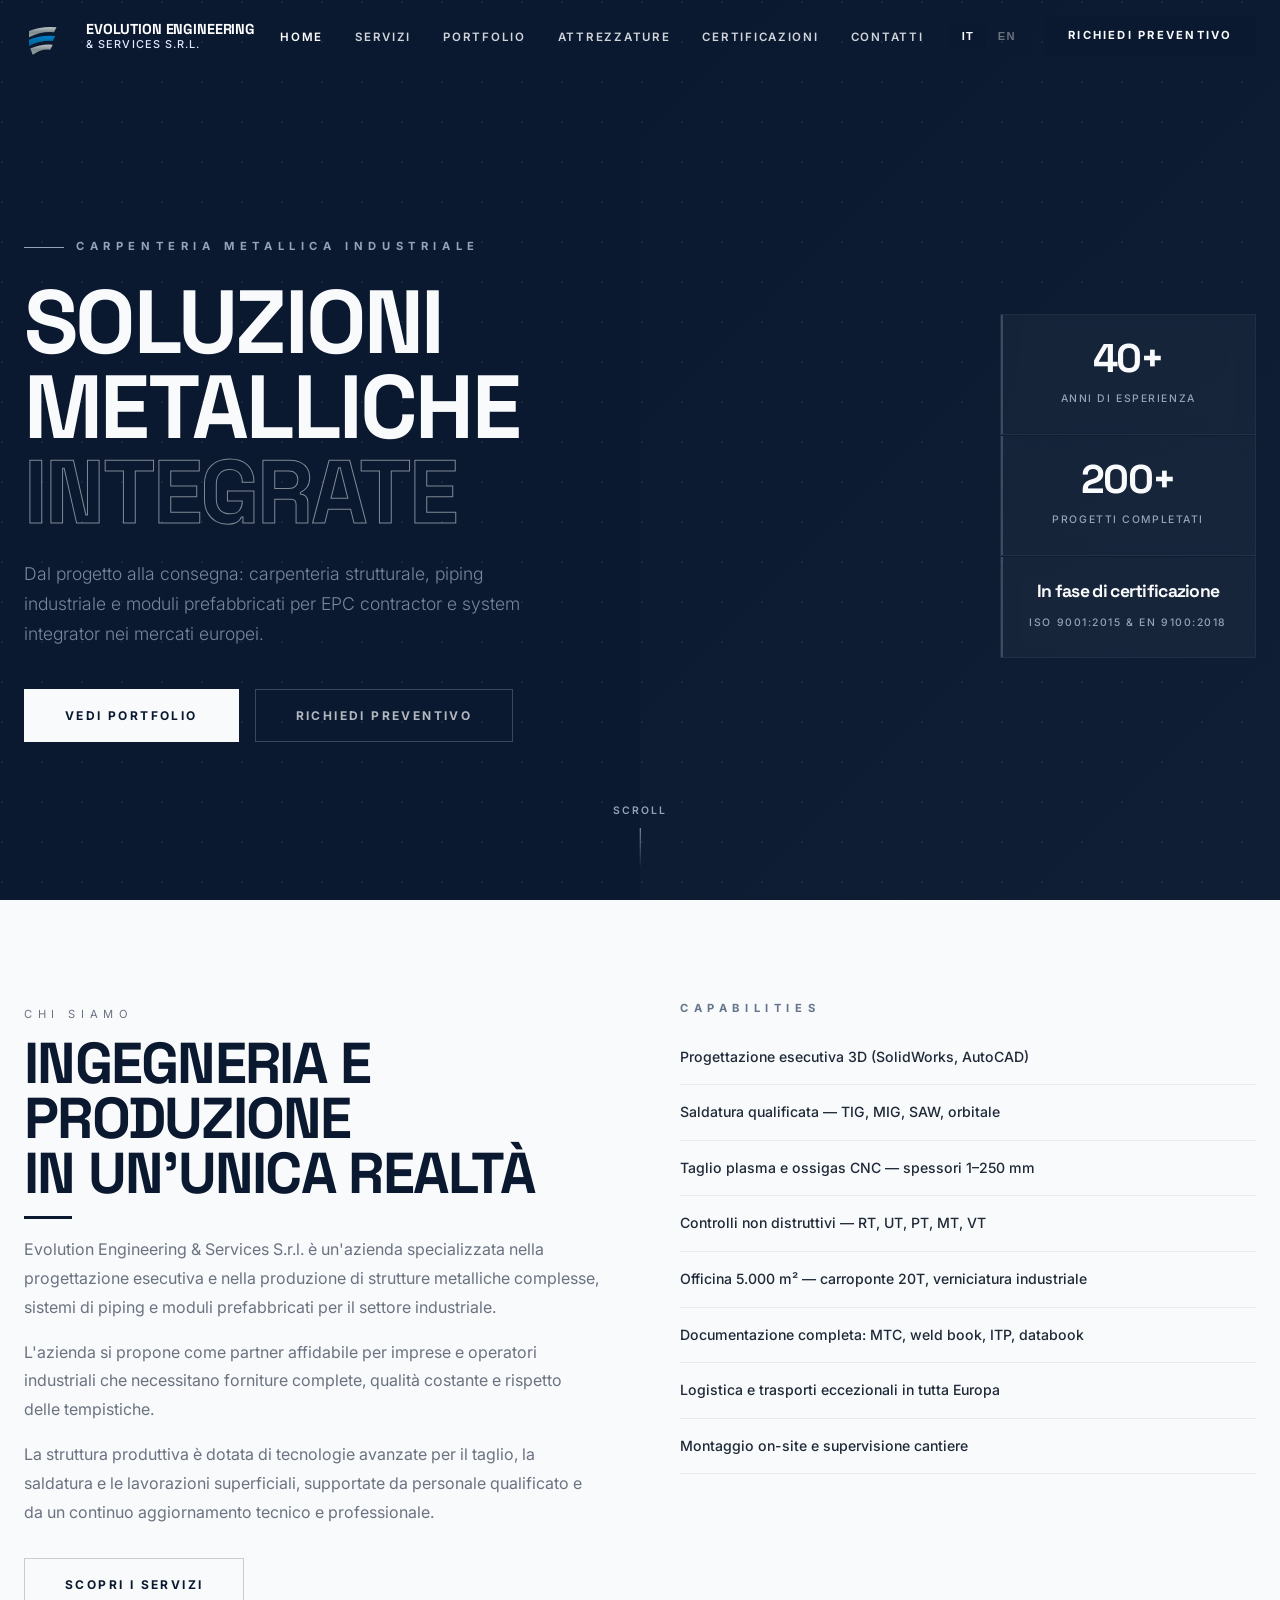
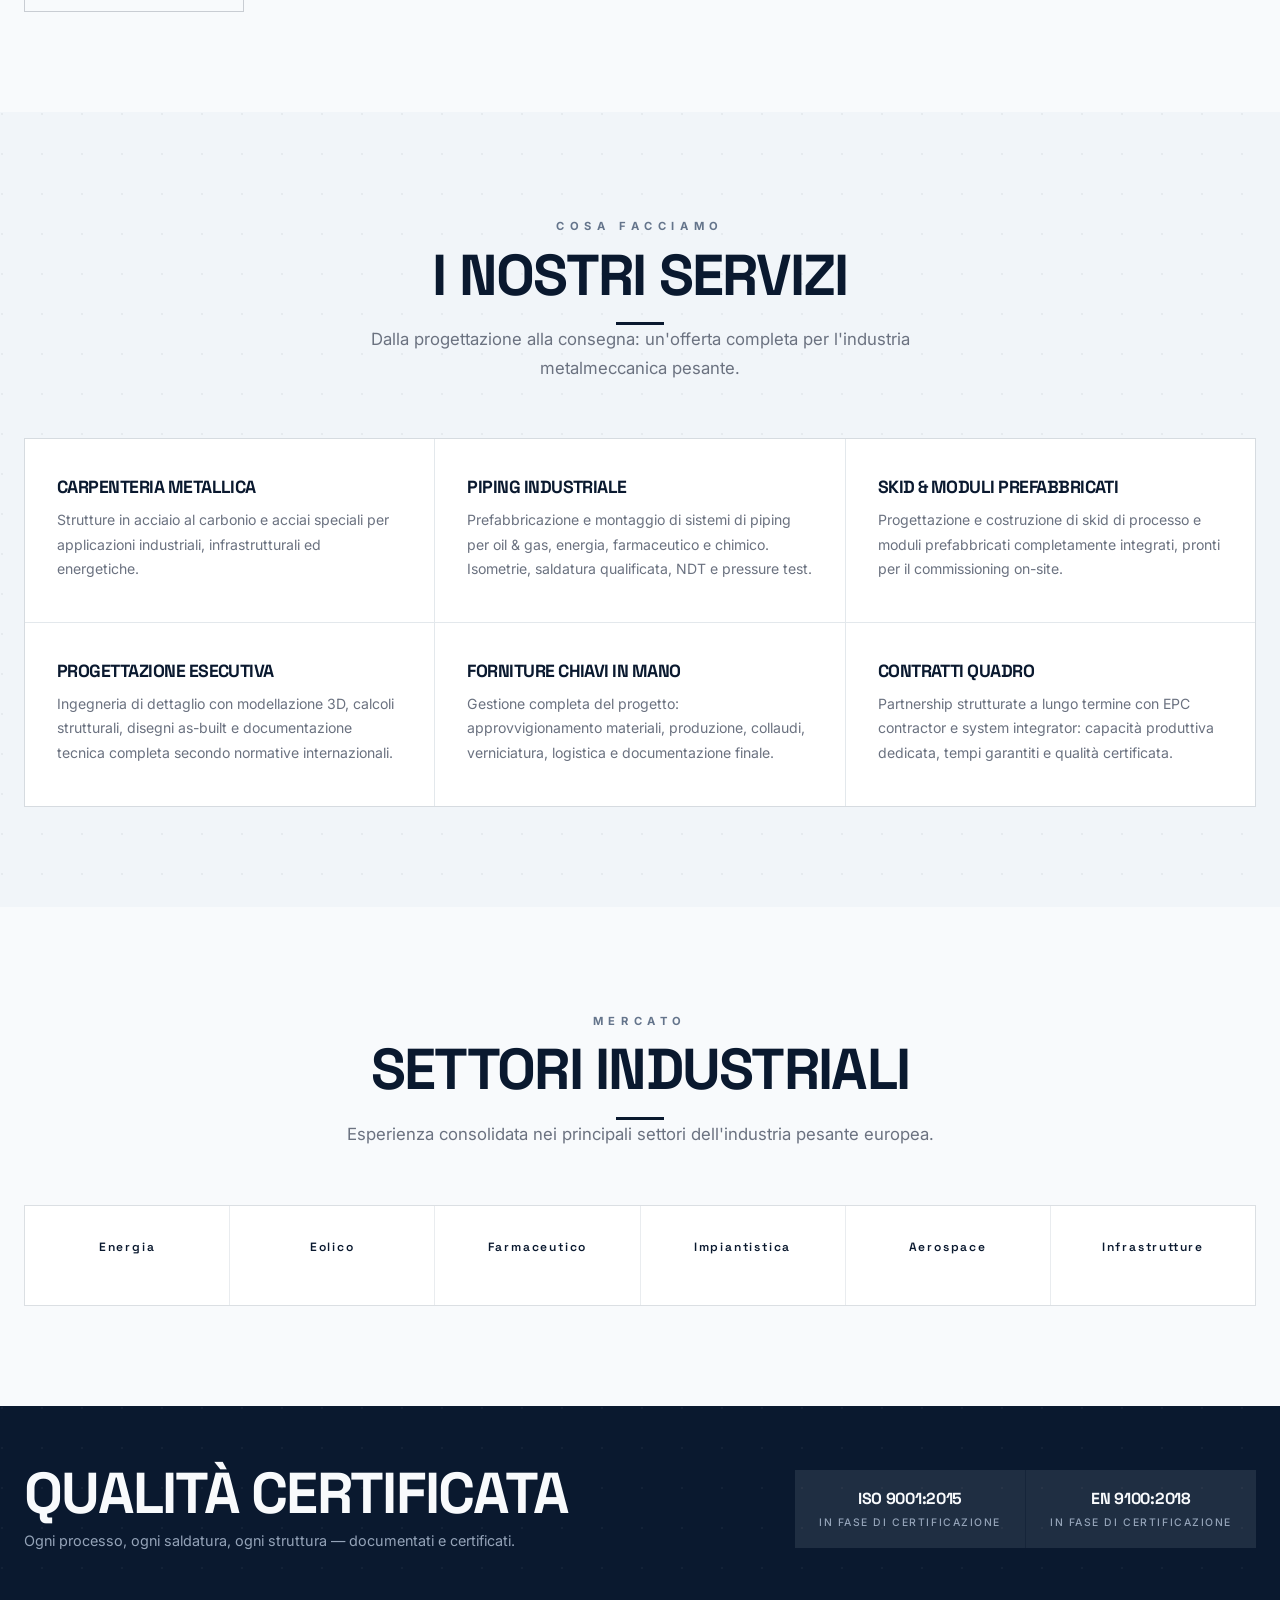
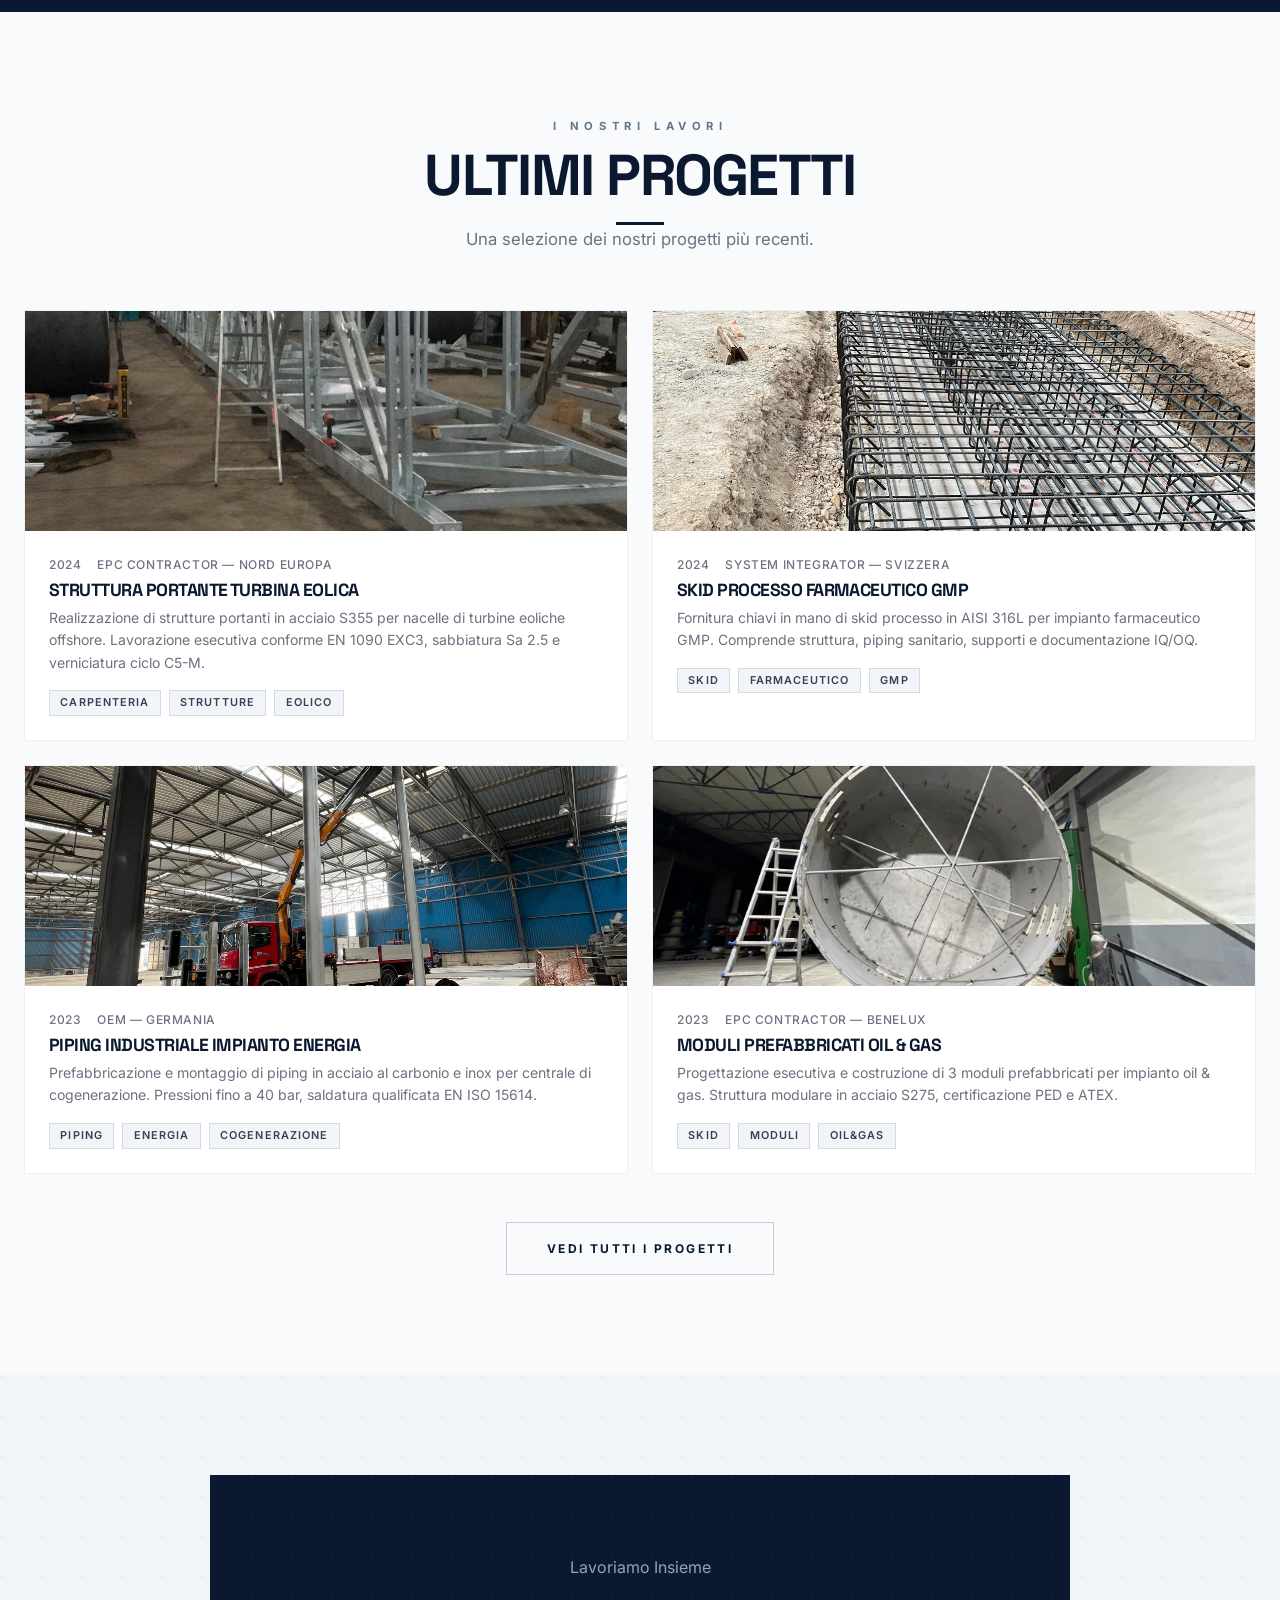
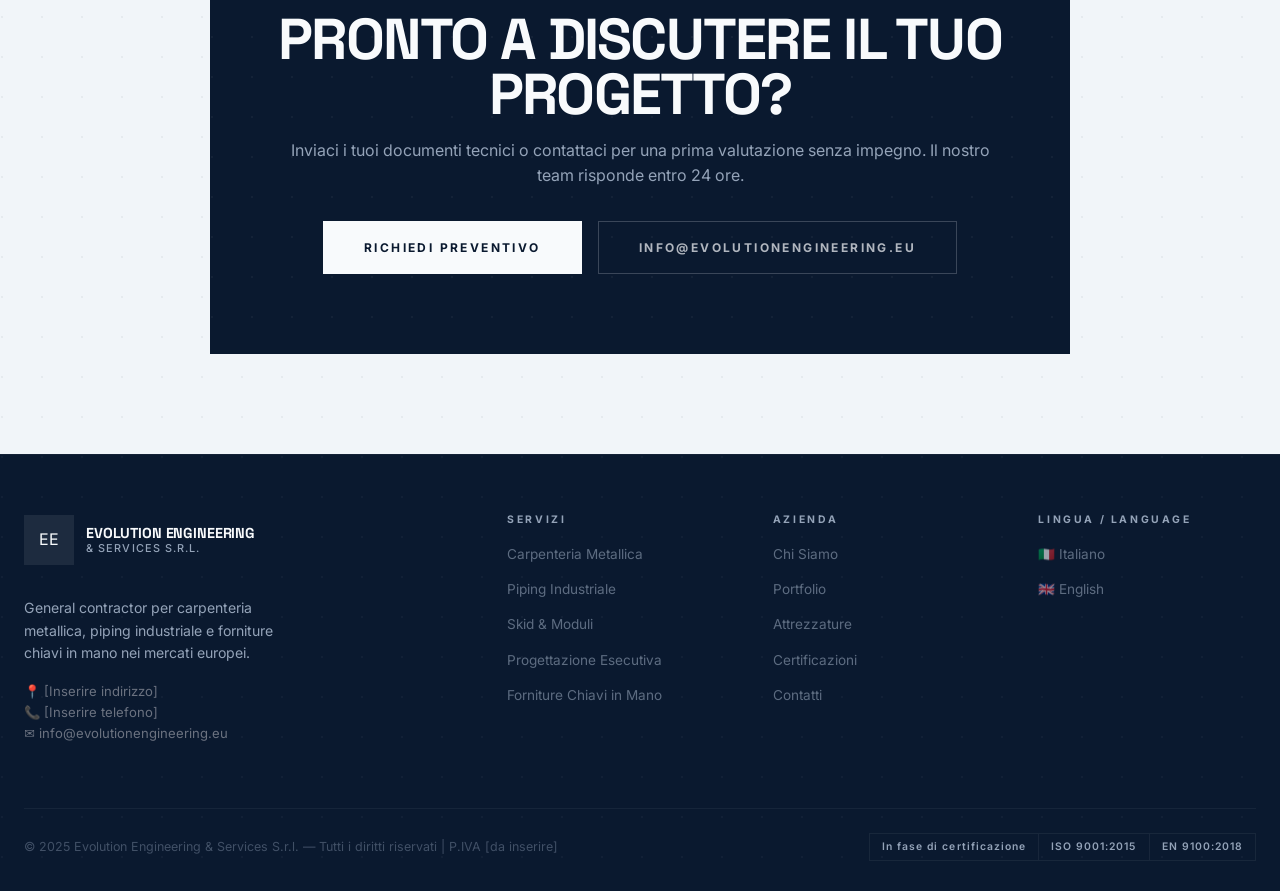
==== index.html @ 0a2f233b "Initial commit: Complete Evolution Engineering website This commit includes: - Complete website stru" ====
<!DOCTYPE html>
<html lang="it">
<head>
  <meta charset="UTF-8">
  <meta name="viewport" content="width=device-width, initial-scale=1.0">

  <!-- SEO -->
  <title>Evolution Engineering & Services S.r.l. | Carpenteria Metallica & Piping Industriale</title>
  <meta name="description" content="Evolution Engineering & Services S.r.l. — Soluzioni metalliche integrate: carpenteria strutturale, piping industriale, skid e moduli prefabbricati. In fase di certificazione ISO 9001:2015 e EN 9100:2018.">
  <meta name="keywords" content="carpenteria metallica, piping industriale, skid prefabbricati, carpenteria strutturale, moduli process, saldatura, ISO 9001, EN 9100">
  <meta name="author" content="Evolution Engineering & Services S.r.l.">
  <link rel="canonical" href="https://www.evolutionengineering.eu/">

  <!-- Open Graph -->
  <meta property="og:type"        content="website">
  <meta property="og:url"         content="https://www.evolutionengineering.eu/">
  <meta property="og:title"       content="Evolution Engineering & Services | Soluzioni Metalliche Integrate">
  <meta property="og:description" content="Carpenteria metallica, piping industriale e skid prefabbricati per EPC contractor e system integrator europei.">
  <meta property="og:image"       content="https://www.evolutionengineering.eu/images/og-image.jpg">

  <!-- Alternate language -->
  <link rel="alternate" hreflang="it" href="https://www.evolutionengineering.eu/">
  <link rel="alternate" hreflang="en" href="https://www.evolutionengineering.eu/en/">

  <!-- Favicon placeholder -->
  <link rel="icon" type="image/svg+xml" href="data:image/svg+xml,<svg xmlns='http://www.w3.org/2000/svg' viewBox='0 0 32 32'><rect width='32' height='32' rx='4' fill='%23c8a84b'/><text x='50%25' y='55%25' dominant-baseline='middle' text-anchor='middle' font-family='Arial Black' font-size='18' font-weight='900' fill='%230a0d10'>EE</text></svg>">

  <!-- Stylesheet -->
  <link rel="stylesheet" href="css/style.css">
</head>
<body>

<!-- ============ NAVIGAZIONE ============ -->
<nav class="nav" role="navigation" aria-label="Navigazione principale">
  <div class="nav__inner">

    <!-- Logo -->
    <a href="index.html" class="nav__logo" aria-label="Evolution Engineering - Homepage">
      <svg class="nav__logo-mark" width="50" height="50" viewBox="0 0 200 150" xmlns="http://www.w3.org/2000/svg">
        <defs>
          <linearGradient id="metalGrad-nav-idx" x1="0%" y1="0%" x2="0%" y2="100%">
            <stop offset="0%" style="stop-color:#bdc3c7;stop-opacity:1" />
            <stop offset="50%" style="stop-color:#7f8c8d;stop-opacity:1" />
            <stop offset="100%" style="stop-color:#95a5a6;stop-opacity:1" />
          </linearGradient>
          <linearGradient id="blueGrad-nav-idx" x1="0%" y1="0%" x2="0%" y2="100%">
            <stop offset="0%" style="stop-color:#0081c9;stop-opacity:1" />
            <stop offset="100%" style="stop-color:#005a8e;stop-opacity:1" />
          </linearGradient>
        </defs>
        <g transform="translate(20, 35)">
          <path d="M0 20 Q 50 0, 110 5 L 100 25 Q 50 20, 0 45 Z" fill="url(#metalGrad-nav-idx)" />
          <path d="M0 55 Q 50 35, 105 40 L 95 60 Q 50 55, 0 80 Z" fill="url(#blueGrad-nav-idx)" />
          <path d="M5 90 Q 55 70, 95 75 L 85 95 Q 50 90, 15 115 Z" fill="url(#metalGrad-nav-idx)" />
        </g>
      </svg>
      <div class="nav__logo-text">
        <strong>Evolution Engineering</strong>
        <span>&amp; Services S.r.l.</span>
      </div>
    </a>

    <!-- Link desktop -->
    <ul class="nav__links" role="list">
      <li><a href="index.html" class="active">Home</a></li>
      <li><a href="pages/servizi.html">Servizi</a></li>
      <li><a href="pages/portfolio.html">Portfolio</a></li>
      <li><a href="pages/attrezzature.html">Attrezzature</a></li>
      <li><a href="pages/certificazioni.html">Certificazioni</a></li>
      <li><a href="pages/contatti.html">Contatti</a></li>
    </ul>

    <!-- Destra: lang toggle + CTA -->
    <div class="nav__right">
      <div class="nav__lang" role="group" aria-label="Seleziona lingua">
        <button class="lang-btn active" data-lang="it" aria-label="Italiano">IT</button>
        <button class="lang-btn" data-lang="en" aria-label="English">EN</button>
      </div>
      <a href="pages/contatti.html" class="btn btn--primary btn--sm">Richiedi Preventivo</a>
    </div>

    <!-- Hamburger mobile -->
    <button class="nav__hamburger" aria-label="Apri menu" aria-expanded="false">
      <span></span><span></span><span></span>
    </button>
  </div>

  <!-- Menu mobile -->
  <div class="nav__mobile" role="menu">
    <a href="index.html">Home</a>
    <a href="pages/servizi.html">Servizi</a>
    <a href="pages/portfolio.html">Portfolio</a>
    <a href="pages/attrezzature.html">Attrezzature</a>
    <a href="pages/certificazioni.html">Certificazioni</a>
    <a href="pages/contatti.html">Contatti</a>
    <a href="pages/contatti.html" class="btn btn--primary" style="text-align:center;margin-top:0.5rem">Richiedi Preventivo</a>
  </div>
</nav>

<!-- ============ HERO ============ -->
<section class="hero" id="hero" aria-labelledby="hero-title">
  <div class="hero__inner">
    <div class="hero__content">
      <p class="hero__label">Carpenteria Metallica Industriale</p>
      <h1 class="hero__title" id="hero-title">
        Soluzioni Metalliche <em>Integrate</em>
      </h1>
      <p class="hero__subtitle">
        Dal progetto alla consegna: carpenteria strutturale, piping industriale e moduli prefabbricati per EPC contractor e system integrator nei mercati europei.
      </p>
      <div class="hero__cta">
        <a href="pages/portfolio.html" class="btn btn--primary">Vedi Portfolio</a>
        <a href="pages/contatti.html" class="btn btn--outline">Richiedi Preventivo</a>
      </div>
    </div>

    <!-- Stats laterali -->
    <div class="hero__stats">
      <div class="stat-card">
        <span class="stat-card__num">40+</span>
        <span class="stat-card__label">Anni di esperienza</span>
      </div>
      <div class="stat-card">
        <span class="stat-card__num">200+</span>
        <span class="stat-card__label">Progetti completati</span>
      </div>
      <div class="stat-card">
        <span class="stat-card__num" style="font-size:1.1rem;line-height:1.2">In fase di certificazione</span>
        <span class="stat-card__label">ISO 9001:2015 &amp; EN 9100:2018</span>
      </div>
    </div>
  </div>

  <div class="hero__scroll" aria-hidden="true">Scroll</div>
</section>

<!-- ============ CHI SIAMO ============ -->
<section class="section" id="about" aria-labelledby="about-title">
  <div class="container">
    <div class="about__grid">

      <div class="about__text reveal-left">
        <p class="section__label">Chi Siamo</p>
        <h2 id="about-title">Ingegneria e Produzione <br>in un'unica Realtà</h2>
        <span class="gold-line" style="margin:1rem 0"></span>
        <p>
          Evolution Engineering & Services S.r.l. è un'azienda specializzata nella progettazione esecutiva e nella produzione di strutture metalliche complesse, sistemi di piping e moduli prefabbricati per il settore industriale.
        </p>
        <p>
          L'azienda si propone come partner affidabile per imprese e operatori industriali che necessitano forniture complete, qualità costante e rispetto delle tempistiche.
        </p>
        <p>
          La struttura produttiva è dotata di tecnologie avanzate per il taglio, la saldatura e le lavorazioni superficiali, supportate da personale qualificato e da un continuo aggiornamento tecnico e professionale.
        </p>
        <a href="pages/servizi.html" class="btn btn--outline" style="margin-top:1rem">Scopri i Servizi</a>
      </div>

      <div class="about__capabilities reveal-right">
        <p class="section__label">Capabilities</p>
        <div class="capability-item">
          <span class="capability-item__text">Progettazione esecutiva 3D (SolidWorks, AutoCAD)</span>
        </div>
        <div class="capability-item">
          <span class="capability-item__text">Saldatura qualificata — TIG, MIG, SAW, orbitale</span>
        </div>
        <div class="capability-item">
          <span class="capability-item__text">Taglio plasma e ossigas CNC — spessori 1–250 mm</span>
        </div>
        <div class="capability-item">
          <span class="capability-item__text">Controlli non distruttivi — RT, UT, PT, MT, VT</span>
        </div>
        <div class="capability-item">
          <span class="capability-item__text">Officina 5.000 m² — carroponte 20T, verniciatura industriale</span>
        </div>
        <div class="capability-item">
          <span class="capability-item__text">Documentazione completa: MTC, weld book, ITP, databook</span>
        </div>
        <div class="capability-item">
          <span class="capability-item__text">Logistica e trasporti eccezionali in tutta Europa</span>
        </div>
        <div class="capability-item">
          <span class="capability-item__text">Montaggio on-site e supervisione cantiere</span>
        </div>
      </div>

    </div>
  </div>
</section>

<!-- ============ SERVIZI ============ -->
<section class="section section--alt" id="services" aria-labelledby="services-title">
  <div class="container">
    <div class="section__header reveal">
      <p class="section__label">Cosa Facciamo</p>
      <h2 class="section__title" id="services-title">I Nostri Servizi</h2>
      <span class="gold-line"></span>
      <p class="section__desc">Dalla progettazione alla consegna: un'offerta completa per l'industria metalmeccanica pesante.</p>
    </div>

    <div class="services__grid">

      <article class="service-card reveal delay-1">
        <h3 class="service-card__title">Carpenteria Metallica</h3>
        <p class="service-card__desc">
          Strutture in acciaio al carbonio e acciai speciali per applicazioni industriali, infrastrutturali ed energetiche.
        </p>
      </article>

      <article class="service-card reveal delay-2">
        <h3 class="service-card__title">Piping Industriale</h3>
        <p class="service-card__desc">
          Prefabbricazione e montaggio di sistemi di piping per oil & gas, energia, farmaceutico e chimico. Isometrie, saldatura qualificata, NDT e pressure test.
        </p>
      </article>

      <article class="service-card reveal delay-3">
        <h3 class="service-card__title">Skid & Moduli Prefabbricati</h3>
        <p class="service-card__desc">
          Progettazione e costruzione di skid di processo e moduli prefabbricati completamente integrati, pronti per il commissioning on-site.
        </p>
      </article>

      <article class="service-card reveal delay-1">
        <h3 class="service-card__title">Progettazione Esecutiva</h3>
        <p class="service-card__desc">
          Ingegneria di dettaglio con modellazione 3D, calcoli strutturali, disegni as-built e documentazione tecnica completa secondo normative internazionali.
        </p>
      </article>

      <article class="service-card reveal delay-2">
        <h3 class="service-card__title">Forniture Chiavi in Mano</h3>
        <p class="service-card__desc">
          Gestione completa del progetto: approvvigionamento materiali, produzione, collaudi, verniciatura, logistica e documentazione finale.
        </p>
      </article>

      <article class="service-card reveal delay-3">
        <h3 class="service-card__title">Contratti Quadro</h3>
        <p class="service-card__desc">
          Partnership strutturate a lungo termine con EPC contractor e system integrator: capacità produttiva dedicata, tempi garantiti e qualità certificata.
        </p>
      </article>

    </div>
  </div>
</section>

<!-- ============ SETTORI ============ -->
<section class="section" id="sectors" aria-labelledby="sectors-title">
  <div class="container">
    <div class="section__header reveal">
      <p class="section__label">Mercato</p>
      <h2 class="section__title" id="sectors-title">Settori Industriali</h2>
      <span class="gold-line"></span>
      <p class="section__desc">Esperienza consolidata nei principali settori dell'industria pesante europea.</p>
    </div>

    <div class="sectors__grid">
      <div class="sector-card reveal delay-1">
        <p class="sector-card__name">Energia</p>
      </div>
      <div class="sector-card reveal delay-2">
        <p class="sector-card__name">Eolico</p>
      </div>
      <div class="sector-card reveal delay-3">
        <p class="sector-card__name">Farmaceutico</p>
      </div>
      <div class="sector-card reveal delay-1">
        <p class="sector-card__name">Impiantistica</p>
      </div>
      <div class="sector-card reveal delay-2">
        <p class="sector-card__name">Aerospace</p>
      </div>
      <div class="sector-card reveal delay-3">
        <p class="sector-card__name">Infrastrutture</p>
      </div>
    </div>
  </div>
</section>

<!-- ============ CERTIFICAZIONI ============ -->
<section class="certs" id="certifications" aria-labelledby="certs-title">
  <div class="container">
    <div class="certs__inner">
      <div class="certs__left reveal-left">
        <h2 id="certs-title">Qualità Certificata</h2>
        <p>Ogni processo, ogni saldatura, ogni struttura — documentati e certificati.</p>
      </div>
      <div class="certs__badges reveal-right">
        <div class="cert-badge">
          <div class="cert-badge__code">ISO 9001:2015</div>
          <div class="cert-badge__label">In fase di certificazione</div>
        </div>
        <div class="cert-badge">
          <div class="cert-badge__code">EN 9100:2018</div>
          <div class="cert-badge__label">In fase di certificazione</div>
        </div>
      </div>
    </div>
  </div>
</section>

<!-- ============ PORTFOLIO PREVIEW ============ -->
<section class="section" id="portfolio" aria-labelledby="portfolio-title">
  <div class="container">
    <div class="section__header reveal">
      <p class="section__label">I Nostri Lavori</p>
      <h2 class="section__title" id="portfolio-title">Ultimi Progetti</h2>
      <span class="gold-line"></span>
      <p class="section__desc">Una selezione dei nostri progetti più recenti.</p>
    </div>

    <!-- Renderizzato da main.js via data/projects.json -->
    <div class="portfolio-preview__grid" id="portfolio-preview-grid">
      <!-- Placeholder mentre JS carica -->
      <div class="project-card">
        <div class="img-placeholder" style="height:220px">
          <span>Caricamento progetti...</span>
        </div>
        <div class="project-card__body">
          <p style="color:var(--text-muted);font-size:0.85rem">I progetti vengono caricati da data/projects.json</p>
        </div>
      </div>
    </div>

    <div class="portfolio-preview__cta reveal">
      <a href="pages/portfolio.html" class="btn btn--outline">Vedi Tutti i Progetti</a>
    </div>
  </div>
</section>

<!-- ============ CTA CONTATTI ============ -->
<section class="section section--alt" id="contact-cta" aria-labelledby="cta-title">
  <div class="container">
    <div class="cta-banner reveal">
      <p class="section__label">Lavoriamo Insieme</p>
      <h2 id="cta-title">Pronto a Discutere il Tuo Progetto?</h2>
      <p>
        Inviaci i tuoi documenti tecnici o contattaci per una prima valutazione senza impegno. Il nostro team risponde entro 24 ore.
      </p>
      <div class="cta-banner__btns">
        <a href="pages/contatti.html" class="btn btn--primary">Richiedi Preventivo</a>
        <a href="mailto:info@evolutionengineering.eu" class="btn btn--outline">info@evolutionengineering.eu</a>
      </div>
    </div>
  </div>
</section>

<!-- ============ FOOTER ============ -->
<footer class="footer" role="contentinfo">
  <div class="container">
    <div class="footer__grid">

      <!-- Brand -->
      <div class="footer__brand">
        <a href="index.html" class="nav__logo" style="margin-bottom:1rem;display:inline-flex">
          <div class="nav__logo-mark">EE</div>
          <div class="nav__logo-text">
            <strong>Evolution Engineering</strong>
            <span>&amp; Services S.r.l.</span>
          </div>
        </a>
        <p>General contractor per carpenteria metallica, piping industriale e forniture chiavi in mano nei mercati europei.</p>
        <p style="font-size:0.82rem;color:var(--text-muted)">
          📍 [Inserire indirizzo]<br>
          📞 [Inserire telefono]<br>
          ✉ info@evolutionengineering.eu
        </p>
      </div>

      <!-- Servizi -->
      <div class="footer__col">
        <h4>Servizi</h4>
        <ul>
          <li><a href="pages/servizi.html">Carpenteria Metallica</a></li>
          <li><a href="pages/servizi.html">Piping Industriale</a></li>
          <li><a href="pages/servizi.html">Skid & Moduli</a></li>
          <li><a href="pages/servizi.html">Progettazione Esecutiva</a></li>
          <li><a href="pages/servizi.html">Forniture Chiavi in Mano</a></li>
        </ul>
      </div>

      <!-- Azienda -->
      <div class="footer__col">
        <h4>Azienda</h4>
        <ul>
          <li><a href="index.html#about">Chi Siamo</a></li>
          <li><a href="pages/portfolio.html">Portfolio</a></li>
          <li><a href="pages/attrezzature.html">Attrezzature</a></li>
          <li><a href="pages/certificazioni.html">Certificazioni</a></li>
          <li><a href="pages/contatti.html">Contatti</a></li>
        </ul>
      </div>

      <!-- Lingua -->
      <div class="footer__col">
        <h4>Lingua / Language</h4>
        <ul>
          <li><a href="index.html">🇮🇹 Italiano</a></li>
          <li><a href="en/index.html">🇬🇧 English</a></li>
        </ul>
      </div>

    </div>

    <!-- Bottom bar -->
    <div class="footer__bottom">
      <p>© 2025 Evolution Engineering & Services S.r.l. — Tutti i diritti riservati | P.IVA [da inserire]</p>
      <div class="footer__certifications">
        <span>In fase di certificazione</span>
        <span>ISO 9001:2015</span>
        <span>EN 9100:2018</span>
      </div>
    </div>
  </div>
</footer>

<!-- Lightbox -->
<div class="lightbox" id="lightbox" role="dialog" aria-modal="true" aria-label="Visualizzatore immagini">
  <button class="lightbox__close" onclick="closeLightbox()" aria-label="Chiudi"></button>
  <img class="lightbox__img" id="lightbox-img" src="" alt="Immagine progetto">
</div>

<script src="js/main.js"></script>
</body>
</html>
---- css/style.css ----
/* ============================================================
   Evolution Engineering & Services S.r.l. — Global Stylesheet
   Palette: #0a192f (navy) | #94a3b8 (accent) | #f8fafc (bg)
   Font: Space Grotesk (headings) | Inter (body)
   ============================================================ */

/* ---------- Google Fonts Import ---------- */
@import url('https://fonts.googleapis.com/css2?family=Inter:wght@300;400;500;600;700;800&family=Space+Grotesk:wght@300;400;500;600;700&display=swap');

/* ---------- CSS Custom Properties ---------- */
:root {
  --bg-primary:    #f8fafc;
  --bg-secondary:  #f1f5f9;
  --bg-card:       #ffffff;
  --navy:          #0a192f;
  --navy-mid:      #1f2937;
  --navy-light:    #374151;
  --accent:        #94a3b8;
  --accent-dark:   #64748b;
  --text-primary:  #1f2937;
  --text-muted:    #6b7280;
  --text-light:    #f8fafc;
  --border:        rgba(10, 25, 47, 0.12);
  --border-subtle: rgba(10, 25, 47, 0.06);
  --shadow:        0 4px 32px rgba(10,25,47,0.08);
  --shadow-md:     0 8px 48px rgba(10,25,47,0.12);
  --radius:        0px;
  --radius-lg:     0px;
  --transition:    0.3s ease;
  --nav-h:         72px;
  --font-heading:  'Space Grotesk', ui-sans-serif, system-ui, sans-serif;
  --font-body:     'Inter', ui-sans-serif, system-ui, sans-serif;
}

/* ---------- Reset & Base ---------- */
*, *::before, *::after { box-sizing: border-box; margin: 0; padding: 0; }

html {
  scroll-behavior: smooth;
  font-size: 16px;
  -webkit-tap-highlight-color: transparent;
}

body {
  background-color: var(--bg-primary);
  color: var(--text-primary);
  font-family: var(--font-body);
  font-weight: 400;
  line-height: 1.6;
  overflow-x: hidden;
  -webkit-font-smoothing: antialiased;
}

img { max-width: 100%; height: auto; display: block; }
a  { color: var(--navy); text-decoration: none; transition: color var(--transition); }
a:hover { color: var(--accent-dark); }

ul { list-style: none; }

/* ---------- Scrollbar ---------- */
::-webkit-scrollbar { width: 6px; }
::-webkit-scrollbar-track { background: var(--bg-secondary); }
::-webkit-scrollbar-thumb { background: var(--navy); border-radius: 999px; }
::-webkit-scrollbar-thumb:hover { background: var(--navy-mid); }

/* ---------- Typography ---------- */
h1, h2, h3, h4, h5 {
  font-family: var(--font-heading);
  letter-spacing: -0.03em;
  line-height: 0.95;
  color: var(--navy);
  font-weight: 700;
  text-transform: uppercase;
}

h1 { font-size: clamp(3rem, 7vw, 6.5rem); }
h2 { font-size: clamp(2.2rem, 4.5vw, 4rem); }
h3 { font-size: clamp(1.3rem, 2.5vw, 1.75rem); }
h4 { font-size: 1.2rem; }

p { margin-bottom: 1rem; }

/* ---------- Layout Utilities ---------- */
.container {
  width: 100%;
  max-width: 1280px;
  margin: 0 auto;
  padding: 0 1.5rem;
}

.section {
  padding: 100px 0;
}

.section--alt {
  background-color: var(--bg-secondary);
}

/* Industrial dot grid overlay for sections */
.section--alt {
  background-color: var(--bg-secondary);
  background-image: radial-gradient(circle at 2px 2px, rgba(10,25,47,0.05) 1px, transparent 0);
  background-size: 40px 40px;
}

.section__header {
  text-align: center;
  margin-bottom: 3.5rem;
}

.section__label {
  display: inline-block;
  font-family: var(--font-body);
  font-size: 0.7rem;
  font-weight: 700;
  letter-spacing: 0.5em;
  text-transform: uppercase;
  color: var(--accent-dark);
  margin-bottom: 0.75rem;
}

.section__title {
  margin-bottom: 1rem;
}

.section__desc {
  max-width: 640px;
  margin: 0 auto;
  color: var(--text-muted);
  font-size: 1.05rem;
  font-weight: 400;
  line-height: 1.7;
  text-transform: none;
  letter-spacing: normal;
}

/* Accent underline */
.gold-line {
  display: block;
  width: 48px;
  height: 3px;
  background: var(--navy);
  margin: 1.25rem auto 0;
}

/* ---------- Buttons ---------- */
.btn {
  display: inline-flex;
  align-items: center;
  justify-content: center;
  gap: 0.5rem;
  padding: 1rem 2.5rem;
  font-family: var(--font-body);
  font-weight: 700;
  font-size: 0.75rem;
  letter-spacing: 0.2em;
  text-transform: uppercase;
  cursor: pointer;
  border: 1px solid transparent;
  transition: all 0.5s ease;
  text-decoration: none;
  position: relative;
  overflow: hidden;
}

.btn--primary {
  background: var(--navy);
  color: var(--text-light);
  border-color: var(--navy);
}
.btn--primary:hover {
  background: var(--navy-mid);
  border-color: var(--navy-mid);
  color: var(--text-light);
  transform: translateY(-1px);
  box-shadow: var(--shadow-md);
}

.btn--outline {
  background: transparent;
  color: var(--navy);
  border-color: rgba(10,25,47,0.2);
}
.btn--outline:hover {
  background: var(--navy);
  color: var(--text-light);
  border-color: var(--navy);
  transform: translateY(-1px);
}

.btn--sm {
  padding: 0.6rem 1.4rem;
  font-size: 0.7rem;
}

/* ---------- Navigation ---------- */
.nav {
  position: fixed;
  top: 0;
  left: 0;
  width: 100%;
  height: var(--nav-h);
  z-index: 1000;
  transition: background var(--transition), box-shadow var(--transition);
  background: rgba(248,250,252,0);
}

.nav.scrolled {
  background: rgba(248,250,252,0.97);
  box-shadow: 0 1px 0 var(--border);
  backdrop-filter: blur(16px);
}

/* Testo navbar quando scrollata */
.nav.scrolled .nav__logo-text strong {
  color: #1a1f2e;
}

.nav.scrolled .nav__logo-text span {
  color: #4a5568;
}

.nav.scrolled .nav__links a {
  color: #4a5568;
}

.nav.scrolled .nav__links a:hover,
.nav.scrolled .nav__links a.active {
  color: #0a192f;
}

.nav__inner {
  display: flex;
  align-items: center;
  justify-content: space-between;
  height: 100%;
  max-width: 1280px;
  margin: 0 auto;
  padding: 0 1.5rem;
}

/* Logo */
.nav__logo {
  display: flex;
  align-items: center;
  gap: 0.75rem;
  text-decoration: none;
}

.nav__logo-mark {
  width: 50px;
  height: 50px;
  display: flex;
  align-items: center;
  justify-content: center;
  flex-shrink: 0;
}

.nav__logo-text {
  display: flex;
  flex-direction: column;
  line-height: 1.2;
}

.nav__logo-text strong {
  font-family: var(--font-heading);
  font-size: 0.9rem;
  letter-spacing: -0.01em;
  color: #ffffff;
  text-transform: uppercase;
  font-weight: 700;
}

.nav__logo-text span {
  font-size: 0.68rem;
  color: #e0e7ff;
  letter-spacing: 0.1em;
  text-transform: uppercase;
  font-weight: 500;
}

/* Nav links */
.nav__links {
  display: flex;
  align-items: center;
  gap: 0;
}

.nav__links a {
  padding: 0.5rem 1rem;
  font-size: 0.72rem;
  font-weight: 600;
  letter-spacing: 0.15em;
  color: #d1d5db;
  text-transform: uppercase;
  transition: color var(--transition);
}

.nav__links a:hover,
.nav__links a.active {
  color: #ffffff;
}

/* Lang toggle */
.nav__lang {
  display: flex;
  align-items: center;
  gap: 0;
  border: 1px solid var(--border);
  padding: 0;
  overflow: hidden;
}

.lang-btn {
  padding: 0.35rem 0.75rem;
  font-size: 0.7rem;
  font-weight: 700;
  letter-spacing: 0.1em;
  cursor: pointer;
  transition: all var(--transition);
  color: var(--text-muted);
  border: none;
  background: transparent;
  text-transform: uppercase;
}

.lang-btn.active {
  background: var(--navy);
  color: var(--text-light);
}

/* Nav right group */
.nav__right {
  display: flex;
  align-items: center;
  gap: 1rem;
}

/* Hamburger */
.nav__hamburger {
  display: none;
  flex-direction: column;
  gap: 5px;
  cursor: pointer;
  padding: 0.5rem;
  background: none;
  border: none;
}

.nav__hamburger span {
  display: block;
  width: 24px;
  height: 1.5px;
  background: var(--navy);
  transition: all var(--transition);
}

/* Mobile menu */
.nav__mobile {
  display: none;
  position: fixed;
  top: var(--nav-h);
  left: 0;
  width: 100%;
  background: rgba(248,250,252,0.98);
  padding: 1.5rem;
  border-top: 1px solid var(--border);
  flex-direction: column;
  gap: 0.25rem;
  backdrop-filter: blur(16px);
}

.nav__mobile.open { display: flex; }

.nav__mobile a {
  padding: 0.85rem 1rem;
  color: var(--text-muted);
  font-size: 0.78rem;
  font-weight: 600;
  letter-spacing: 0.15em;
  text-transform: uppercase;
  border-bottom: 1px solid var(--border-subtle);
}

.nav__mobile a:hover { color: var(--navy); }

/* ---------- Hero Section ---------- */
.hero {
  min-height: 100vh;
  display: flex;
  align-items: center;
  position: relative;
  overflow: hidden;
  padding-top: var(--nav-h);
  background-color: var(--navy);
}

/* Industrial grid pattern on hero */
.hero::before {
  content: '';
  position: absolute;
  inset: 0;
  background-image: radial-gradient(circle at 2px 2px, rgba(255,255,255,0.06) 1px, transparent 0);
  background-size: 40px 40px;
  z-index: 1;
}

/* Subtle light gradient */
.hero::after {
  content: '';
  position: absolute;
  top: 0;
  right: 0;
  width: 50%;
  height: 100%;
  background: linear-gradient(135deg, transparent 0%, rgba(148,163,184,0.04) 100%);
  z-index: 1;
  pointer-events: none;
}

.hero__inner {
  position: relative;
  z-index: 2;
  display: grid;
  grid-template-columns: 1fr auto;
  gap: 4rem;
  align-items: center;
  max-width: 1280px;
  margin: 0 auto;
  padding: 0 1.5rem;
  width: 100%;
}

.hero__label {
  display: inline-flex;
  align-items: center;
  gap: 0.75rem;
  font-size: 0.7rem;
  font-weight: 700;
  letter-spacing: 0.5em;
  text-transform: uppercase;
  color: var(--accent);
  margin-bottom: 1.5rem;
}

.hero__label::before {
  content: '';
  display: block;
  width: 40px;
  height: 1px;
  background: var(--accent);
}

.hero__title {
  margin-bottom: 1.5rem;
  max-width: 720px;
  color: var(--text-light);
}

.hero__title em {
  font-style: normal;
  -webkit-text-stroke: 1px rgba(248,250,252,0.5);
  color: transparent;
}

.hero__subtitle {
  font-size: 1.1rem;
  color: rgba(148,163,184,0.8);
  max-width: 520px;
  margin-bottom: 2.5rem;
  line-height: 1.7;
  font-weight: 300;
}

.hero__cta {
  display: flex;
  gap: 1rem;
  flex-wrap: wrap;
}

/* Hero buttons override for dark bg */
.hero .btn--primary {
  background: var(--text-light);
  color: var(--navy);
  border-color: var(--text-light);
}
.hero .btn--primary:hover {
  background: var(--accent);
  border-color: var(--accent);
  color: var(--navy);
}
.hero .btn--outline {
  color: rgba(248,250,252,0.7);
  border-color: rgba(248,250,252,0.2);
}
.hero .btn--outline:hover {
  background: rgba(248,250,252,0.1);
  color: var(--text-light);
  border-color: rgba(248,250,252,0.4);
}

/* Stats sidebar */
.hero__stats {
  display: flex;
  flex-direction: column;
  gap: 1px;
  min-width: 180px;
  border: 1px solid rgba(255,255,255,0.08);
}

.stat-card {
  background: rgba(255,255,255,0.04);
  border: none;
  border-bottom: 1px solid rgba(255,255,255,0.06);
  padding: 1.5rem 1.75rem;
  text-align: center;
  position: relative;
  backdrop-filter: blur(8px);
}

.stat-card:last-child { border-bottom: none; }

.stat-card::before {
  content: '';
  position: absolute;
  top: 0;
  left: 0;
  width: 2px;
  height: 100%;
  background: rgba(148,163,184,0.3);
}

.stat-card__num {
  font-family: var(--font-heading);
  font-size: 2.5rem;
  color: var(--text-light);
  display: block;
  line-height: 1;
  margin-bottom: 0.35rem;
  font-weight: 700;
  letter-spacing: -0.04em;
}

.stat-card__label {
  font-size: 0.65rem;
  letter-spacing: 0.15em;
  text-transform: uppercase;
  color: var(--accent);
  font-weight: 500;
}

/* Scroll indicator */
.hero__scroll {
  position: absolute;
  bottom: 2rem;
  left: 50%;
  transform: translateX(-50%);
  z-index: 2;
  display: flex;
  flex-direction: column;
  align-items: center;
  gap: 0.5rem;
  color: var(--accent);
  font-size: 0.65rem;
  letter-spacing: 0.2em;
  text-transform: uppercase;
  font-weight: 600;
  animation: bounce 2s infinite;
}

.hero__scroll::after {
  content: '';
  display: block;
  width: 1px;
  height: 40px;
  background: linear-gradient(to bottom, var(--accent), transparent);
}

@keyframes bounce {
  0%, 100% { transform: translateX(-50%) translateY(0); }
  50%       { transform: translateX(-50%) translateY(6px); }
}

/* ---------- Chi Siamo ---------- */
.about__grid {
  display: grid;
  grid-template-columns: 1fr 1fr;
  gap: 5rem;
  align-items: start;
}

.about__text p {
  color: var(--text-muted);
  font-weight: 400;
  line-height: 1.8;
}

.about__capabilities {
  display: grid;
  gap: 0;
}

.capability-item {
  display: flex;
  align-items: center;
  gap: 1rem;
  padding: 1rem 0;
  border-bottom: 1px solid var(--border-subtle);
  transition: padding-left var(--transition);
}

.capability-item:first-child { border-top: 1px solid var(--border-subtle); }
.capability-item:hover { padding-left: 0.5rem; }

.capability-item__icon {
  width: 32px;
  height: 32px;
  display: flex;
  align-items: center;
  justify-content: center;
  font-size: 1rem;
  flex-shrink: 0;
  color: var(--navy);
}

.capability-item__text {
  font-size: 0.88rem;
  font-weight: 500;
  color: var(--text-primary);
}

/* ---------- Servizi ---------- */
.services__grid {
  display: grid;
  grid-template-columns: repeat(3, 1fr);
  gap: 1px;
  background: var(--border-subtle);
  border: 1px solid var(--border-subtle);
}

.service-card {
  background: var(--bg-card);
  padding: 2.5rem 2rem;
  transition: all var(--transition);
  position: relative;
  overflow: hidden;
}

.service-card::after {
  content: '';
  position: absolute;
  bottom: 0;
  left: 0;
  width: 0;
  height: 2px;
  background: var(--navy);
  transition: width 0.5s ease;
}

.service-card:hover {
  background: var(--bg-secondary);
}

.service-card:hover::after { width: 100%; }

.service-card__icon {
  font-size: 1.75rem;
  margin-bottom: 1.5rem;
  filter: grayscale(1);
}

.service-card__title {
  margin-bottom: 0.75rem;
  font-size: 1.1rem;
  color: var(--navy);
}

.service-card__desc {
  font-size: 0.88rem;
  color: var(--text-muted);
  line-height: 1.75;
  margin: 0;
  text-transform: none;
  letter-spacing: normal;
  font-weight: 400;
}

/* ---------- Settori ---------- */
.sectors__grid {
  display: grid;
  grid-template-columns: repeat(6, 1fr);
  gap: 1px;
  background: var(--border-subtle);
  border: 1px solid var(--border-subtle);
}

.sector-card {
  background: var(--bg-card);
  padding: 2rem 1rem;
  text-align: center;
  transition: all var(--transition);
}

.sector-card:hover {
  background: var(--navy);
}

.sector-card:hover .sector-card__name,
.sector-card:hover .sector-card__icon {
  color: var(--text-light);
  filter: grayscale(0);
}

.sector-card__icon {
  font-size: 2rem;
  margin-bottom: 0.75rem;
  display: block;
  filter: grayscale(0.3);
  transition: filter var(--transition);
}

.sector-card__name {
  font-family: var(--font-heading);
  font-size: 0.75rem;
  letter-spacing: 0.15em;
  color: var(--navy);
  font-weight: 600;
  transition: color var(--transition);
}

/* ---------- Certificazioni Strip ---------- */
.certs {
  background: var(--navy);
  padding: 60px 0;
  position: relative;
  overflow: hidden;
}

.certs::before {
  content: '';
  position: absolute;
  inset: 0;
  background-image: radial-gradient(circle at 2px 2px, rgba(255,255,255,0.04) 1px, transparent 0);
  background-size: 40px 40px;
}

.certs__inner {
  display: flex;
  align-items: center;
  justify-content: space-between;
  flex-wrap: wrap;
  gap: 2rem;
  position: relative;
  z-index: 1;
}

.certs__left h2 {
  color: var(--text-light);
  margin-bottom: 0.5rem;
}

.certs__left p {
  color: var(--accent);
  margin: 0;
  font-size: 0.9rem;
  text-transform: none;
  letter-spacing: normal;
  font-weight: 400;
}

.certs__badges {
  display: flex;
  gap: 1px;
  flex-wrap: wrap;
  background: rgba(255,255,255,0.05);
}

.cert-badge {
  background: rgba(255,255,255,0.04);
  border: none;
  padding: 1rem 1.5rem;
  text-align: center;
  min-width: 130px;
  transition: background var(--transition);
}

.cert-badge:hover { background: rgba(255,255,255,0.1); }

.cert-badge__code {
  font-family: var(--font-heading);
  font-size: 1rem;
  color: var(--text-light);
  letter-spacing: -0.02em;
  font-weight: 700;
}

.cert-badge__label {
  font-size: 0.65rem;
  color: var(--accent);
  letter-spacing: 0.15em;
  text-transform: uppercase;
  margin-top: 0.25rem;
  font-weight: 500;
}

/* ---------- Mercati ---------- */
.markets__grid {
  display: grid;
  grid-template-columns: repeat(4, 1fr);
  gap: 1.5rem;
}

.market-card {
  background: var(--bg-card);
  border: 1px solid var(--border-subtle);
  padding: 2rem 1.5rem;
  text-align: center;
  transition: all var(--transition);
}

.market-card:hover {
  border-color: var(--navy);
  transform: translateY(-3px);
  box-shadow: var(--shadow);
}

.market-card__flag { font-size: 2.5rem; margin-bottom: 0.75rem; }
.market-card__name {
  font-family: var(--font-heading);
  font-size: 1rem;
  color: var(--navy);
  margin-bottom: 0.5rem;
  font-weight: 700;
}
.market-card__desc { font-size: 0.82rem; color: var(--text-muted); margin: 0; text-transform: none; letter-spacing: normal; font-weight: 400; }

/* ---------- Portfolio Preview ---------- */
.portfolio-preview__grid {
  display: grid;
  grid-template-columns: repeat(2, 1fr);
  gap: 1.5rem;
}

.project-card {
  background: var(--bg-card);
  border: 1px solid var(--border-subtle);
  overflow: hidden;
  transition: all var(--transition);
}

.project-card:hover {
  border-color: var(--navy);
  transform: translateY(-3px);
  box-shadow: var(--shadow);
}

.project-card__img {
  width: 100%;
  height: 220px;
  object-fit: cover;
  background: var(--bg-secondary);
  display: flex;
  align-items: center;
  justify-content: center;
  color: var(--text-muted);
  font-size: 0.85rem;
  letter-spacing: 0.08em;
}

.project-card__img.placeholder {
  background:
    radial-gradient(circle at 2px 2px, rgba(10,25,47,0.05) 1px, transparent 0);
  background-size: 40px 40px;
  display: flex;
  align-items: center;
  justify-content: center;
  height: 220px;
}

.project-card__body {
  padding: 1.5rem;
}

.project-card__meta {
  display: flex;
  gap: 1rem;
  font-size: 0.75rem;
  color: var(--text-muted);
  margin-bottom: 0.5rem;
  font-weight: 500;
  letter-spacing: 0.05em;
  text-transform: uppercase;
}

.project-card__meta span { display: flex; align-items: center; gap: 0.3rem; }

.project-card__title {
  font-size: 1.1rem;
  margin-bottom: 0.5rem;
  color: var(--navy);
}

.project-card__desc {
  font-size: 0.88rem;
  color: var(--text-muted);
  margin-bottom: 1rem;
  text-transform: none;
  letter-spacing: normal;
  font-weight: 400;
}

.project-card__tags {
  display: flex;
  gap: 0.5rem;
  flex-wrap: wrap;
}

.tag {
  background: var(--bg-secondary);
  color: var(--navy-light);
  border: 1px solid var(--border);
  padding: 0.2rem 0.65rem;
  font-size: 0.68rem;
  font-weight: 600;
  letter-spacing: 0.1em;
  text-transform: uppercase;
}

.portfolio-preview__cta {
  text-align: center;
  margin-top: 3rem;
}

/* ---------- Portfolio Full Page ---------- */
.portfolio__filters {
  display: flex;
  gap: 0;
  justify-content: center;
  flex-wrap: wrap;
  margin-bottom: 3rem;
  border: 1px solid var(--border);
}

.filter-btn {
  padding: 0.65rem 1.5rem;
  font-family: var(--font-body);
  font-size: 0.72rem;
  font-weight: 700;
  letter-spacing: 0.15em;
  text-transform: uppercase;
  cursor: pointer;
  border: none;
  border-right: 1px solid var(--border);
  background: transparent;
  color: var(--text-muted);
  transition: all var(--transition);
}

.filter-btn:last-child { border-right: none; }

.filter-btn:hover,
.filter-btn.active {
  background: var(--navy);
  color: var(--text-light);
}

.portfolio__grid {
  display: grid;
  grid-template-columns: repeat(3, 1fr);
  gap: 1.5rem;
}

/* ---------- Lightbox ---------- */
.lightbox {
  display: none;
  position: fixed;
  inset: 0;
  z-index: 9000;
  background: rgba(10,25,47,0.95);
  align-items: center;
  justify-content: center;
  padding: 2rem;
}

.lightbox.open { display: flex; }

.lightbox__img {
  max-width: 90vw;
  max-height: 85vh;
  object-fit: contain;
}

.lightbox__close {
  position: absolute;
  top: 1.5rem;
  right: 1.5rem;
  background: rgba(255,255,255,0.05);
  border: 1px solid rgba(255,255,255,0.1);
  color: var(--text-light);
  width: 44px;
  height: 44px;
  cursor: pointer;
  font-size: 1.2rem;
  display: flex;
  align-items: center;
  justify-content: center;
  transition: all var(--transition);
}

.lightbox__close:hover { background: rgba(255,255,255,0.15); }

/* ---------- Servizi Page ---------- */
.service-detail {
  display: grid;
  grid-template-columns: 1fr 1fr;
  gap: 4rem;
  align-items: start;
  margin-bottom: 5rem;
  padding-bottom: 5rem;
  border-bottom: 1px solid var(--border-subtle);
}

.service-detail:last-child { border-bottom: none; margin-bottom: 0; padding-bottom: 0; }

.service-detail__icon { font-size: 2.5rem; margin-bottom: 1rem; filter: grayscale(0.5); }
.service-detail__list { margin-top: 1rem; display: grid; gap: 0; }
.service-detail__list li {
  display: flex;
  align-items: center;
  gap: 0.75rem;
  font-size: 0.9rem;
  color: var(--text-muted);
  padding: 0.6rem 0;
  border-bottom: 1px solid var(--border-subtle);
  font-weight: 400;
}

.service-detail__list li::before {
  content: '→';
  color: var(--navy);
  flex-shrink: 0;
  font-weight: 700;
}

/* ---------- Attrezzature ---------- */
.equipment__grid {
  display: grid;
  grid-template-columns: repeat(3, 1fr);
  gap: 1.5rem;
}

.equip-card {
  background: var(--bg-card);
  border: 1px solid var(--border-subtle);
  overflow: hidden;
  transition: all var(--transition);
}

.equip-card:hover {
  border-color: var(--navy);
  transform: translateY(-3px);
  box-shadow: var(--shadow);
}

.equip-card__img {
  width: 100%;
  height: 180px;
  object-fit: cover;
}

.equip-card__img.placeholder {
  background-image: radial-gradient(circle at 2px 2px, rgba(10,25,47,0.06) 1px, transparent 0);
  background-size: 40px 40px;
  background-color: var(--bg-secondary);
  display: flex;
  align-items: center;
  justify-content: center;
  color: var(--text-muted);
  font-size: 0.8rem;
}

.equip-card__body { padding: 1.25rem; }
.equip-card__cat {
  font-size: 0.65rem;
  letter-spacing: 0.2em;
  text-transform: uppercase;
  color: var(--accent-dark);
  margin-bottom: 0.5rem;
  font-weight: 700;
}
.equip-card__name { font-size: 1rem; margin-bottom: 0.4rem; color: var(--navy); }
.equip-card__specs { font-size: 0.8rem; color: var(--accent-dark); margin-bottom: 0.5rem; font-weight: 500; text-transform: none; letter-spacing: normal; }
.equip-card__desc { font-size: 0.85rem; color: var(--text-muted); margin: 0; text-transform: none; letter-spacing: normal; font-weight: 400; }

/* ---------- Certificazioni ---------- */
.cert-cards {
  display: grid;
  grid-template-columns: repeat(2, 1fr);
  gap: 1px;
  background: var(--border-subtle);
  border: 1px solid var(--border-subtle);
}

.cert-card {
  background: var(--bg-card);
  padding: 2.5rem;
  transition: background var(--transition);
}

.cert-card:hover { background: var(--bg-secondary); }

.cert-card__badge {
  font-family: var(--font-heading);
  font-size: 1.75rem;
  color: var(--navy);
  letter-spacing: -0.03em;
  margin-bottom: 0.75rem;
  font-weight: 700;
}

.cert-card__name { font-size: 1rem; margin-bottom: 0.75rem; color: var(--navy); }
.cert-card__desc { font-size: 0.88rem; color: var(--text-muted); margin: 0; text-transform: none; letter-spacing: normal; font-weight: 400; }

/* ---------- Contatti ---------- */
.contact__grid {
  display: grid;
  grid-template-columns: 1fr 1.5fr;
  gap: 4rem;
}

.contact__info-item {
  display: flex;
  gap: 1rem;
  margin-bottom: 1.75rem;
}

.contact__info-icon {
  width: 44px;
  height: 44px;
  background: var(--bg-secondary);
  border: 1px solid var(--border);
  display: flex;
  align-items: center;
  justify-content: center;
  font-size: 1.1rem;
  flex-shrink: 0;
}

.contact__info-text strong {
  display: block;
  font-size: 0.68rem;
  letter-spacing: 0.15em;
  text-transform: uppercase;
  color: var(--accent-dark);
  margin-bottom: 0.25rem;
  font-weight: 700;
}

.contact__info-text span { font-size: 0.95rem; color: var(--text-primary); font-weight: 400; }

/* Form */
.form {
  background: var(--bg-card);
  border: 1px solid var(--border-subtle);
  padding: 2.5rem;
}

.form__row {
  display: grid;
  grid-template-columns: 1fr 1fr;
  gap: 1rem;
}

.form__group {
  margin-bottom: 1.25rem;
}

.form__label {
  display: block;
  font-size: 0.7rem;
  font-weight: 700;
  letter-spacing: 0.15em;
  text-transform: uppercase;
  color: var(--text-muted);
  margin-bottom: 0.5rem;
}

.form__input,
.form__select,
.form__textarea {
  width: 100%;
  background: var(--bg-secondary);
  border: 1px solid var(--border);
  padding: 0.85rem 1rem;
  color: var(--text-primary);
  font-family: var(--font-body);
  font-size: 0.95rem;
  transition: border-color var(--transition);
  outline: none;
  border-radius: 0;
}

.form__input:focus,
.form__select:focus,
.form__textarea:focus {
  border-color: var(--navy);
  background: var(--bg-card);
}

.form__select {
  appearance: none;
  background-image: url("data:image/svg+xml,%3Csvg xmlns='http://www.w3.org/2000/svg' width='12' height='8' viewBox='0 0 12 8'%3E%3Cpath fill='%230a192f' d='M6 8L0 0h12z'/%3E%3C/svg%3E");
  background-repeat: no-repeat;
  background-position: right 1rem center;
  background-color: var(--bg-secondary);
  cursor: pointer;
}

.form__select option { background: var(--bg-card); }

.form__textarea {
  resize: vertical;
  min-height: 120px;
}

/* ---------- CTA Banner ---------- */
.cta-banner {
  background: var(--navy);
  padding: 5rem 4rem;
  text-align: center;
  margin: 0 auto;
  max-width: 860px;
  position: relative;
  overflow: hidden;
}

.cta-banner::before {
  content: '';
  position: absolute;
  inset: 0;
  background-image: radial-gradient(circle at 2px 2px, rgba(255,255,255,0.04) 1px, transparent 0);
  background-size: 40px 40px;
}

.cta-banner > * { position: relative; z-index: 1; }

.cta-banner h2 { margin-bottom: 1rem; color: var(--text-light); }
.cta-banner p { color: var(--accent); margin-bottom: 2rem; text-transform: none; letter-spacing: normal; font-weight: 400; font-size: 1rem; }
.cta-banner__btns { display: flex; gap: 1rem; justify-content: center; flex-wrap: wrap; }

.cta-banner .btn--primary {
  background: var(--text-light);
  color: var(--navy);
  border-color: var(--text-light);
}
.cta-banner .btn--primary:hover {
  background: var(--accent);
  border-color: var(--accent);
  color: var(--navy);
}
.cta-banner .btn--outline {
  color: rgba(248,250,252,0.7);
  border-color: rgba(248,250,252,0.2);
}
.cta-banner .btn--outline:hover {
  background: rgba(248,250,252,0.08);
  color: var(--text-light);
  border-color: rgba(248,250,252,0.35);
}

/* ---------- Footer ---------- */
.footer {
  background: var(--navy);
  border-top: 1px solid rgba(255,255,255,0.04);
  padding: 60px 0 30px;
  position: relative;
  overflow: hidden;
}

.footer::before {
  content: '';
  position: absolute;
  inset: 0;
  background-image: radial-gradient(circle at 2px 2px, rgba(255,255,255,0.03) 1px, transparent 0);
  background-size: 40px 40px;
}

.footer > .container { position: relative; z-index: 1; }

.footer__grid {
  display: grid;
  grid-template-columns: 2fr 1fr 1fr 1fr;
  gap: 3rem;
  margin-bottom: 3rem;
}

.footer__brand p {
  font-size: 0.88rem;
  color: var(--accent);
  margin: 1rem 0;
  max-width: 280px;
  text-transform: none;
  letter-spacing: normal;
  font-weight: 400;
}

/* Footer logo overrides */
.footer .nav__logo-mark {
  background: rgba(255,255,255,0.08);
  color: var(--text-light);
}

.footer .nav__logo-text strong { color: var(--text-light); }
.footer .nav__logo-text span { color: var(--accent); }

.footer__col h4 {
  font-family: var(--font-body);
  font-size: 0.65rem;
  font-weight: 700;
  letter-spacing: 0.25em;
  text-transform: uppercase;
  color: var(--accent);
  margin-bottom: 1rem;
}

.footer__col ul { display: grid; gap: 0.6rem; }
.footer__col ul a {
  font-size: 0.85rem;
  color: rgba(148,163,184,0.6);
  transition: color var(--transition);
  font-weight: 400;
}
.footer__col ul a:hover { color: var(--text-light); }

.footer__bottom {
  border-top: 1px solid rgba(255,255,255,0.05);
  padding-top: 1.5rem;
  display: flex;
  align-items: center;
  justify-content: space-between;
  flex-wrap: wrap;
  gap: 1rem;
}

.footer__bottom p {
  font-size: 0.78rem;
  color: rgba(148,163,184,0.4);
  margin: 0;
  text-transform: none;
  letter-spacing: normal;
}

.footer__certifications {
  display: flex;
  gap: 0;
  border: 1px solid rgba(255,255,255,0.06);
}

.footer__certifications span {
  font-size: 0.65rem;
  background: transparent;
  border: none;
  border-right: 1px solid rgba(255,255,255,0.06);
  color: var(--accent);
  padding: 0.3rem 0.75rem;
  letter-spacing: 0.1em;
  font-weight: 600;
}

.footer__certifications span:last-child { border-right: none; }

/* ---------- Page Hero (inner pages) ---------- */
.page-hero {
  padding: 160px 0 80px;
  background: var(--navy);
  position: relative;
  overflow: hidden;
  text-align: center;
  border-bottom: none;
}

.page-hero::before {
  content: '';
  position: absolute;
  inset: 0;
  background-image: radial-gradient(circle at 2px 2px, rgba(255,255,255,0.05) 1px, transparent 0);
  background-size: 40px 40px;
}

.page-hero > .container { position: relative; z-index: 1; }

.page-hero h1 { color: var(--text-light); }

.page-hero__label {
  display: inline-block;
  font-size: 0.65rem;
  font-weight: 700;
  letter-spacing: 0.5em;
  text-transform: uppercase;
  color: var(--accent);
  margin-bottom: 1rem;
}

.page-hero p {
  color: var(--accent);
  max-width: 600px;
  margin: 1.25rem auto 0;
  font-size: 1rem;
  text-transform: none;
  letter-spacing: normal;
  font-weight: 300;
}

/* ---------- Breadcrumb ---------- */
.breadcrumb {
  display: flex;
  align-items: center;
  gap: 0.5rem;
  font-size: 0.72rem;
  color: var(--accent);
  margin-bottom: 0.75rem;
  justify-content: center;
  letter-spacing: 0.05em;
  text-transform: uppercase;
  font-weight: 500;
}

.breadcrumb a { color: rgba(148,163,184,0.6); }
.breadcrumb a:hover { color: var(--accent); }
.breadcrumb span { color: var(--text-light); }

/* ---------- Scroll Animations ---------- */
.reveal {
  opacity: 0;
  transform: translateY(30px);
  transition: opacity 0.7s ease, transform 0.7s ease;
}

.reveal.revealed {
  opacity: 1;
  transform: translateY(0);
}

.reveal-left {
  opacity: 0;
  transform: translateX(-30px);
  transition: opacity 0.7s ease, transform 0.7s ease;
}

.reveal-left.revealed {
  opacity: 1;
  transform: translateX(0);
}

.reveal-right {
  opacity: 0;
  transform: translateX(30px);
  transition: opacity 0.7s ease, transform 0.7s ease;
}

.reveal-right.revealed {
  opacity: 1;
  transform: translateX(0);
}

/* Staggered delay helpers */
.delay-1 { transition-delay: 0.1s; }
.delay-2 { transition-delay: 0.2s; }
.delay-3 { transition-delay: 0.3s; }
.delay-4 { transition-delay: 0.4s; }
.delay-5 { transition-delay: 0.5s; }

/* ---------- Placeholder Image Helper ---------- */
.img-placeholder {
  width: 100%;
  background-color: var(--bg-secondary);
  background-image: radial-gradient(circle at 2px 2px, rgba(10,25,47,0.06) 1px, transparent 0);
  background-size: 40px 40px;
  display: flex;
  flex-direction: column;
  align-items: center;
  justify-content: center;
  gap: 0.5rem;
  color: var(--text-muted);
  font-size: 0.75rem;
  letter-spacing: 0.1em;
  text-transform: uppercase;
  font-weight: 500;
}

/* ---------- Responsive — 1200px ---------- */
@media (max-width: 1200px) {
  .services__grid     { grid-template-columns: repeat(2, 1fr); }
  .sectors__grid      { grid-template-columns: repeat(3, 1fr); }
  .markets__grid      { grid-template-columns: repeat(2, 1fr); }
  .footer__grid       { grid-template-columns: 1fr 1fr; }
}

/* ---------- Responsive — 768px ---------- */
@media (max-width: 768px) {
  :root { --nav-h: 64px; }

  .section { padding: 70px 0; }

  /* Nav */
  .nav__links,
  .nav__right .btn--primary { display: none; }
  .nav__hamburger { display: flex; }

  /* Hero */
  .hero__inner {
    grid-template-columns: 1fr;
  }
  .hero__stats {
    flex-direction: row;
    flex-wrap: wrap;
    gap: 1px;
    min-width: unset;
    background: rgba(255,255,255,0.05);
    border: 1px solid rgba(255,255,255,0.06);
  }
  .stat-card { flex: 1; min-width: 130px; }

  /* Grids */
  .about__grid,
  .service-detail,
  .contact__grid       { grid-template-columns: 1fr; gap: 2rem; }
  .services__grid,
  .sectors__grid,
  .markets__grid,
  .portfolio__grid,
  .portfolio-preview__grid,
  .equipment__grid,
  .cert-cards          { grid-template-columns: 1fr; }

  /* CTA Banner */
  .cta-banner { padding: 3rem 1.5rem; }

  /* Footer */
  .footer__grid { grid-template-columns: 1fr; gap: 2rem; }
  .footer__bottom { flex-direction: column; align-items: flex-start; }

  /* Form */
  .form__row { grid-template-columns: 1fr; }

  /* Page hero */
  .page-hero { padding: 120px 0 60px; }

  /* Portfolio filters */
  .portfolio__filters { flex-direction: column; border: none; }
  .filter-btn { border: 1px solid var(--border); border-right: 1px solid var(--border); }
}
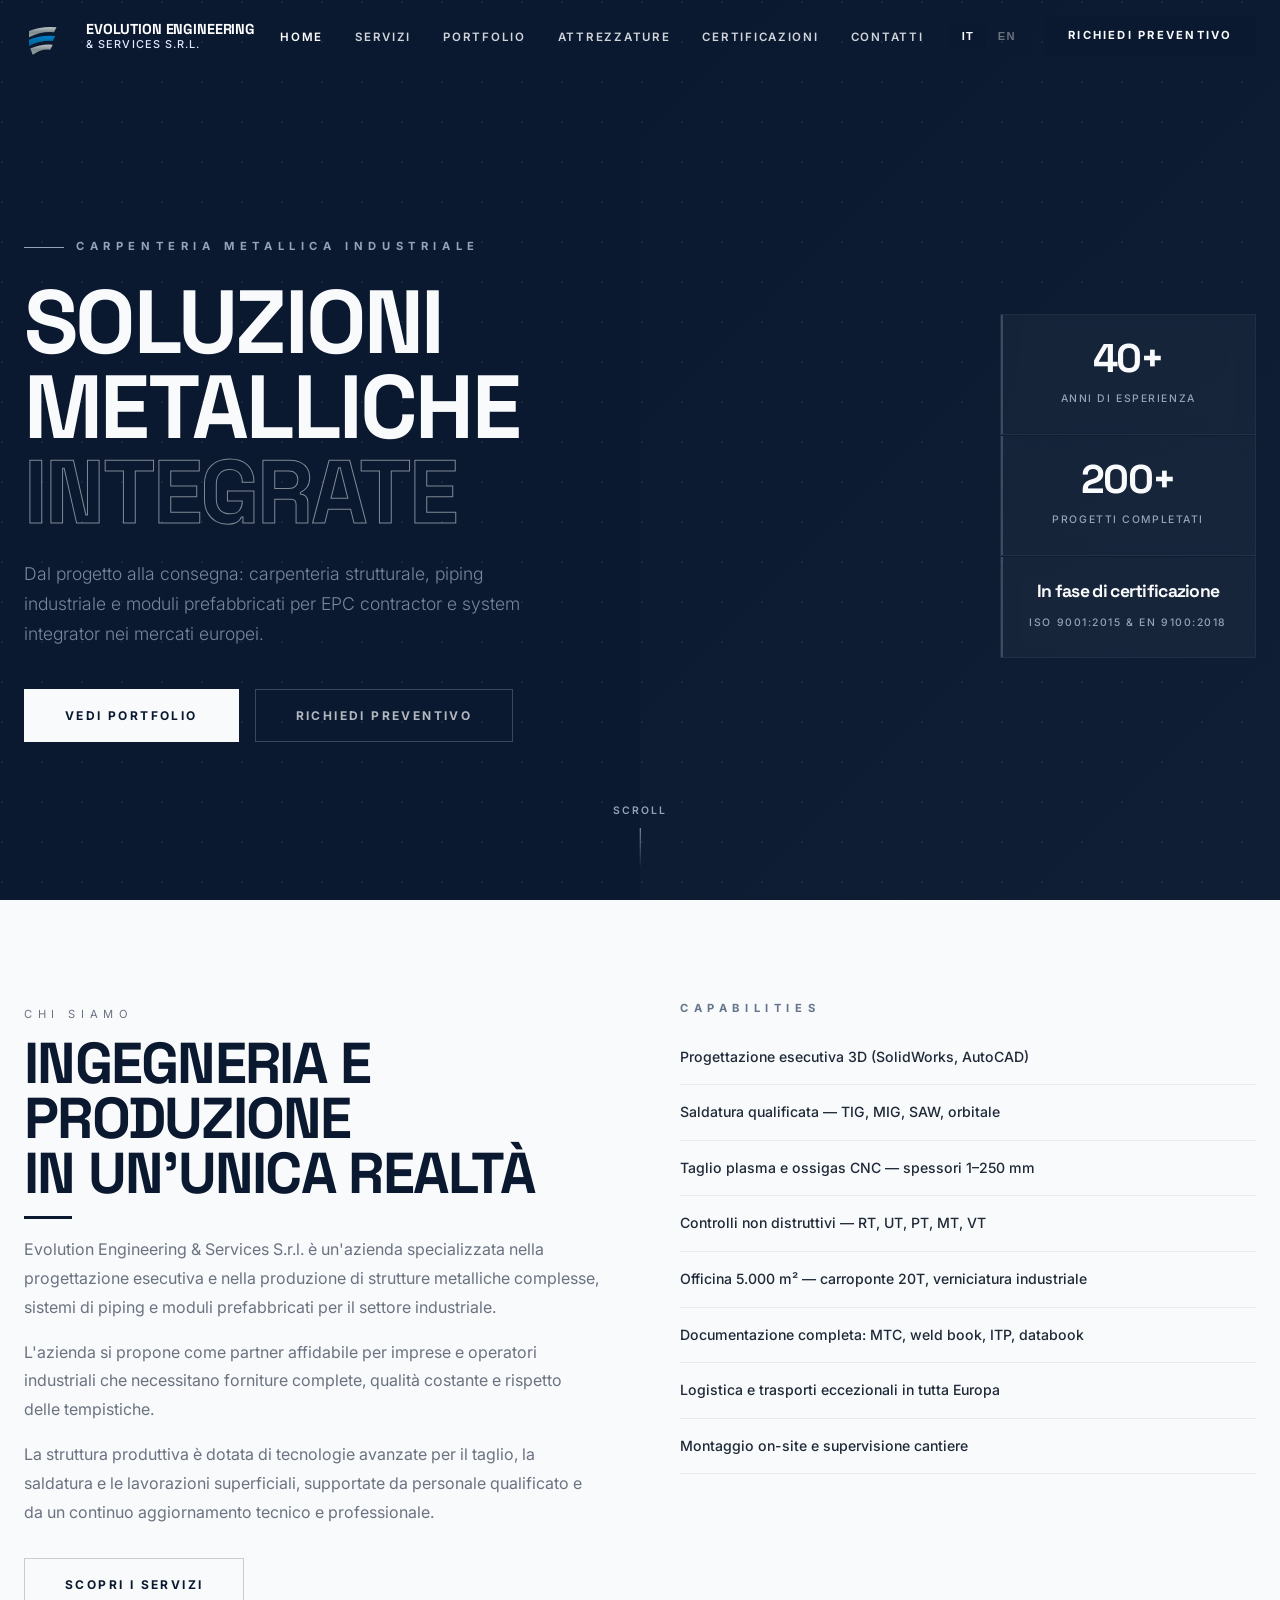
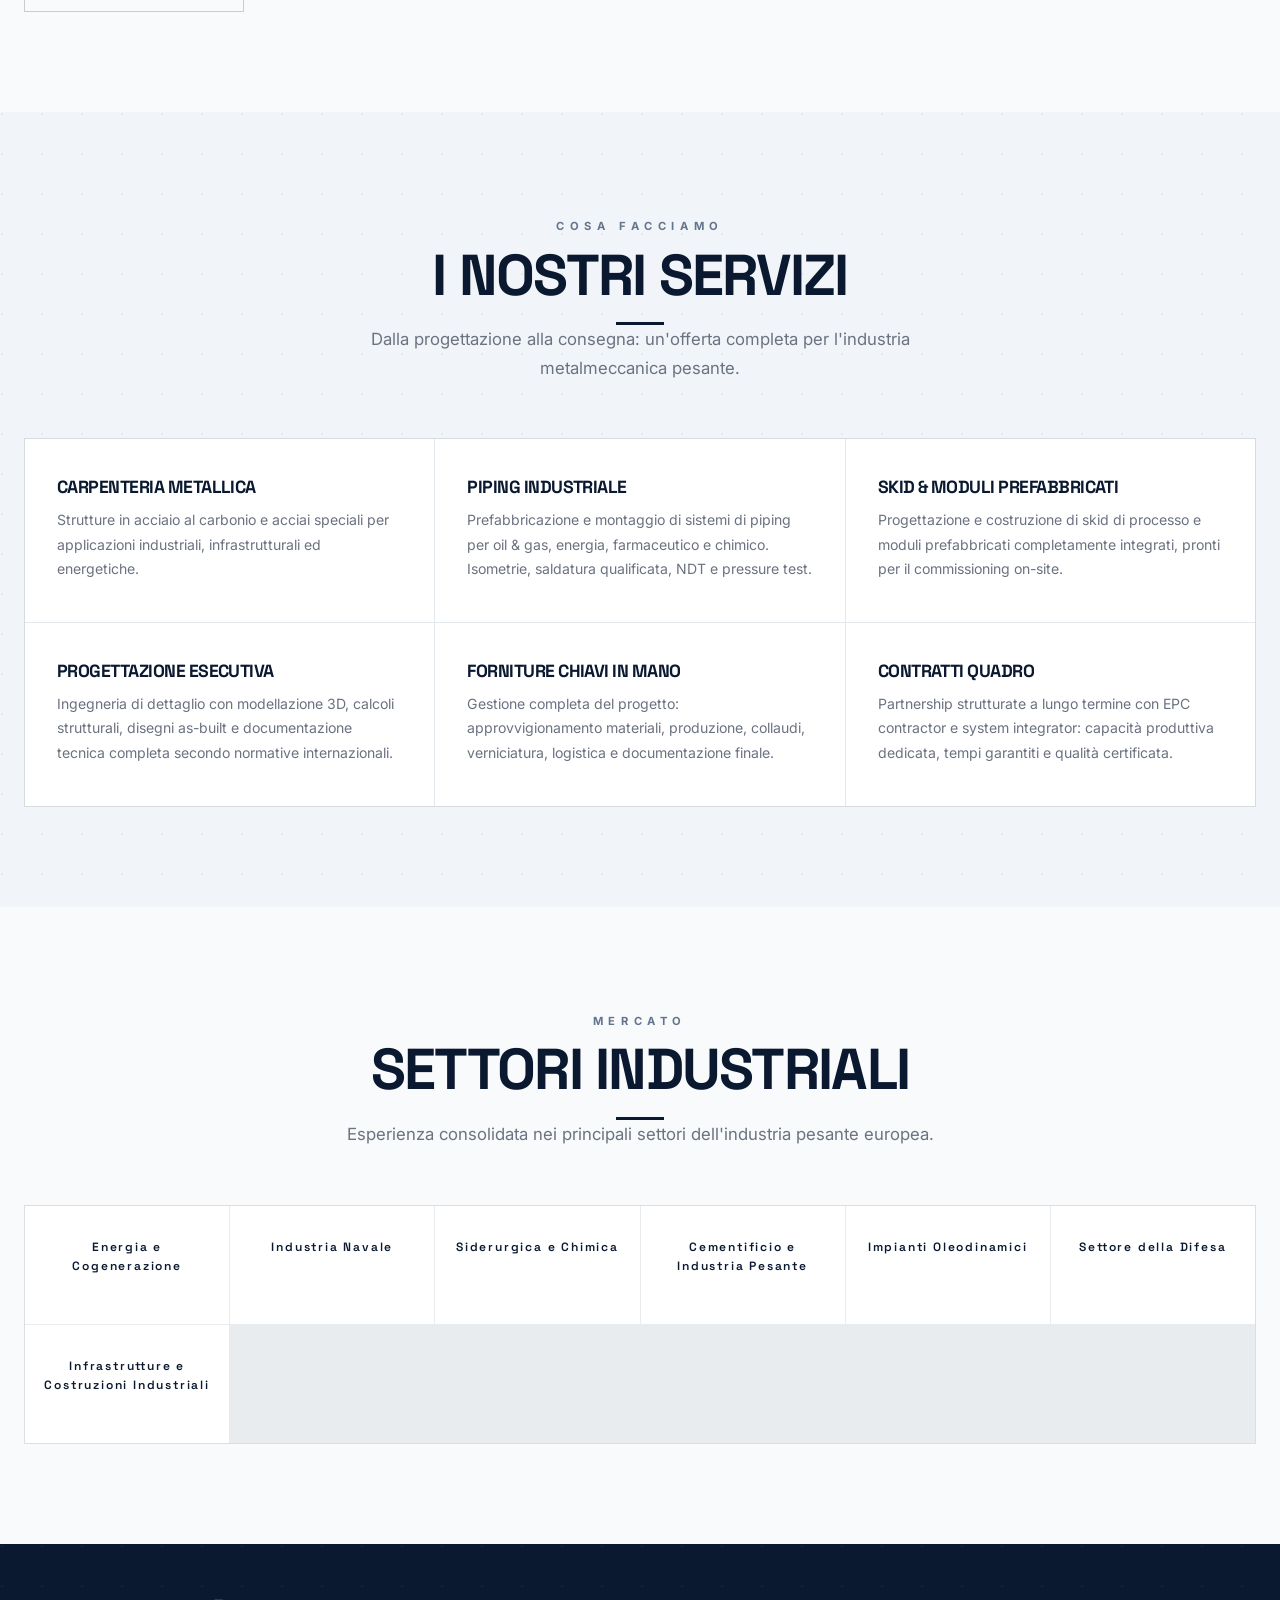
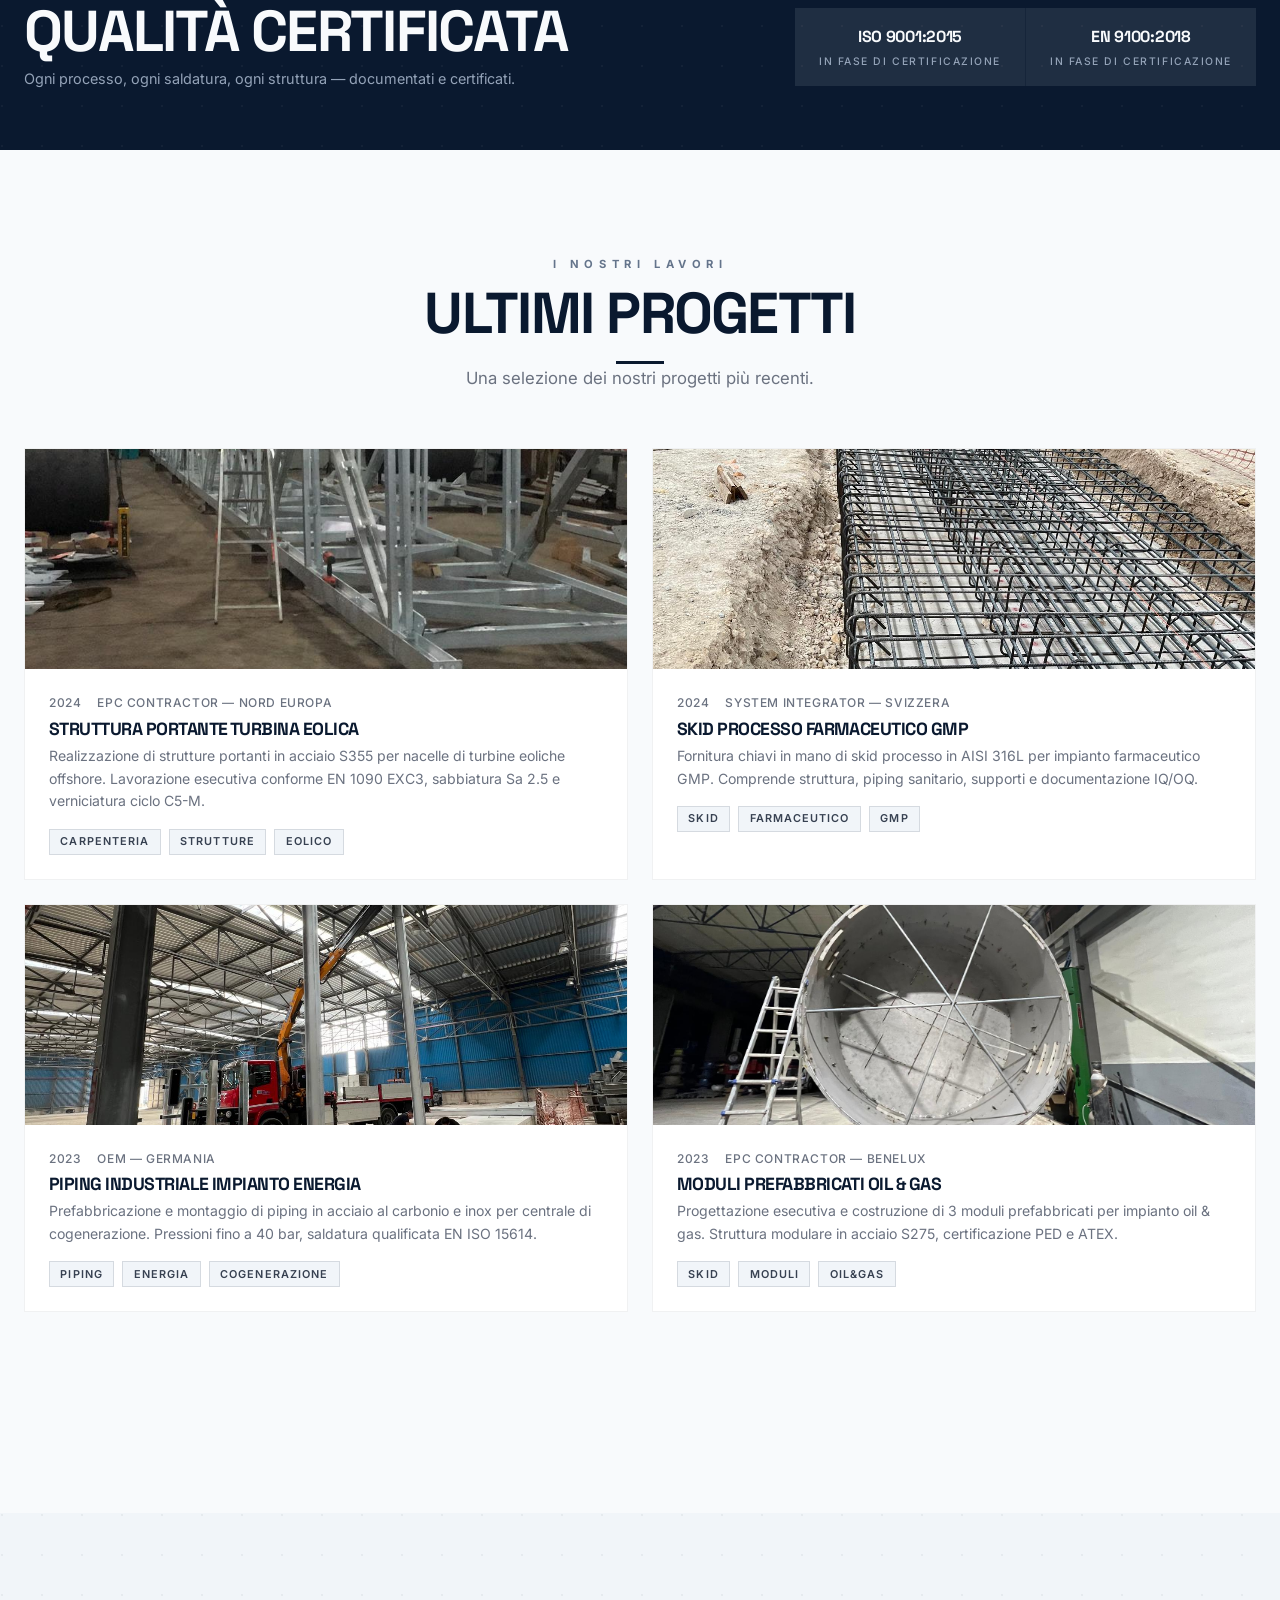
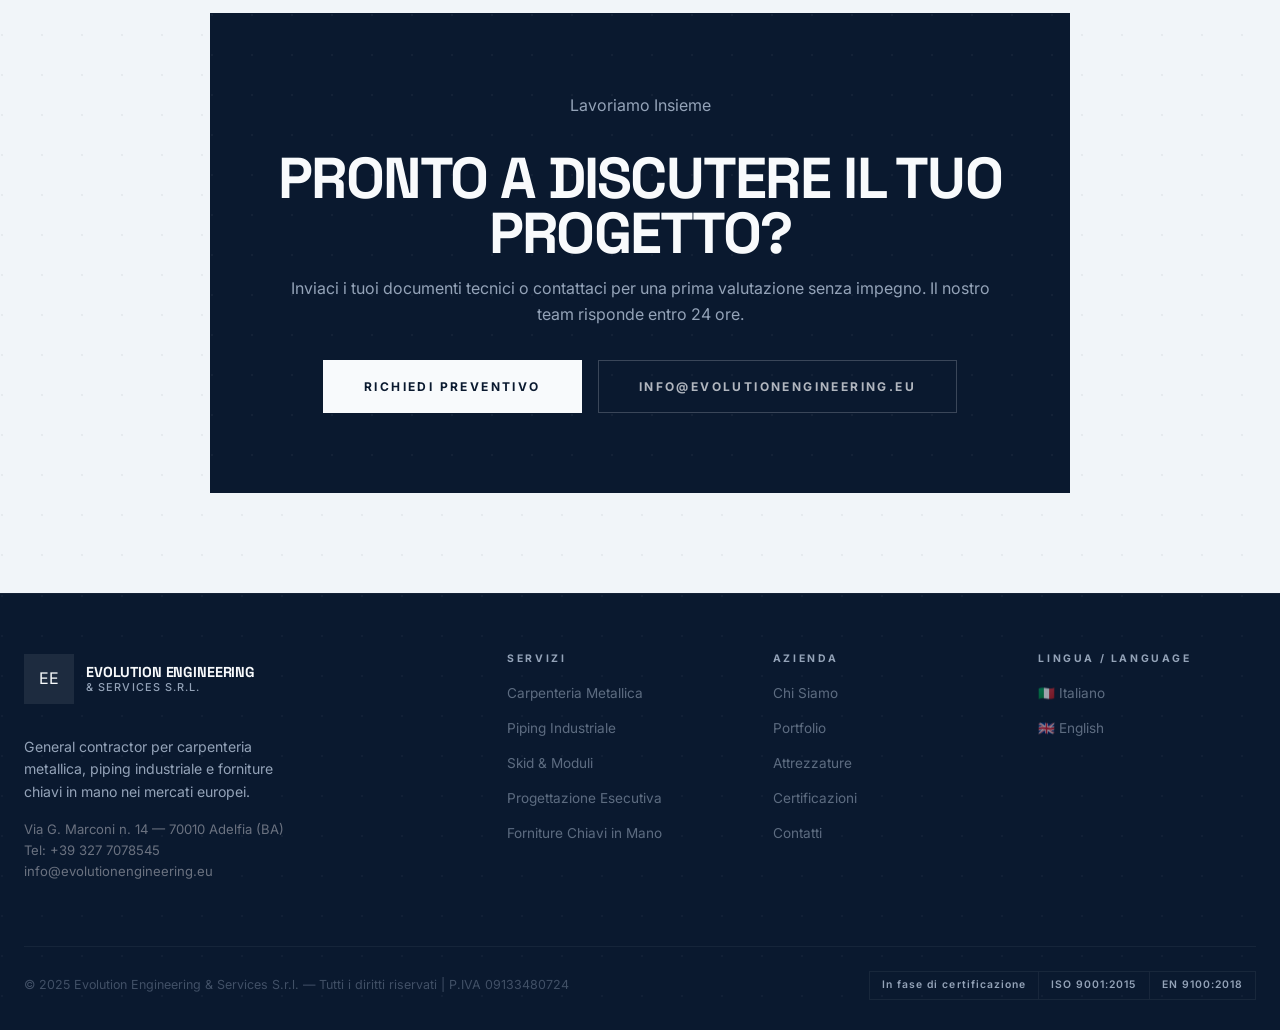
==== commit 29cfca4f: "Update website with corrected data from Word document - Updated sectors to: Energy & Cogeneration, S" ====
--- a/index.html
+++ b/index.html
@@ -257,22 +257,25 @@
 
     <div class="sectors__grid">
       <div class="sector-card reveal delay-1">
-        <p class="sector-card__name">Energia</p>
+        <p class="sector-card__name">Energia e Cogenerazione</p>
       </div>
       <div class="sector-card reveal delay-2">
-        <p class="sector-card__name">Eolico</p>
+        <p class="sector-card__name">Industria Navale</p>
       </div>
       <div class="sector-card reveal delay-3">
-        <p class="sector-card__name">Farmaceutico</p>
+        <p class="sector-card__name">Siderurgica e Chimica</p>
       </div>
       <div class="sector-card reveal delay-1">
-        <p class="sector-card__name">Impiantistica</p>
+        <p class="sector-card__name">Cementificio e Industria Pesante</p>
       </div>
       <div class="sector-card reveal delay-2">
-        <p class="sector-card__name">Aerospace</p>
+        <p class="sector-card__name">Impianti Oleodinamici</p>
       </div>
       <div class="sector-card reveal delay-3">
-        <p class="sector-card__name">Infrastrutture</p>
+        <p class="sector-card__name">Settore della Difesa</p>
+      </div>
+      <div class="sector-card reveal delay-1">
+        <p class="sector-card__name">Infrastrutture e Costruzioni Industriali</p>
       </div>
     </div>
   </div>
@@ -362,9 +365,9 @@
         </a>
         <p>General contractor per carpenteria metallica, piping industriale e forniture chiavi in mano nei mercati europei.</p>
         <p style="font-size:0.82rem;color:var(--text-muted)">
-          📍 [Inserire indirizzo]<br>
-          📞 [Inserire telefono]<br>
-          ✉ info@evolutionengineering.eu
+          Via G. Marconi n. 14 — 70010 Adelfia (BA)<br>
+          Tel: +39 327 7078545<br>
+          info@evolutionengineering.eu
         </p>
       </div>
 
@@ -405,7 +408,7 @@
 
     <!-- Bottom bar -->
     <div class="footer__bottom">
-      <p>© 2025 Evolution Engineering & Services S.r.l. — Tutti i diritti riservati | P.IVA [da inserire]</p>
+      <p>© 2025 Evolution Engineering & Services S.r.l. — Tutti i diritti riservati | P.IVA 09133480724</p>
       <div class="footer__certifications">
         <span>In fase di certificazione</span>
         <span>ISO 9001:2015</span>
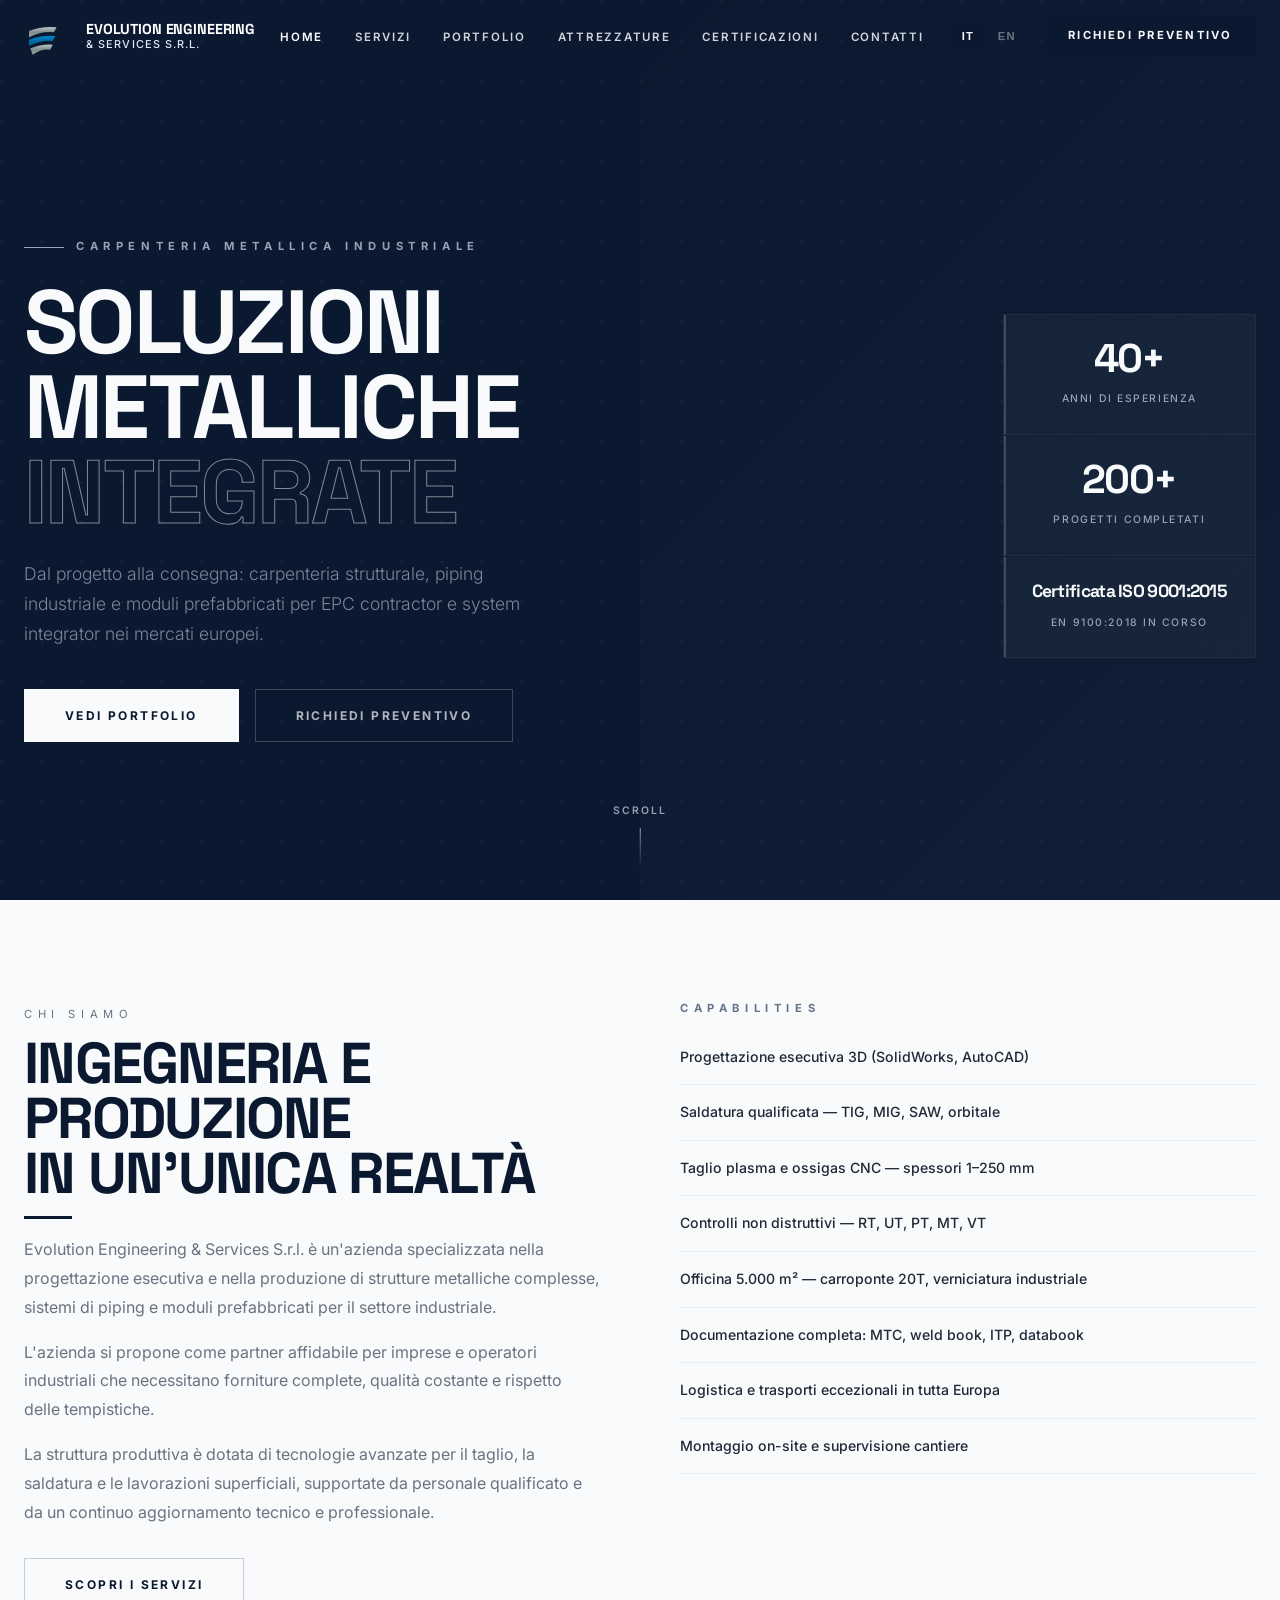
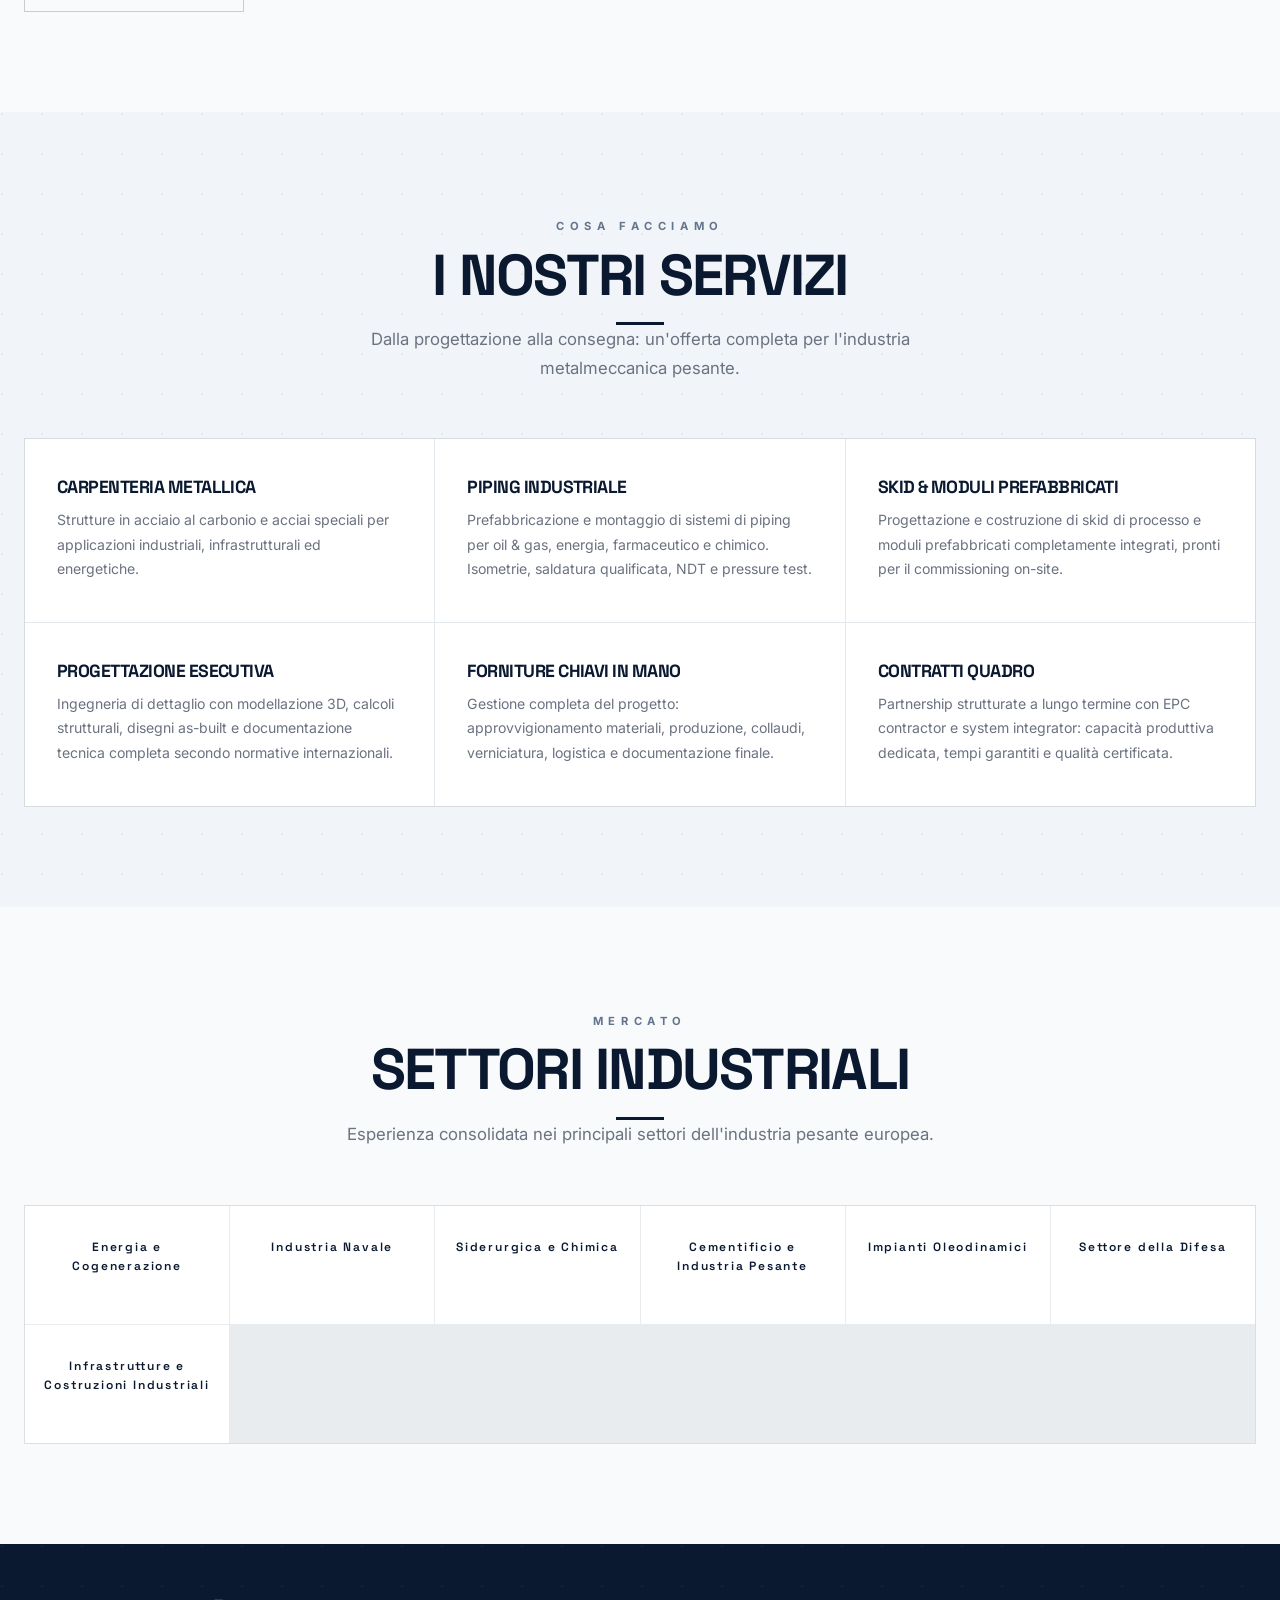
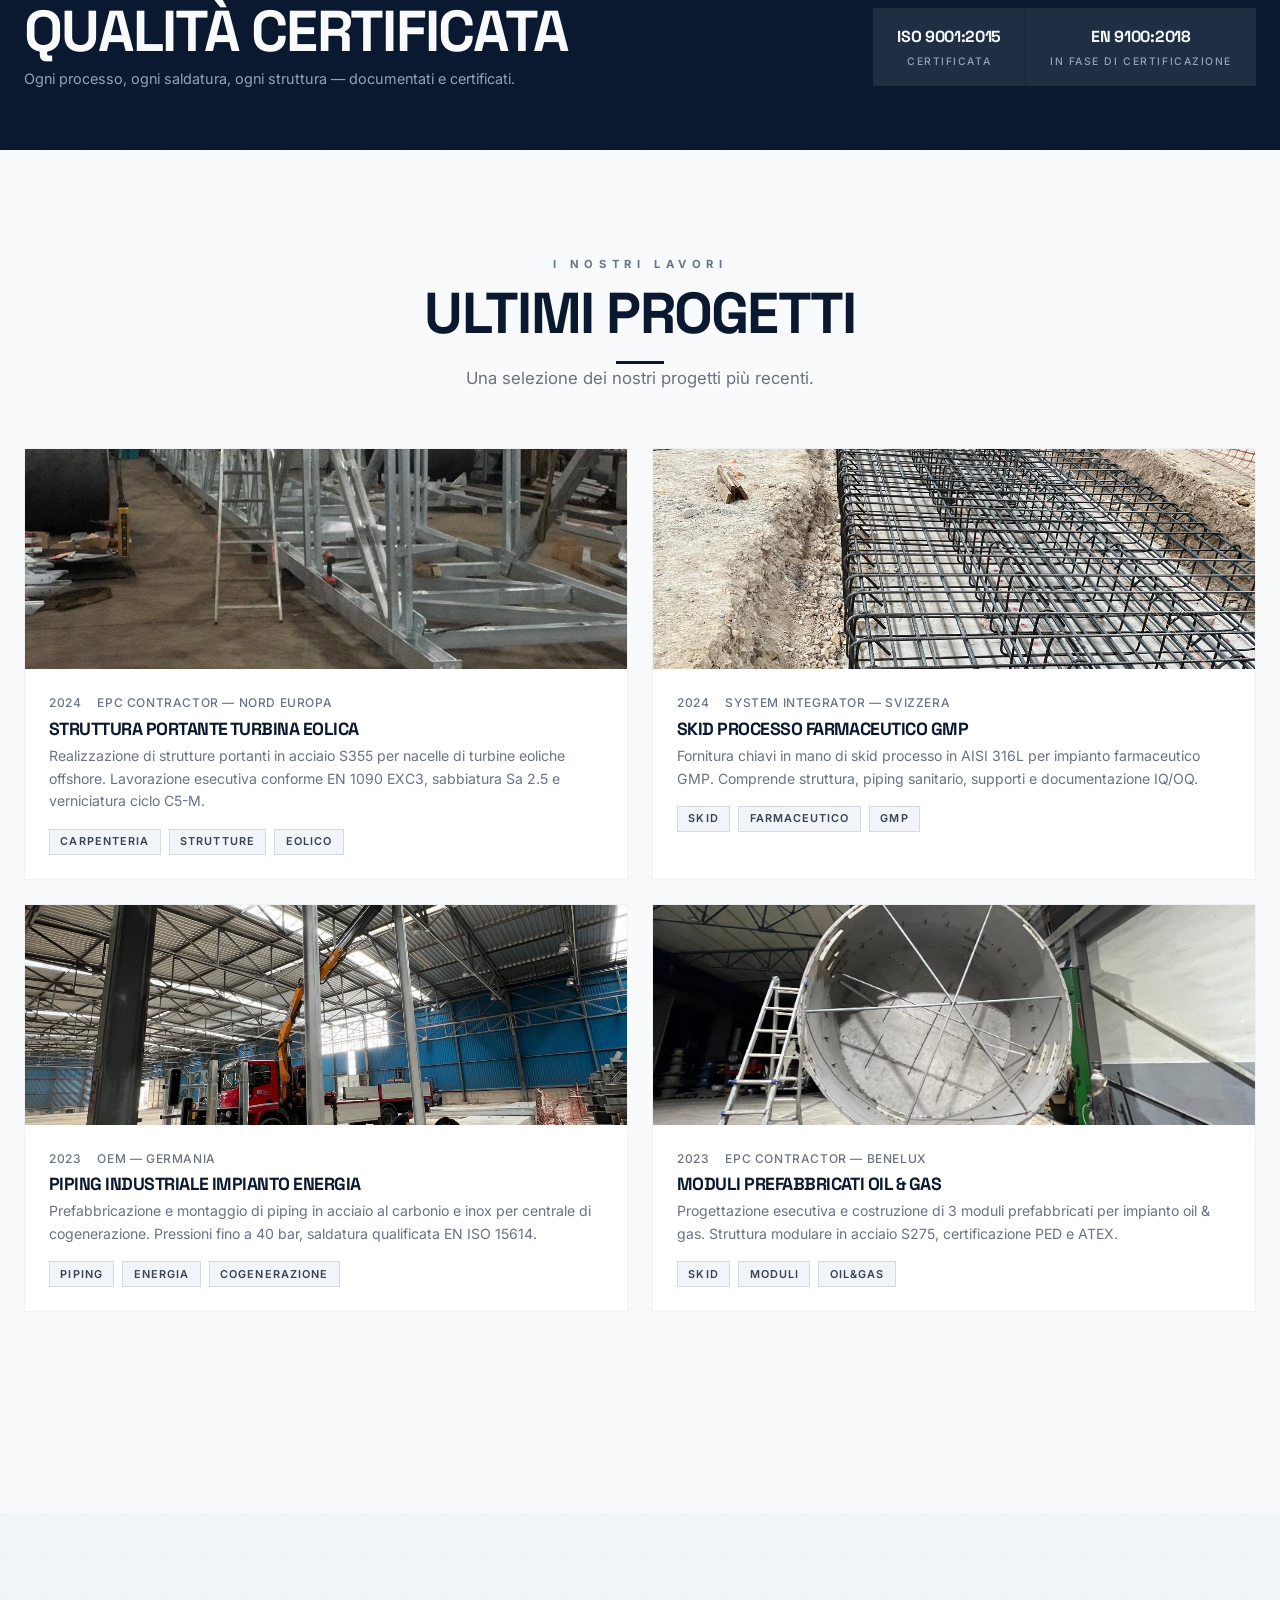
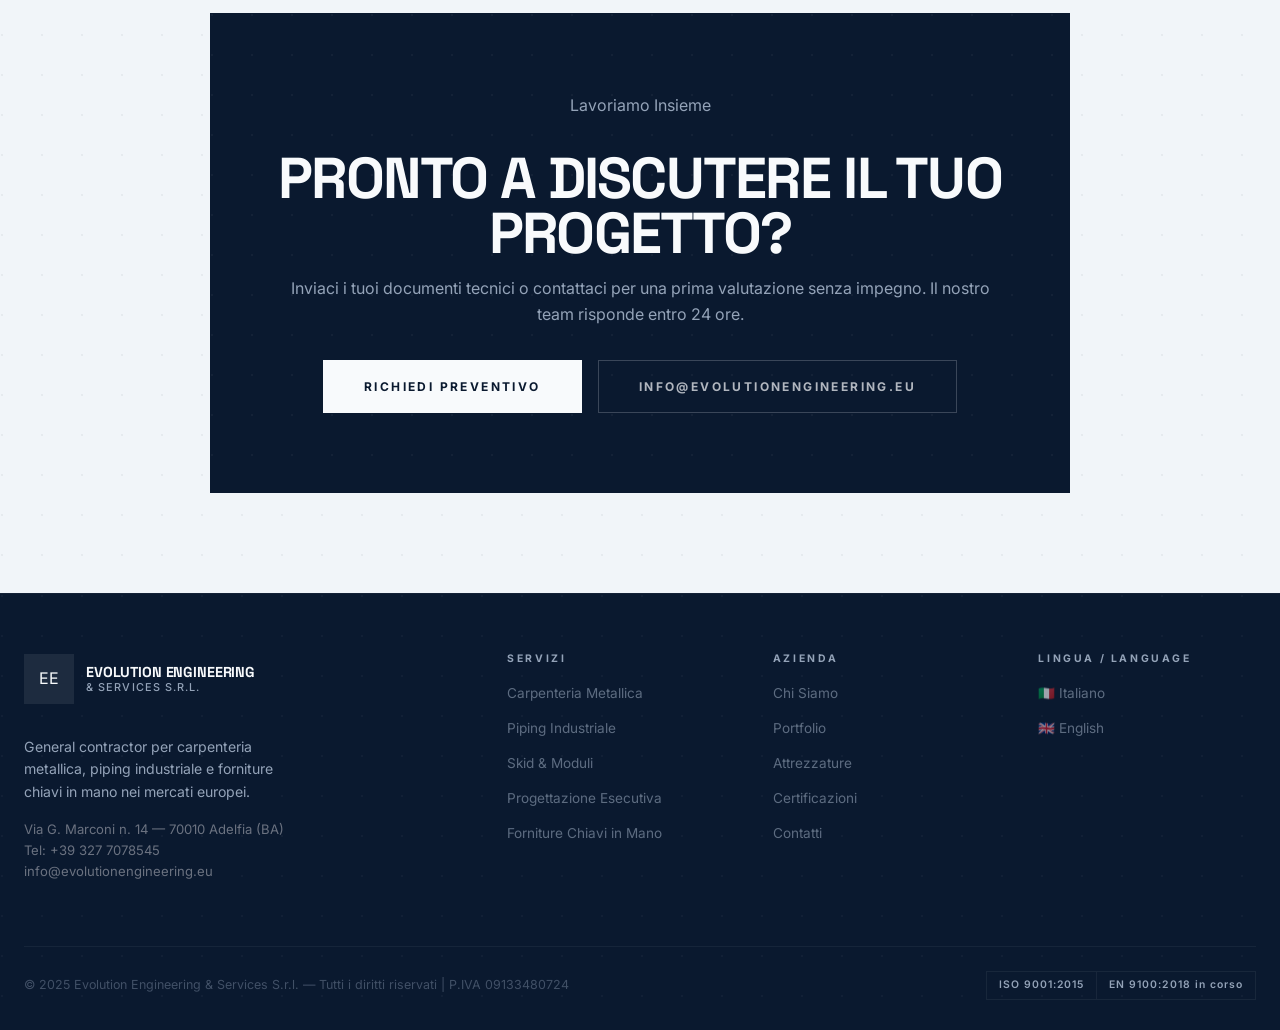
==== commit 90230f77: "Complete website update from corrected Word document - CHI SIAMO: Updated company description with c" ====
--- a/index.html
+++ b/index.html
@@ -125,8 +125,8 @@
         <span class="stat-card__label">Progetti completati</span>
       </div>
       <div class="stat-card">
-        <span class="stat-card__num" style="font-size:1.1rem;line-height:1.2">In fase di certificazione</span>
-        <span class="stat-card__label">ISO 9001:2015 &amp; EN 9100:2018</span>
+        <span class="stat-card__num" style="font-size:1.1rem;line-height:1.2">Certificata ISO 9001:2015</span>
+        <span class="stat-card__label">EN 9100:2018 in corso</span>
       </div>
     </div>
   </div>
@@ -292,7 +292,7 @@
       <div class="certs__badges reveal-right">
         <div class="cert-badge">
           <div class="cert-badge__code">ISO 9001:2015</div>
-          <div class="cert-badge__label">In fase di certificazione</div>
+          <div class="cert-badge__label">Certificata</div>
         </div>
         <div class="cert-badge">
           <div class="cert-badge__code">EN 9100:2018</div>
@@ -410,9 +410,8 @@
     <div class="footer__bottom">
       <p>© 2025 Evolution Engineering & Services S.r.l. — Tutti i diritti riservati | P.IVA 09133480724</p>
       <div class="footer__certifications">
-        <span>In fase di certificazione</span>
         <span>ISO 9001:2015</span>
-        <span>EN 9100:2018</span>
+        <span>EN 9100:2018 in corso</span>
       </div>
     </div>
   </div>
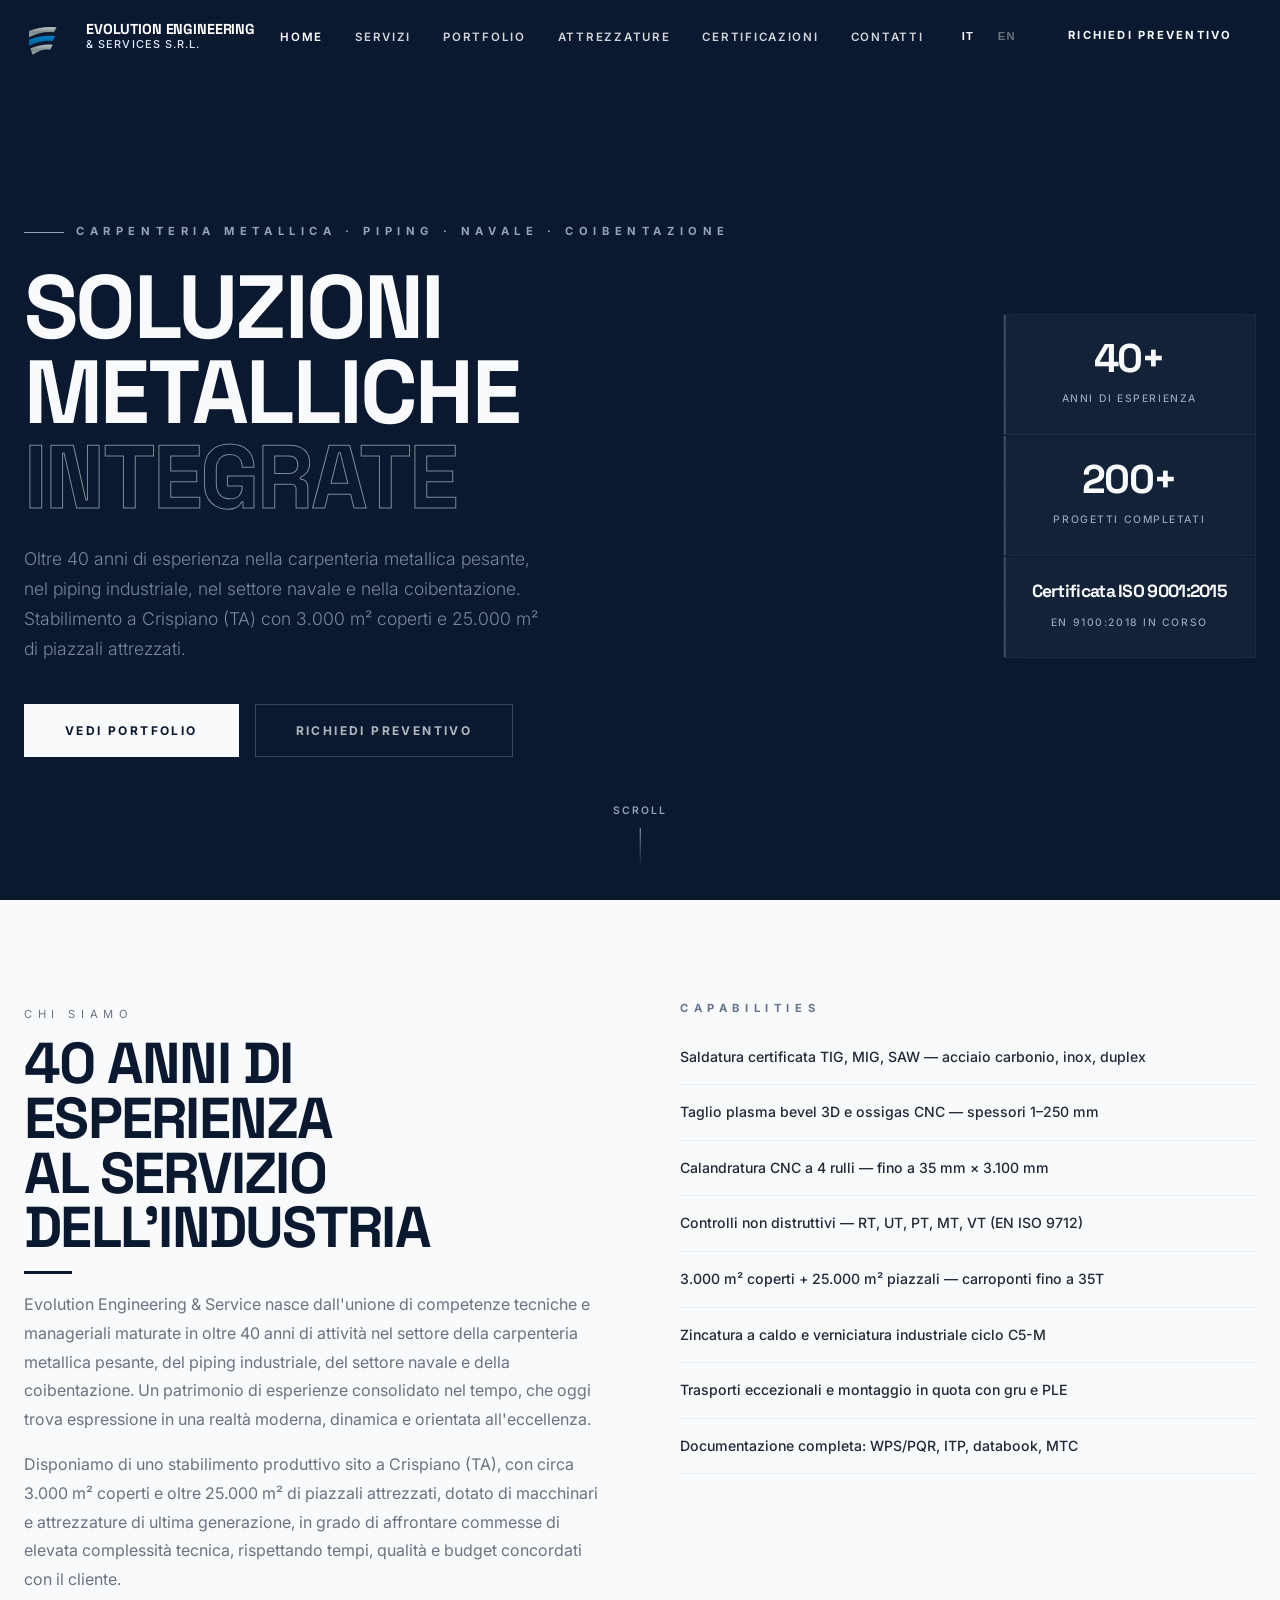
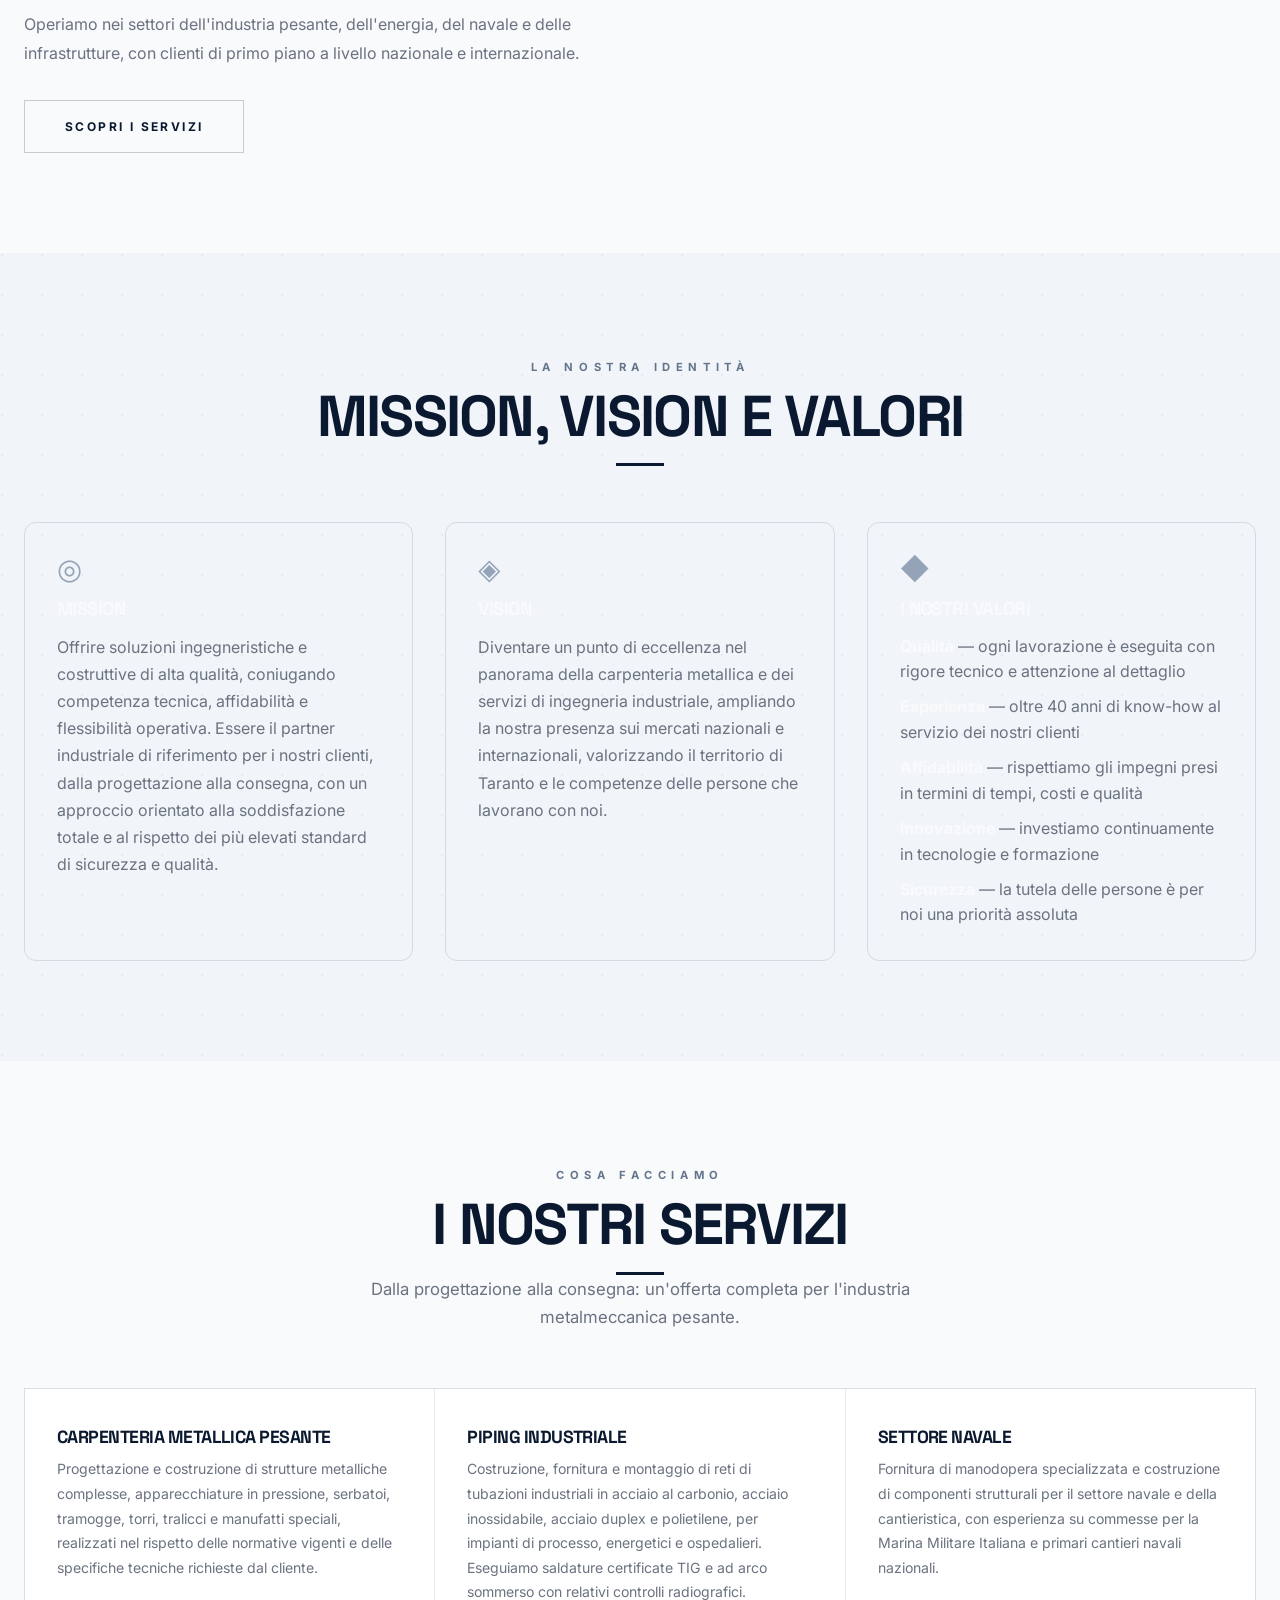
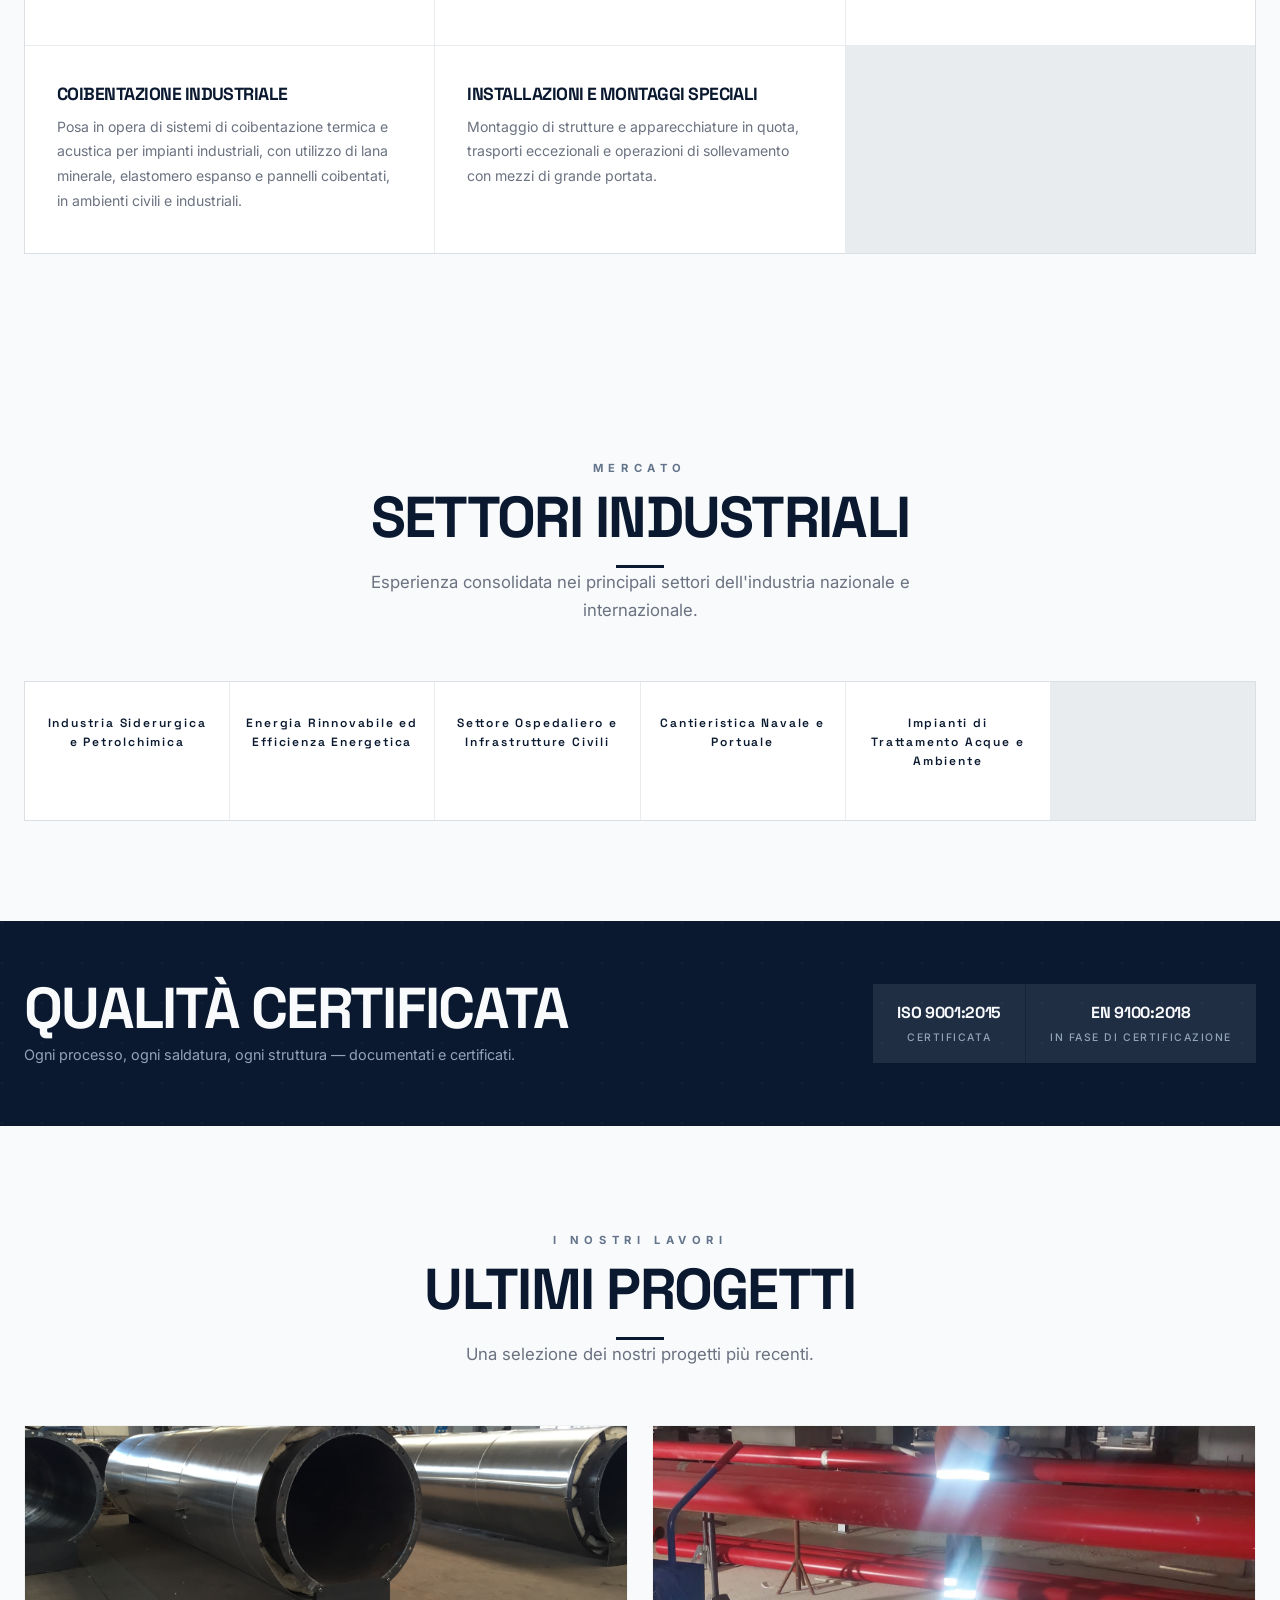
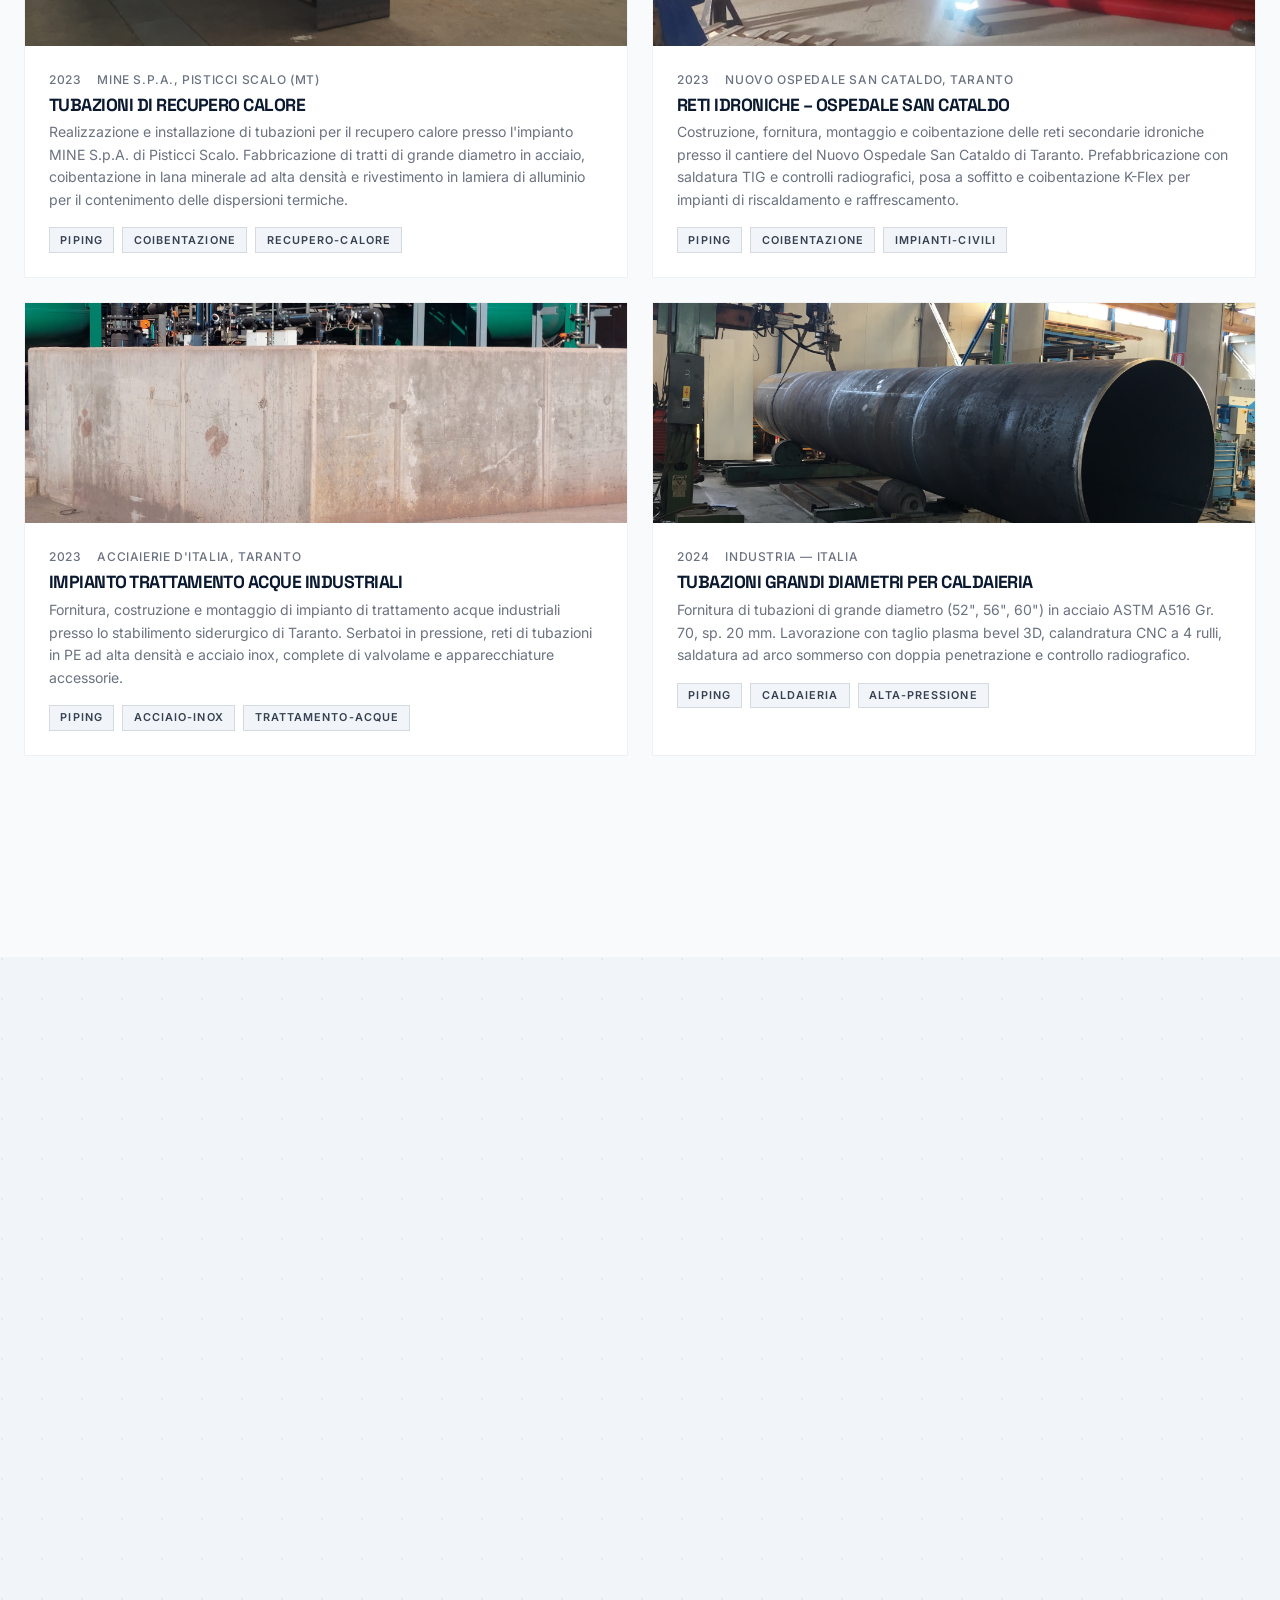
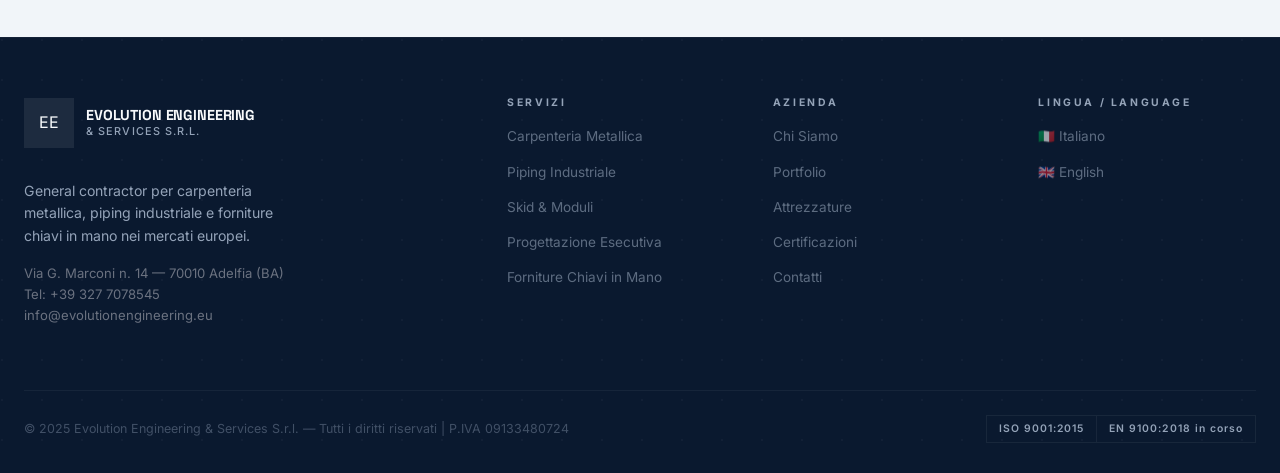
==== commit 6aa96389: "Aggiorna foto reali per commessa, testi aziendali e galleria portfolio - Organizza 63 foto in 15 sot" ====
--- a/index.html
+++ b/index.html
@@ -23,7 +23,7 @@
   <link rel="alternate" hreflang="en" href="https://www.evolutionengineering.eu/en/">
 
   <!-- Favicon placeholder -->
-  <link rel="icon" type="image/svg+xml" href="data:image/svg+xml,<svg xmlns='http://www.w3.org/2000/svg' viewBox='0 0 32 32'><rect width='32' height='32' rx='4' fill='%23c8a84b'/><text x='50%25' y='55%25' dominant-baseline='middle' text-anchor='middle' font-family='Arial Black' font-size='18' font-weight='900' fill='%230a0d10'>EE</text></svg>">
+  <link rel="icon" type="image/svg+xml" href="favicon.svg">
 
   <!-- Stylesheet -->
   <link rel="stylesheet" href="css/style.css">
@@ -101,12 +101,12 @@
 <section class="hero" id="hero" aria-labelledby="hero-title">
   <div class="hero__inner">
     <div class="hero__content">
-      <p class="hero__label">Carpenteria Metallica Industriale</p>
+      <p class="hero__label">Carpenteria Metallica · Piping · Navale · Coibentazione</p>
       <h1 class="hero__title" id="hero-title">
         Soluzioni Metalliche <em>Integrate</em>
       </h1>
       <p class="hero__subtitle">
-        Dal progetto alla consegna: carpenteria strutturale, piping industriale e moduli prefabbricati per EPC contractor e system integrator nei mercati europei.
+        Oltre 40 anni di esperienza nella carpenteria metallica pesante, nel piping industriale, nel settore navale e nella coibentazione. Stabilimento a Crispiano (TA) con 3.000 m² coperti e 25.000 m² di piazzali attrezzati.
       </p>
       <div class="hero__cta">
         <a href="pages/portfolio.html" class="btn btn--primary">Vedi Portfolio</a>
@@ -141,16 +141,16 @@
 
       <div class="about__text reveal-left">
         <p class="section__label">Chi Siamo</p>
-        <h2 id="about-title">Ingegneria e Produzione <br>in un'unica Realtà</h2>
+        <h2 id="about-title">40 Anni di Esperienza <br>al Servizio dell'Industria</h2>
         <span class="gold-line" style="margin:1rem 0"></span>
         <p>
-          Evolution Engineering & Services S.r.l. è un'azienda specializzata nella progettazione esecutiva e nella produzione di strutture metalliche complesse, sistemi di piping e moduli prefabbricati per il settore industriale.
+          Evolution Engineering &amp; Service nasce dall'unione di competenze tecniche e manageriali maturate in oltre 40 anni di attività nel settore della carpenteria metallica pesante, del piping industriale, del settore navale e della coibentazione. Un patrimonio di esperienze consolidato nel tempo, che oggi trova espressione in una realtà moderna, dinamica e orientata all'eccellenza.
         </p>
         <p>
-          L'azienda si propone come partner affidabile per imprese e operatori industriali che necessitano forniture complete, qualità costante e rispetto delle tempistiche.
+          Disponiamo di uno stabilimento produttivo sito a Crispiano (TA), con circa 3.000 m² coperti e oltre 25.000 m² di piazzali attrezzati, dotato di macchinari e attrezzature di ultima generazione, in grado di affrontare commesse di elevata complessità tecnica, rispettando tempi, qualità e budget concordati con il cliente.
         </p>
         <p>
-          La struttura produttiva è dotata di tecnologie avanzate per il taglio, la saldatura e le lavorazioni superficiali, supportate da personale qualificato e da un continuo aggiornamento tecnico e professionale.
+          Operiamo nei settori dell'industria pesante, dell'energia, del navale e delle infrastrutture, con clienti di primo piano a livello nazionale e internazionale.
         </p>
         <a href="pages/servizi.html" class="btn btn--outline" style="margin-top:1rem">Scopri i Servizi</a>
       </div>
@@ -158,29 +158,68 @@
       <div class="about__capabilities reveal-right">
         <p class="section__label">Capabilities</p>
         <div class="capability-item">
-          <span class="capability-item__text">Progettazione esecutiva 3D (SolidWorks, AutoCAD)</span>
-        </div>
-        <div class="capability-item">
-          <span class="capability-item__text">Saldatura qualificata — TIG, MIG, SAW, orbitale</span>
-        </div>
-        <div class="capability-item">
-          <span class="capability-item__text">Taglio plasma e ossigas CNC — spessori 1–250 mm</span>
-        </div>
-        <div class="capability-item">
-          <span class="capability-item__text">Controlli non distruttivi — RT, UT, PT, MT, VT</span>
-        </div>
-        <div class="capability-item">
-          <span class="capability-item__text">Officina 5.000 m² — carroponte 20T, verniciatura industriale</span>
-        </div>
-        <div class="capability-item">
-          <span class="capability-item__text">Documentazione completa: MTC, weld book, ITP, databook</span>
-        </div>
-        <div class="capability-item">
-          <span class="capability-item__text">Logistica e trasporti eccezionali in tutta Europa</span>
-        </div>
-        <div class="capability-item">
-          <span class="capability-item__text">Montaggio on-site e supervisione cantiere</span>
-        </div>
+          <span class="capability-item__text">Saldatura certificata TIG, MIG, SAW — acciaio carbonio, inox, duplex</span>
+        </div>
+        <div class="capability-item">
+          <span class="capability-item__text">Taglio plasma bevel 3D e ossigas CNC — spessori 1–250 mm</span>
+        </div>
+        <div class="capability-item">
+          <span class="capability-item__text">Calandratura CNC a 4 rulli — fino a 35 mm × 3.100 mm</span>
+        </div>
+        <div class="capability-item">
+          <span class="capability-item__text">Controlli non distruttivi — RT, UT, PT, MT, VT (EN ISO 9712)</span>
+        </div>
+        <div class="capability-item">
+          <span class="capability-item__text">3.000 m² coperti + 25.000 m² piazzali — carroponti fino a 35T</span>
+        </div>
+        <div class="capability-item">
+          <span class="capability-item__text">Zincatura a caldo e verniciatura industriale ciclo C5-M</span>
+        </div>
+        <div class="capability-item">
+          <span class="capability-item__text">Trasporti eccezionali e montaggio in quota con gru e PLE</span>
+        </div>
+        <div class="capability-item">
+          <span class="capability-item__text">Documentazione completa: WPS/PQR, ITP, databook, MTC</span>
+        </div>
+      </div>
+
+    </div>
+  </div>
+</section>
+
+<!-- ============ MISSION / VISION / VALORI ============ -->
+<section class="section section--alt" id="mission" aria-labelledby="mission-title">
+  <div class="container">
+    <div class="section__header reveal">
+      <p class="section__label">La Nostra Identità</p>
+      <h2 class="section__title" id="mission-title">Mission, Vision e Valori</h2>
+      <span class="gold-line"></span>
+    </div>
+
+    <div class="mvv__grid">
+
+      <div class="mvv-card reveal delay-1">
+        <div class="mvv-card__icon">◎</div>
+        <h3 class="mvv-card__title">Mission</h3>
+        <p class="mvv-card__text">Offrire soluzioni ingegneristiche e costruttive di alta qualità, coniugando competenza tecnica, affidabilità e flessibilità operativa. Essere il partner industriale di riferimento per i nostri clienti, dalla progettazione alla consegna, con un approccio orientato alla soddisfazione totale e al rispetto dei più elevati standard di sicurezza e qualità.</p>
+      </div>
+
+      <div class="mvv-card reveal delay-2">
+        <div class="mvv-card__icon">◈</div>
+        <h3 class="mvv-card__title">Vision</h3>
+        <p class="mvv-card__text">Diventare un punto di eccellenza nel panorama della carpenteria metallica e dei servizi di ingegneria industriale, ampliando la nostra presenza sui mercati nazionali e internazionali, valorizzando il territorio di Taranto e le competenze delle persone che lavorano con noi.</p>
+      </div>
+
+      <div class="mvv-card reveal delay-3">
+        <div class="mvv-card__icon">◆</div>
+        <h3 class="mvv-card__title">I Nostri Valori</h3>
+        <ul class="mvv-card__values">
+          <li><strong>Qualità</strong> — ogni lavorazione è eseguita con rigore tecnico e attenzione al dettaglio</li>
+          <li><strong>Esperienza</strong> — oltre 40 anni di know-how al servizio dei nostri clienti</li>
+          <li><strong>Affidabilità</strong> — rispettiamo gli impegni presi in termini di tempi, costi e qualità</li>
+          <li><strong>Innovazione</strong> — investiamo continuamente in tecnologie e formazione</li>
+          <li><strong>Sicurezza</strong> — la tutela delle persone è per noi una priorità assoluta</li>
+        </ul>
       </div>
 
     </div>
@@ -188,7 +227,7 @@
 </section>
 
 <!-- ============ SERVIZI ============ -->
-<section class="section section--alt" id="services" aria-labelledby="services-title">
+<section class="section" id="services" aria-labelledby="services-title">
   <div class="container">
     <div class="section__header reveal">
       <p class="section__label">Cosa Facciamo</p>
@@ -200,44 +239,37 @@
     <div class="services__grid">
 
       <article class="service-card reveal delay-1">
-        <h3 class="service-card__title">Carpenteria Metallica</h3>
+        <h3 class="service-card__title">Carpenteria Metallica Pesante</h3>
         <p class="service-card__desc">
-          Strutture in acciaio al carbonio e acciai speciali per applicazioni industriali, infrastrutturali ed energetiche.
+          Progettazione e costruzione di strutture metalliche complesse, apparecchiature in pressione, serbatoi, tramogge, torri, tralicci e manufatti speciali, realizzati nel rispetto delle normative vigenti e delle specifiche tecniche richieste dal cliente.
         </p>
       </article>
 
       <article class="service-card reveal delay-2">
         <h3 class="service-card__title">Piping Industriale</h3>
         <p class="service-card__desc">
-          Prefabbricazione e montaggio di sistemi di piping per oil & gas, energia, farmaceutico e chimico. Isometrie, saldatura qualificata, NDT e pressure test.
+          Costruzione, fornitura e montaggio di reti di tubazioni industriali in acciaio al carbonio, acciaio inossidabile, acciaio duplex e polietilene, per impianti di processo, energetici e ospedalieri. Eseguiamo saldature certificate TIG e ad arco sommerso con relativi controlli radiografici.
         </p>
       </article>
 
       <article class="service-card reveal delay-3">
-        <h3 class="service-card__title">Skid & Moduli Prefabbricati</h3>
+        <h3 class="service-card__title">Settore Navale</h3>
         <p class="service-card__desc">
-          Progettazione e costruzione di skid di processo e moduli prefabbricati completamente integrati, pronti per il commissioning on-site.
+          Fornitura di manodopera specializzata e costruzione di componenti strutturali per il settore navale e della cantieristica, con esperienza su commesse per la Marina Militare Italiana e primari cantieri navali nazionali.
         </p>
       </article>
 
       <article class="service-card reveal delay-1">
-        <h3 class="service-card__title">Progettazione Esecutiva</h3>
+        <h3 class="service-card__title">Coibentazione Industriale</h3>
         <p class="service-card__desc">
-          Ingegneria di dettaglio con modellazione 3D, calcoli strutturali, disegni as-built e documentazione tecnica completa secondo normative internazionali.
+          Posa in opera di sistemi di coibentazione termica e acustica per impianti industriali, con utilizzo di lana minerale, elastomero espanso e pannelli coibentati, in ambienti civili e industriali.
         </p>
       </article>
 
       <article class="service-card reveal delay-2">
-        <h3 class="service-card__title">Forniture Chiavi in Mano</h3>
+        <h3 class="service-card__title">Installazioni e Montaggi Speciali</h3>
         <p class="service-card__desc">
-          Gestione completa del progetto: approvvigionamento materiali, produzione, collaudi, verniciatura, logistica e documentazione finale.
-        </p>
-      </article>
-
-      <article class="service-card reveal delay-3">
-        <h3 class="service-card__title">Contratti Quadro</h3>
-        <p class="service-card__desc">
-          Partnership strutturate a lungo termine con EPC contractor e system integrator: capacità produttiva dedicata, tempi garantiti e qualità certificata.
+          Montaggio di strutture e apparecchiature in quota, trasporti eccezionali e operazioni di sollevamento con mezzi di grande portata.
         </p>
       </article>
 
@@ -252,30 +284,24 @@
       <p class="section__label">Mercato</p>
       <h2 class="section__title" id="sectors-title">Settori Industriali</h2>
       <span class="gold-line"></span>
-      <p class="section__desc">Esperienza consolidata nei principali settori dell'industria pesante europea.</p>
+      <p class="section__desc">Esperienza consolidata nei principali settori dell'industria nazionale e internazionale.</p>
     </div>
 
     <div class="sectors__grid">
       <div class="sector-card reveal delay-1">
-        <p class="sector-card__name">Energia e Cogenerazione</p>
+        <p class="sector-card__name">Industria Siderurgica e Petrolchimica</p>
       </div>
       <div class="sector-card reveal delay-2">
-        <p class="sector-card__name">Industria Navale</p>
+        <p class="sector-card__name">Energia Rinnovabile ed Efficienza Energetica</p>
       </div>
       <div class="sector-card reveal delay-3">
-        <p class="sector-card__name">Siderurgica e Chimica</p>
+        <p class="sector-card__name">Settore Ospedaliero e Infrastrutture Civili</p>
       </div>
       <div class="sector-card reveal delay-1">
-        <p class="sector-card__name">Cementificio e Industria Pesante</p>
+        <p class="sector-card__name">Cantieristica Navale e Portuale</p>
       </div>
       <div class="sector-card reveal delay-2">
-        <p class="sector-card__name">Impianti Oleodinamici</p>
-      </div>
-      <div class="sector-card reveal delay-3">
-        <p class="sector-card__name">Settore della Difesa</p>
-      </div>
-      <div class="sector-card reveal delay-1">
-        <p class="sector-card__name">Infrastrutture e Costruzioni Industriali</p>
+        <p class="sector-card__name">Impianti di Trattamento Acque e Ambiente</p>
       </div>
     </div>
   </div>
--- a/css/style.css
+++ b/css/style.css
@@ -393,27 +393,33 @@
   overflow: hidden;
   padding-top: var(--nav-h);
   background-color: var(--navy);
-}
-
-/* Industrial grid pattern on hero */
+  background-image: url('../images/hero-bg.png');
+  background-size: cover;
+  background-position: center center;
+  background-repeat: no-repeat;
+}
+
+/* Dark overlay: gradiente navy a sinistra per leggibilità testo + dot pattern industriale */
 .hero::before {
   content: '';
   position: absolute;
   inset: 0;
-  background-image: radial-gradient(circle at 2px 2px, rgba(255,255,255,0.06) 1px, transparent 0);
-  background-size: 40px 40px;
+  background:
+    radial-gradient(circle at 2px 2px, rgba(255,255,255,0.04) 1px, transparent 0),
+    linear-gradient(100deg, rgba(10,25,47,0.92) 0%, rgba(10,25,47,0.75) 55%, rgba(10,25,47,0.35) 100%);
+  background-size: 40px 40px, cover;
   z-index: 1;
 }
 
-/* Subtle light gradient */
+/* Vignetta in basso per transizione verso le sezioni successive */
 .hero::after {
   content: '';
   position: absolute;
-  top: 0;
+  bottom: 0;
+  left: 0;
   right: 0;
-  width: 50%;
-  height: 100%;
-  background: linear-gradient(135deg, transparent 0%, rgba(148,163,184,0.04) 100%);
+  height: 180px;
+  background: linear-gradient(to bottom, transparent 0%, rgba(10,25,47,0.6) 100%);
   z-index: 1;
   pointer-events: none;
 }
@@ -1008,6 +1014,107 @@
 }
 
 .lightbox__close:hover { background: rgba(255,255,255,0.15); }
+
+.lightbox__prev,
+.lightbox__next {
+  position: absolute;
+  top: 50%;
+  transform: translateY(-50%);
+  background: rgba(255,255,255,0.08);
+  border: 1px solid rgba(255,255,255,0.15);
+  color: var(--text-light);
+  width: 48px;
+  height: 64px;
+  cursor: pointer;
+  font-size: 2rem;
+  display: flex;
+  align-items: center;
+  justify-content: center;
+  transition: background var(--transition);
+  user-select: none;
+}
+.lightbox__prev { left: 1.5rem; }
+.lightbox__next { right: 1.5rem; }
+.lightbox__prev:hover,
+.lightbox__next:hover { background: rgba(255,255,255,0.2); }
+
+.lightbox__counter {
+  position: absolute;
+  bottom: 1.2rem;
+  left: 50%;
+  transform: translateX(-50%);
+  color: rgba(255,255,255,0.6);
+  font-size: 0.85rem;
+  letter-spacing: 0.05em;
+}
+
+.project-card__count {
+  position: absolute;
+  bottom: 0.5rem;
+  right: 0.5rem;
+  background: rgba(10,25,47,0.75);
+  color: #fff;
+  font-size: 0.78rem;
+  padding: 0.2rem 0.5rem;
+  border-radius: 3px;
+  pointer-events: none;
+}
+
+/* ---------- Mission / Vision / Valori ---------- */
+.mvv__grid {
+  display: grid;
+  grid-template-columns: repeat(3, 1fr);
+  gap: 2rem;
+  margin-top: 3rem;
+}
+
+.mvv-card {
+  background: var(--surface);
+  border: 1px solid var(--border);
+  border-radius: 12px;
+  padding: 2rem;
+  display: flex;
+  flex-direction: column;
+  gap: 1rem;
+}
+
+.mvv-card__icon {
+  font-size: 1.8rem;
+  color: var(--accent);
+  line-height: 1;
+}
+
+.mvv-card__title {
+  font-size: 1.15rem;
+  font-weight: 700;
+  color: var(--text-light);
+  margin: 0;
+}
+
+.mvv-card__text {
+  color: var(--text-muted);
+  line-height: 1.7;
+  margin: 0;
+}
+
+.mvv-card__values {
+  list-style: none;
+  padding: 0;
+  margin: 0;
+  display: flex;
+  flex-direction: column;
+  gap: 0.6rem;
+  color: var(--text-muted);
+  line-height: 1.6;
+}
+
+.mvv-card__values li strong {
+  color: var(--text-light);
+}
+
+@media (max-width: 900px) {
+  .mvv__grid { grid-template-columns: 1fr; }
+}
 
 /* ---------- Servizi Page ---------- */
 .service-detail {
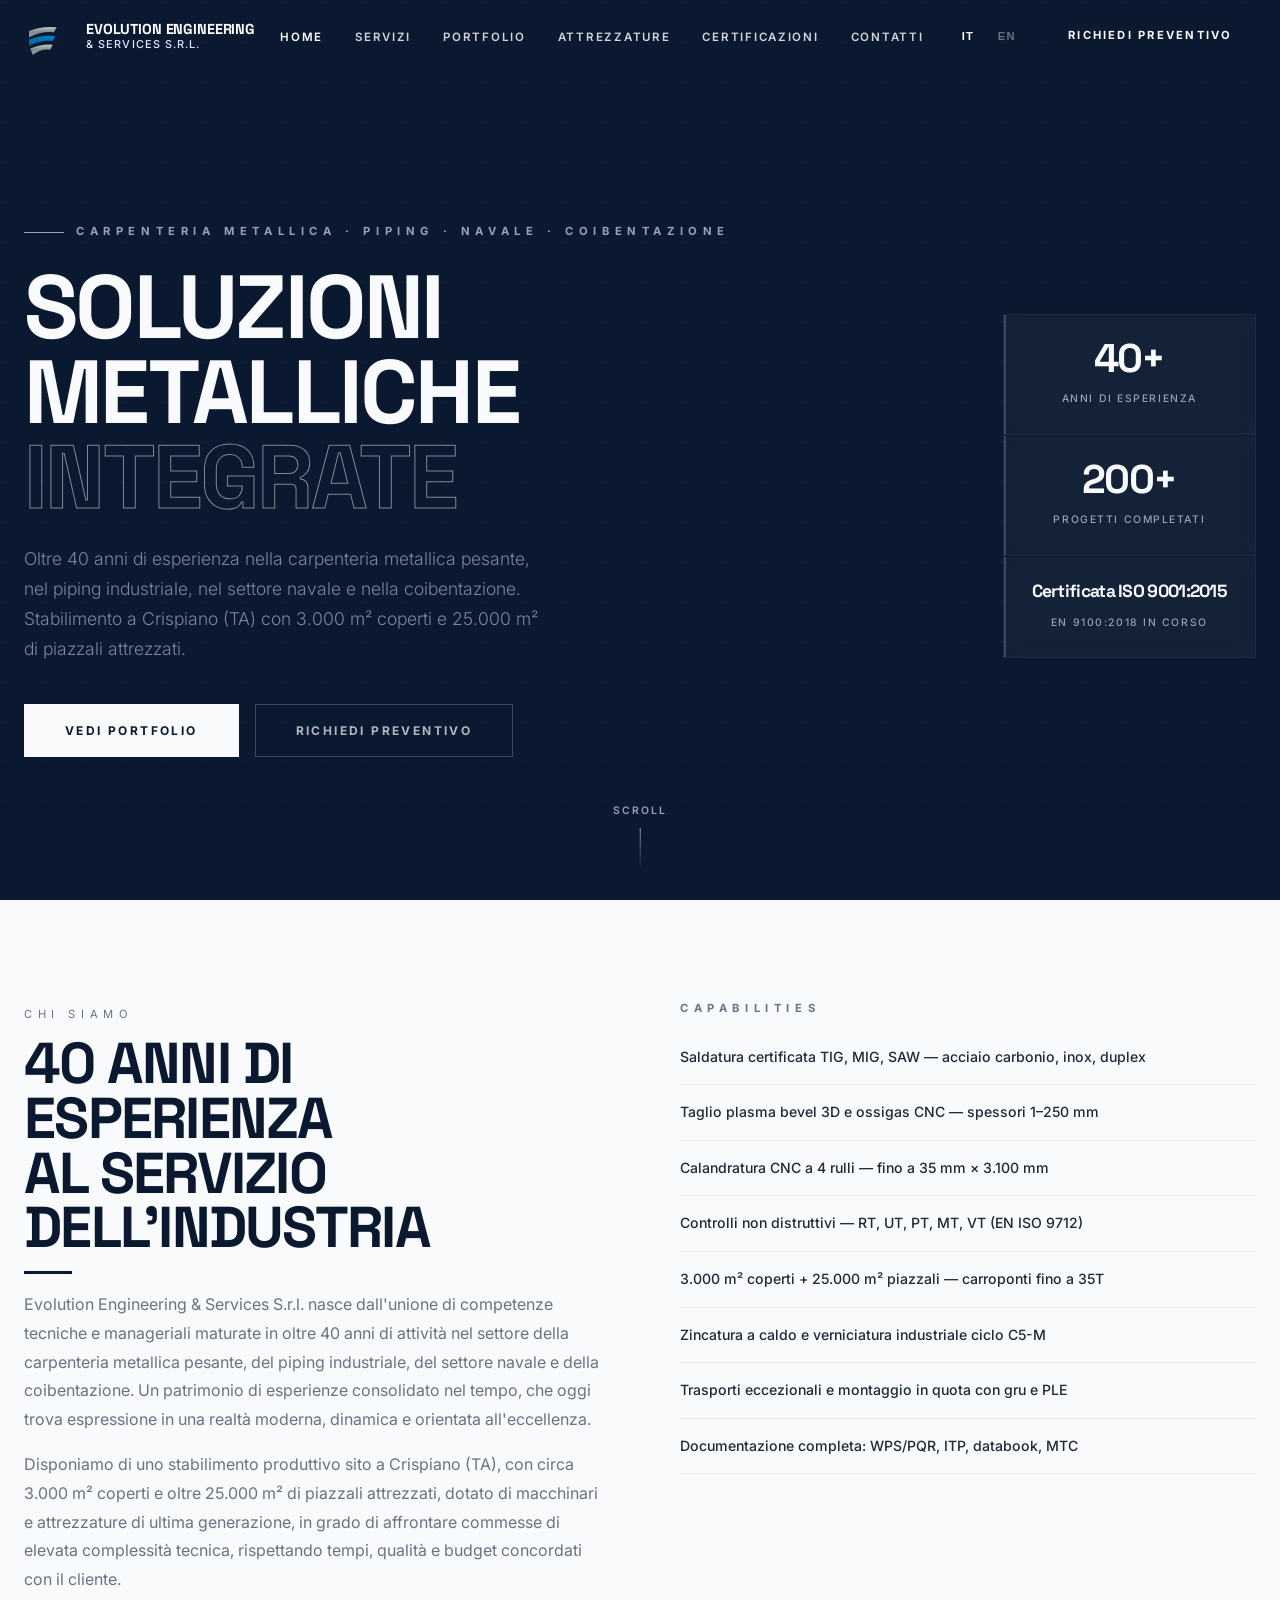
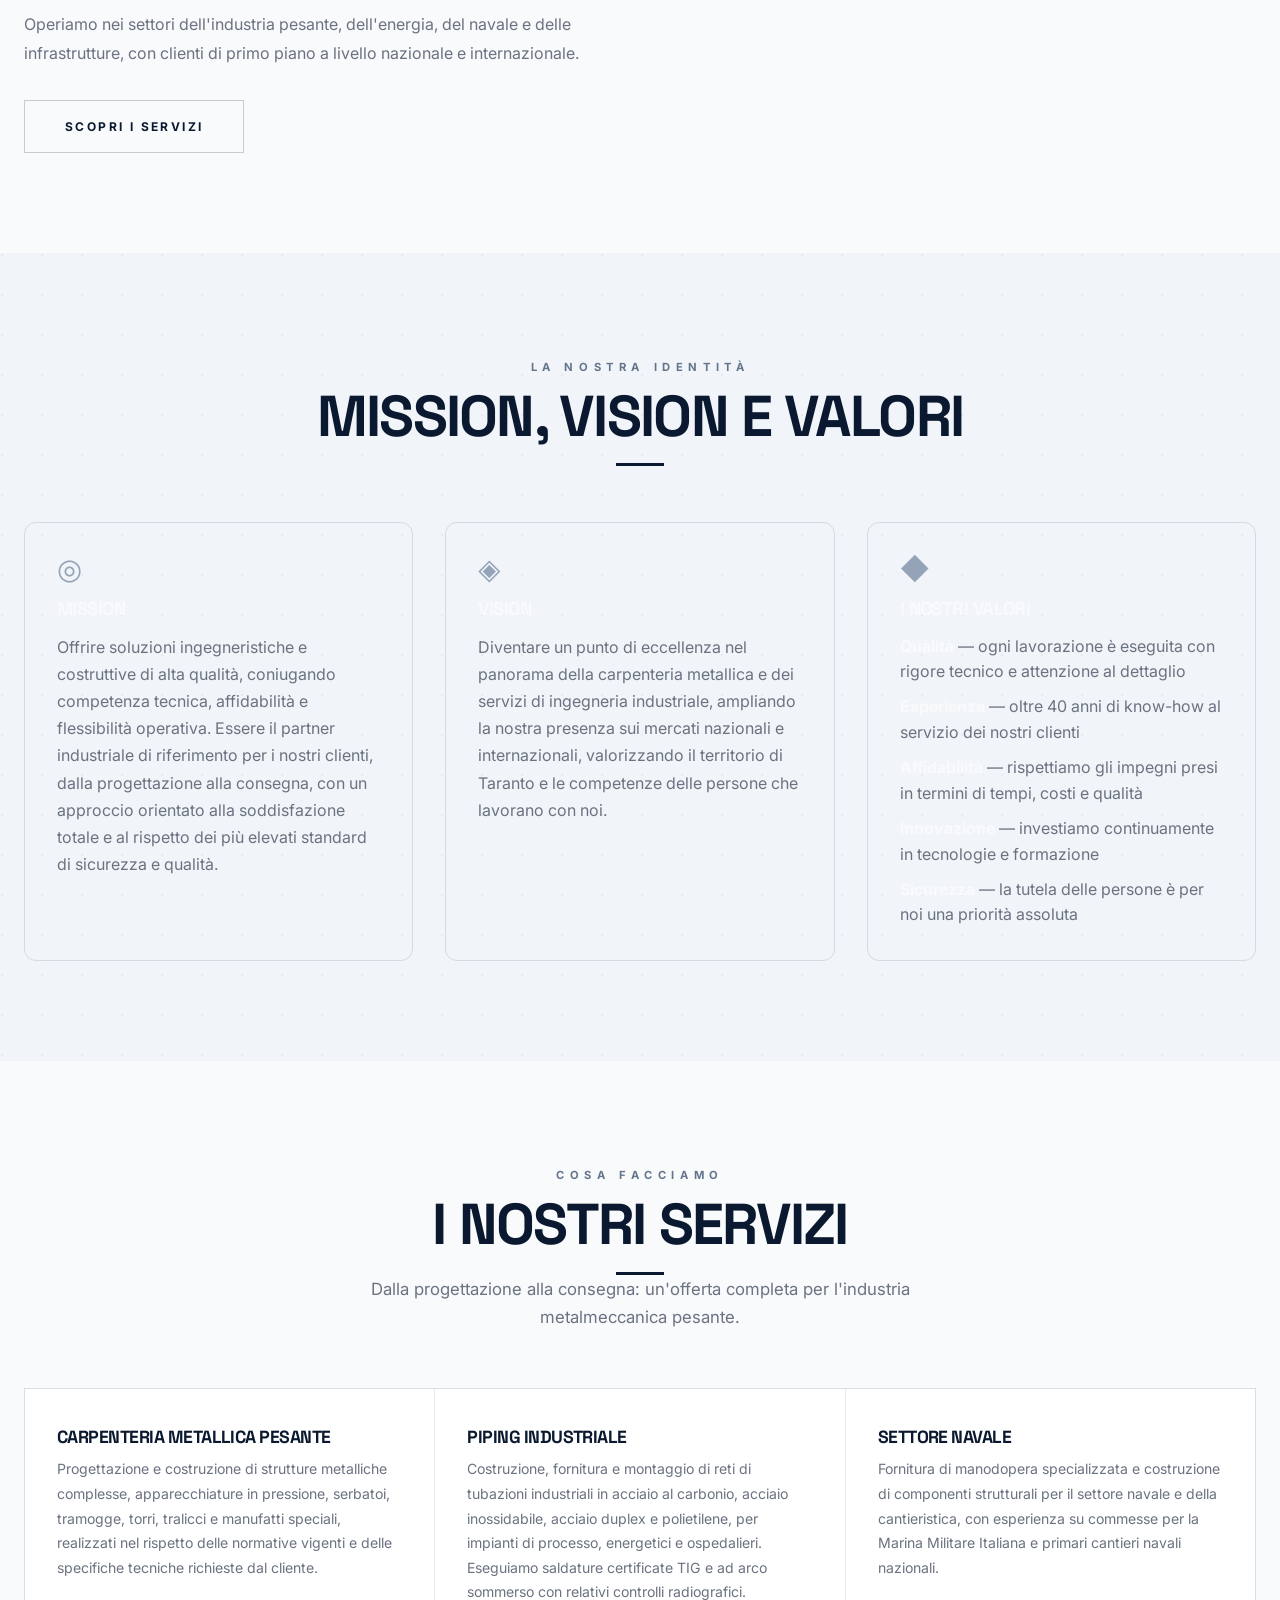
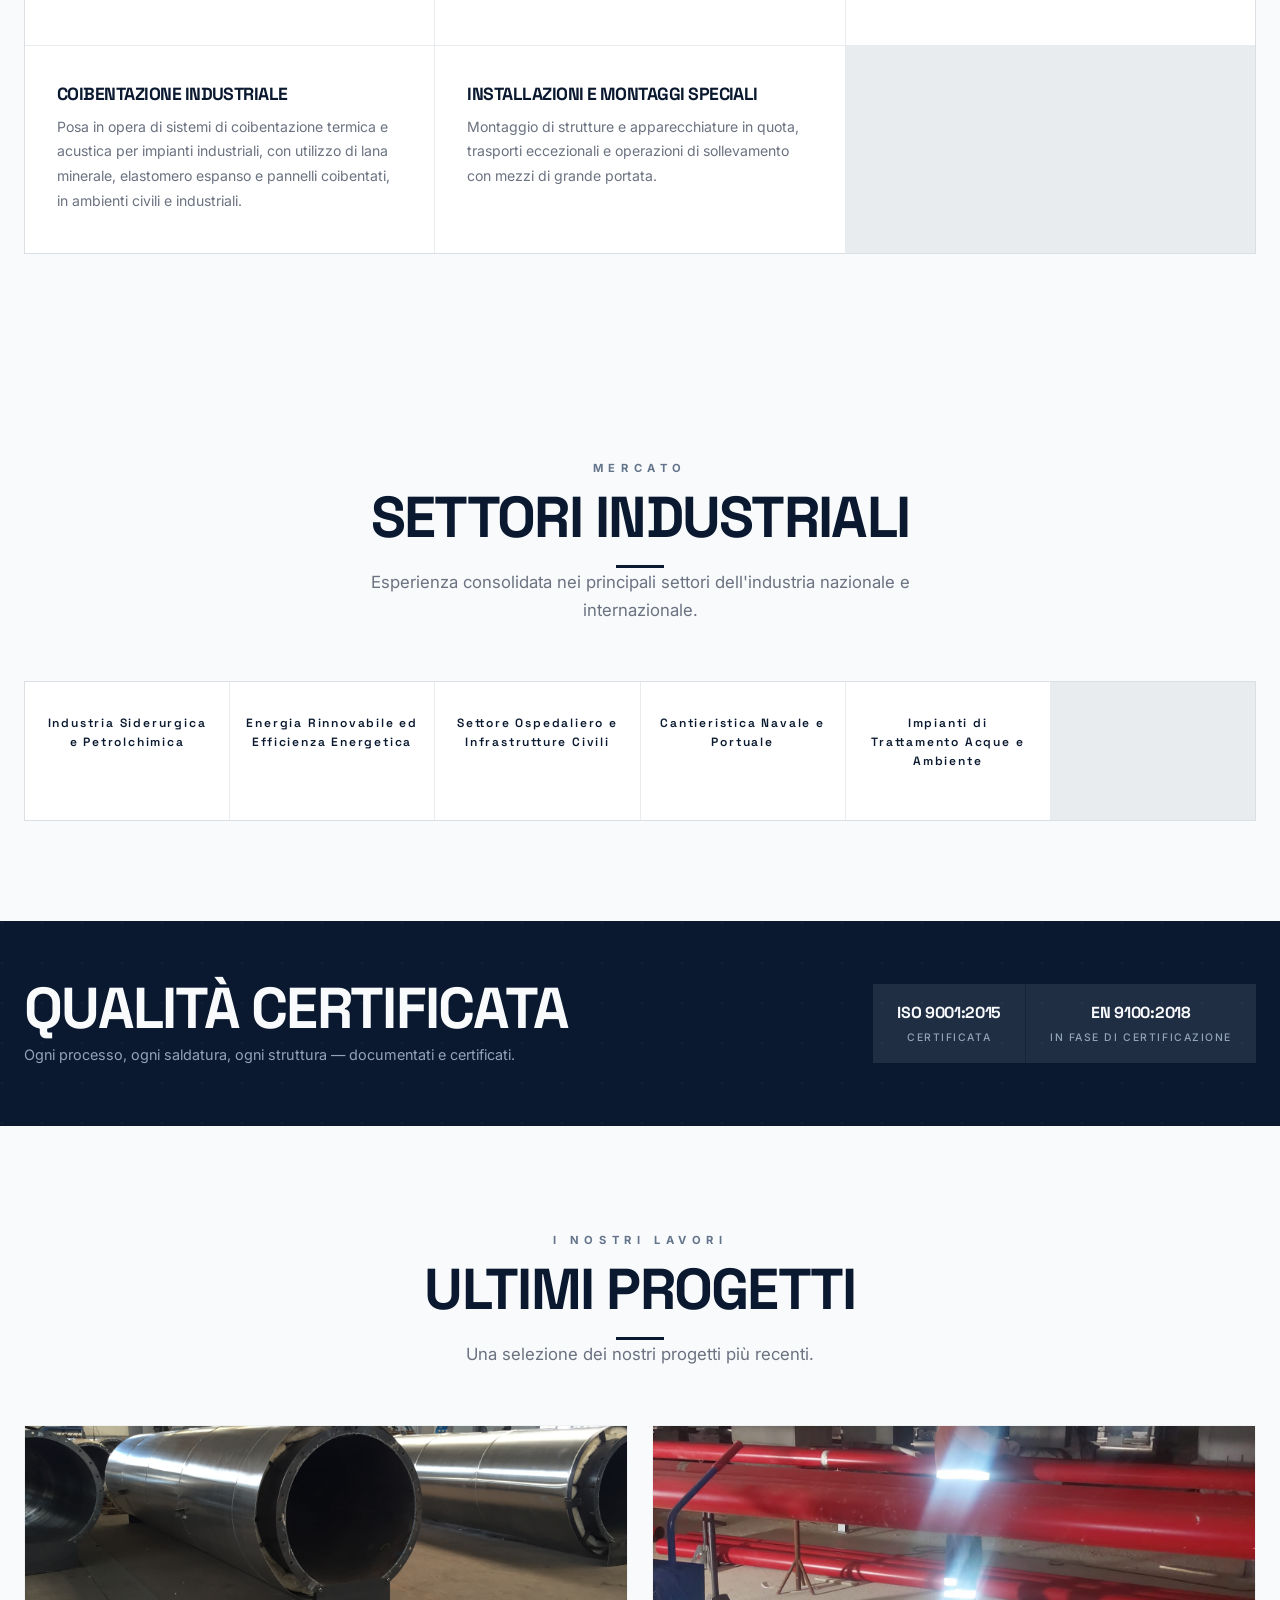
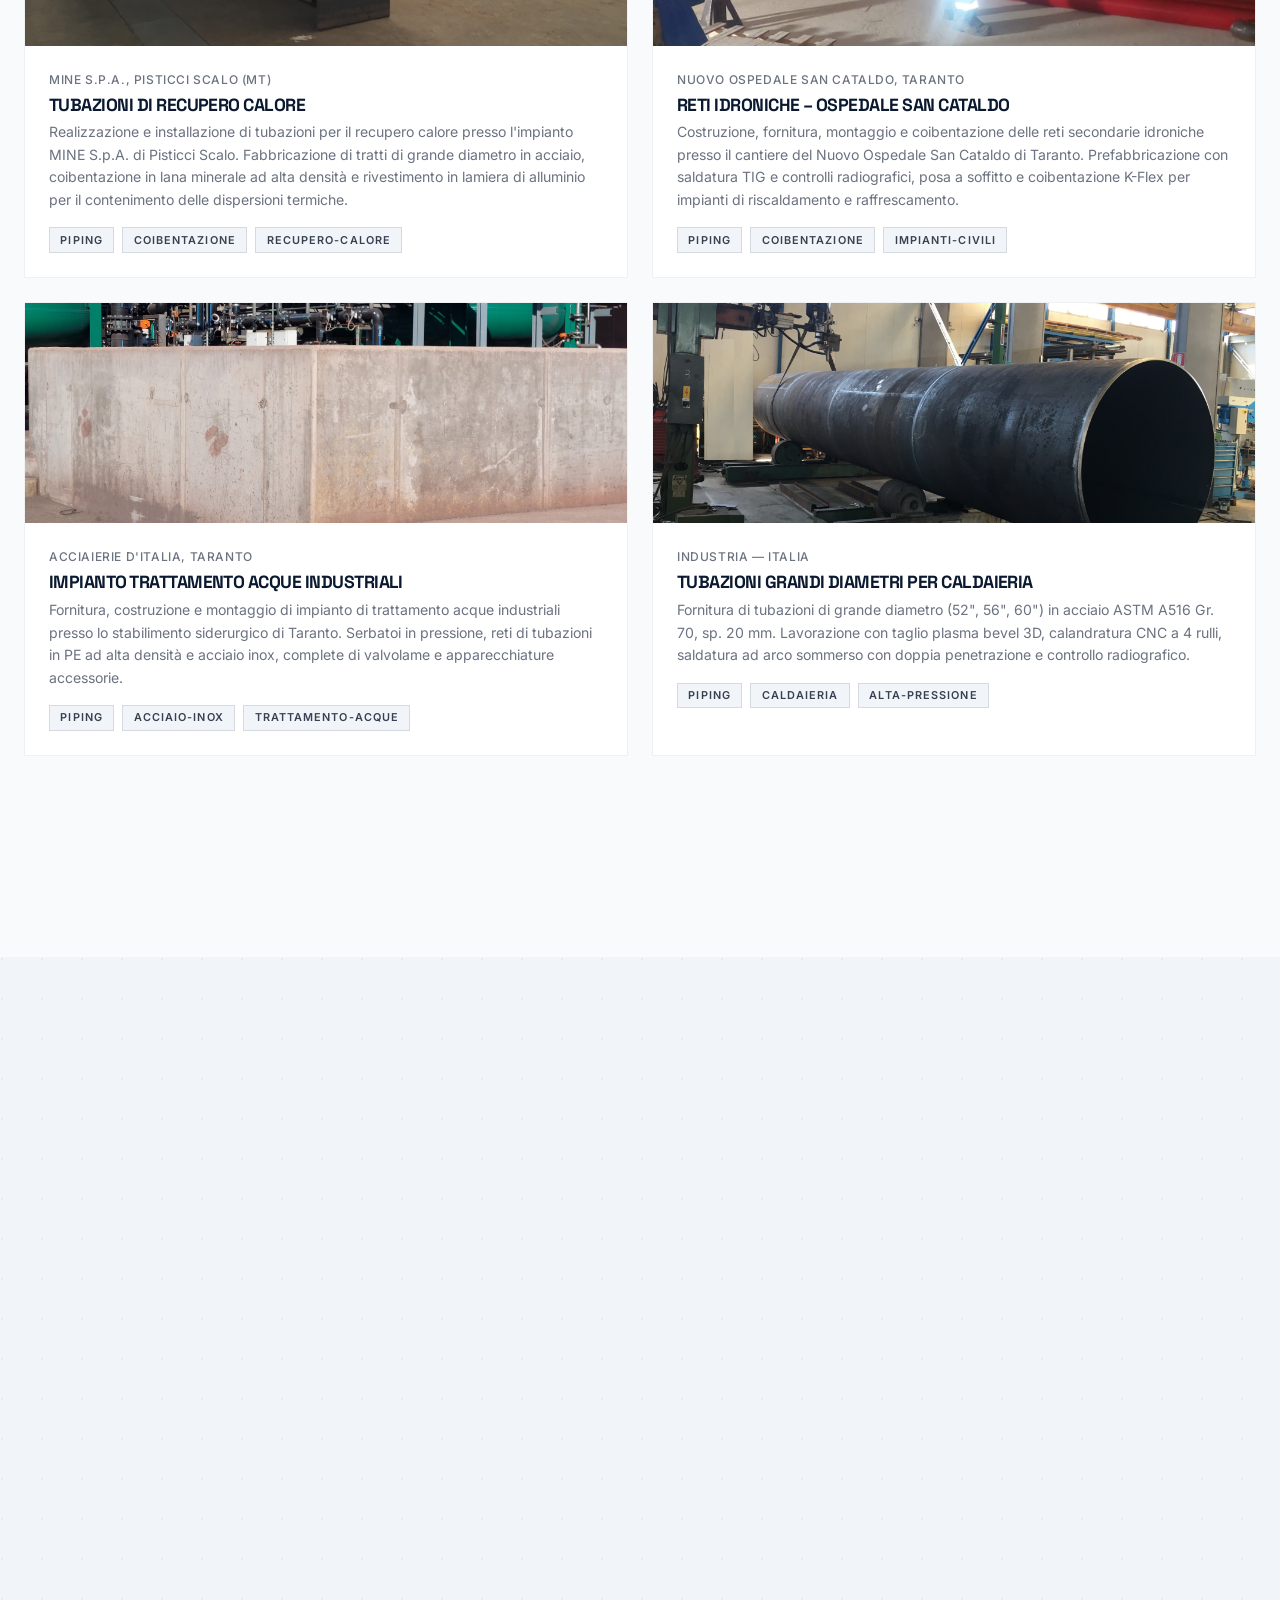
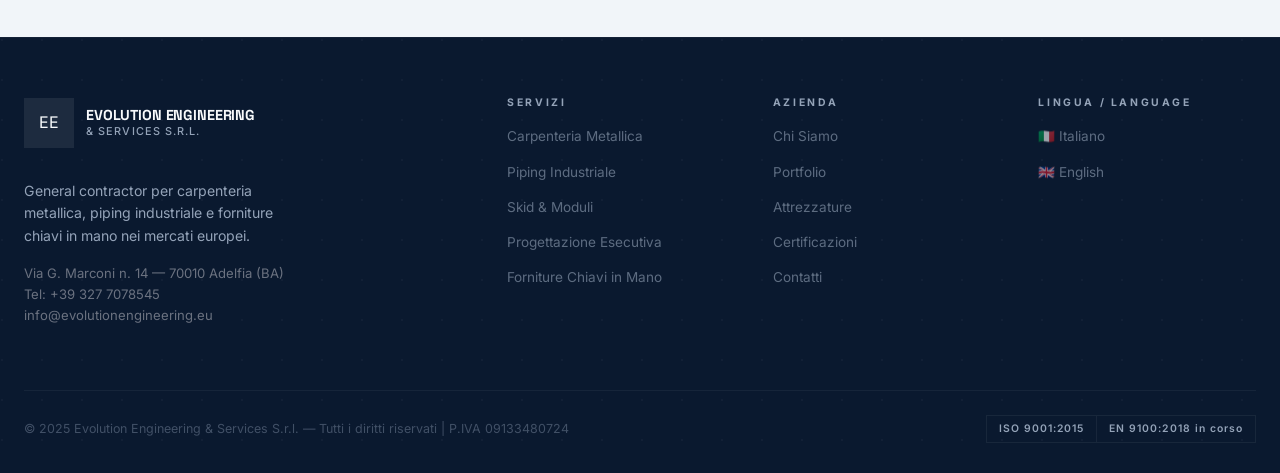
==== commit 79f31a8e: "Correggi nome società: Evolution Engineering & Services S.r.l. Co-Authored-By: Claude Sonnet 4.6 <no" ====
--- a/index.html
+++ b/index.html
@@ -144,7 +144,7 @@
         <h2 id="about-title">40 Anni di Esperienza <br>al Servizio dell'Industria</h2>
         <span class="gold-line" style="margin:1rem 0"></span>
         <p>
-          Evolution Engineering &amp; Service nasce dall'unione di competenze tecniche e manageriali maturate in oltre 40 anni di attività nel settore della carpenteria metallica pesante, del piping industriale, del settore navale e della coibentazione. Un patrimonio di esperienze consolidato nel tempo, che oggi trova espressione in una realtà moderna, dinamica e orientata all'eccellenza.
+          Evolution Engineering &amp; Services S.r.l. nasce dall'unione di competenze tecniche e manageriali maturate in oltre 40 anni di attività nel settore della carpenteria metallica pesante, del piping industriale, del settore navale e della coibentazione. Un patrimonio di esperienze consolidato nel tempo, che oggi trova espressione in una realtà moderna, dinamica e orientata all'eccellenza.
         </p>
         <p>
           Disponiamo di uno stabilimento produttivo sito a Crispiano (TA), con circa 3.000 m² coperti e oltre 25.000 m² di piazzali attrezzati, dotato di macchinari e attrezzature di ultima generazione, in grado di affrontare commesse di elevata complessità tecnica, rispettando tempi, qualità e budget concordati con il cliente.
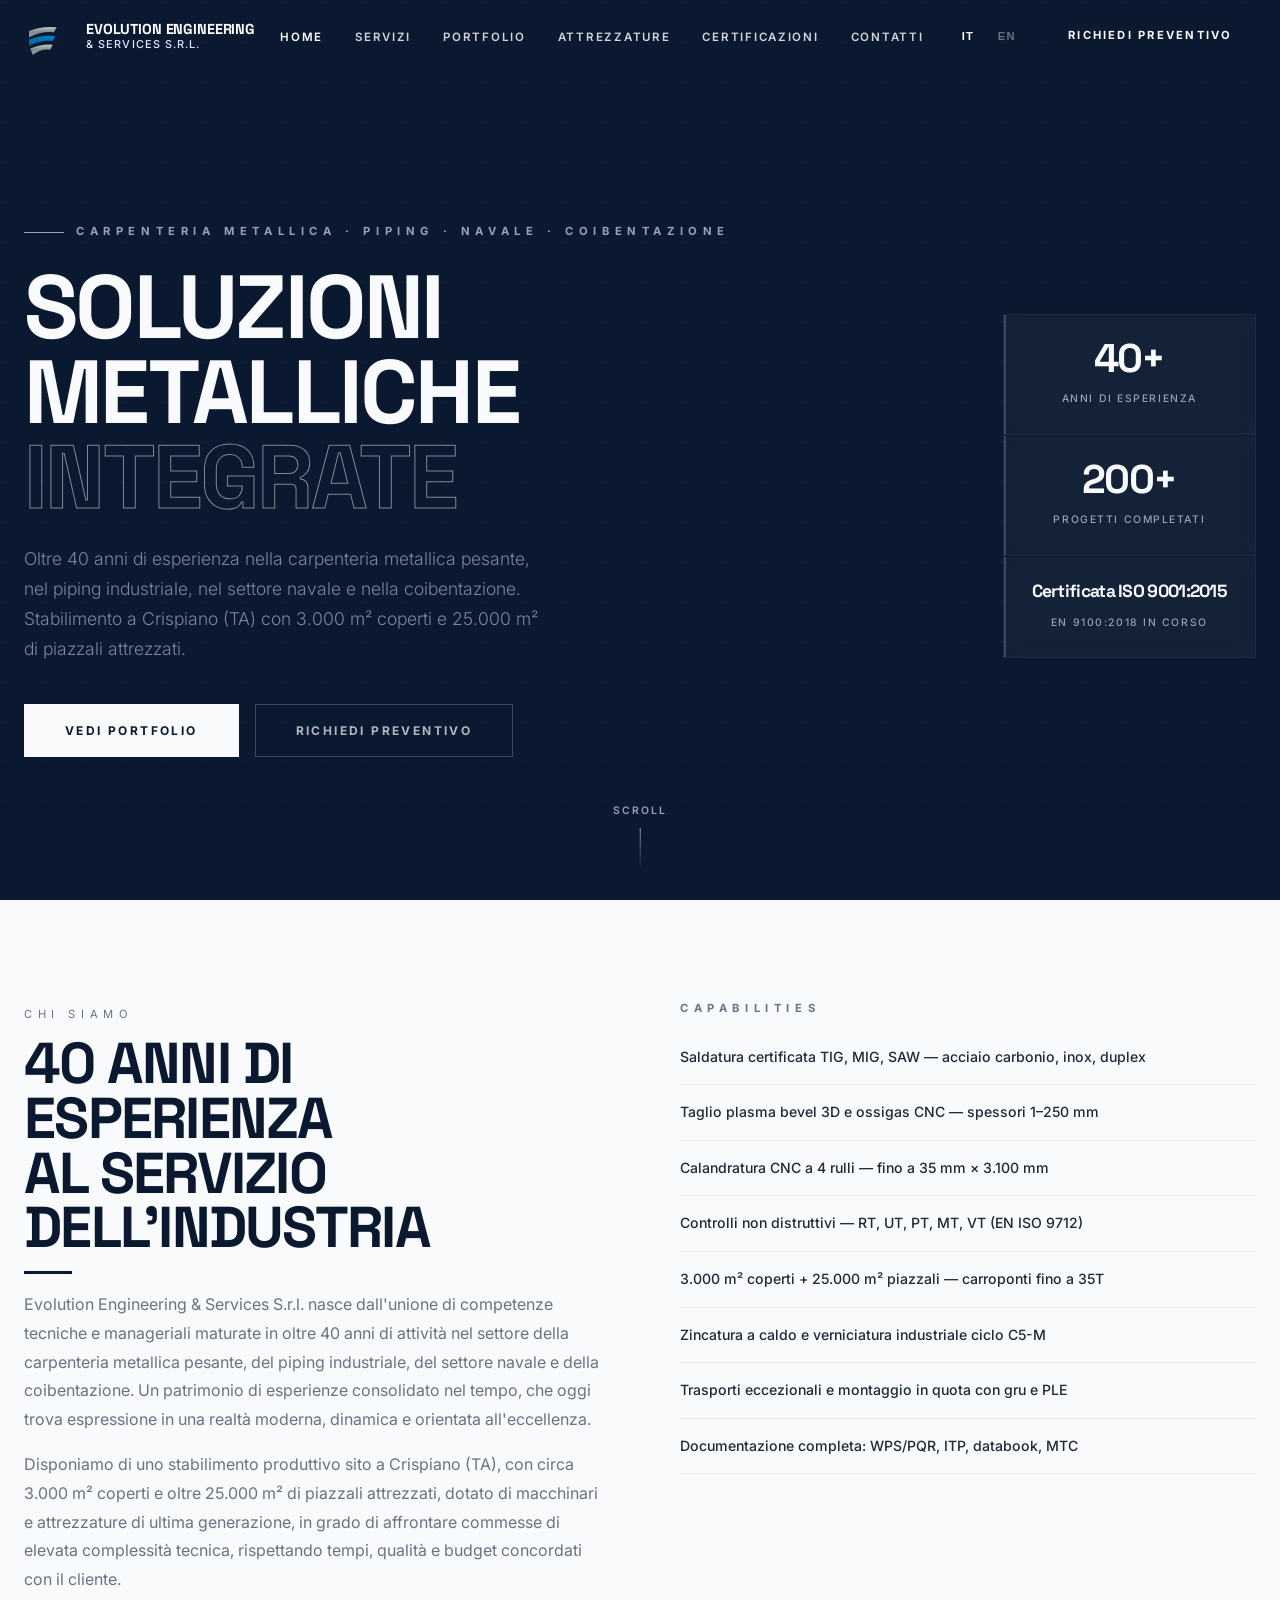
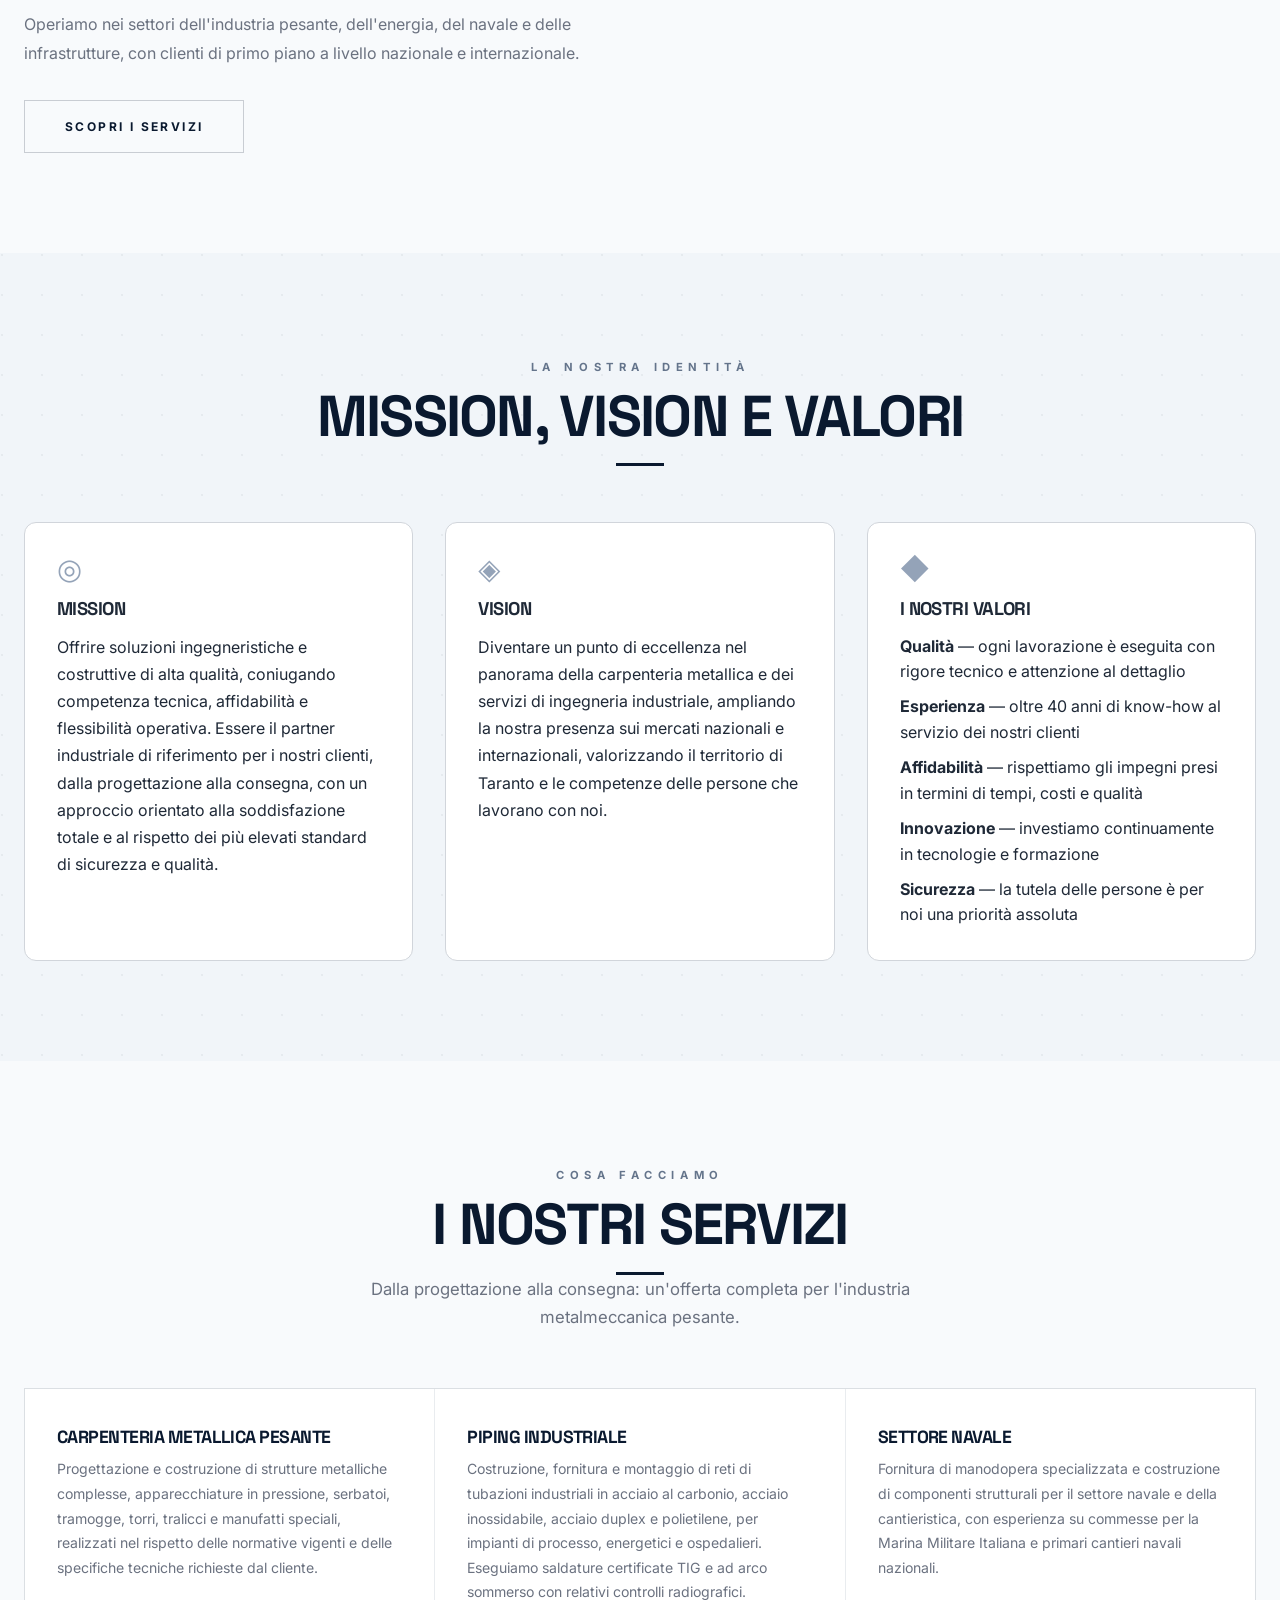
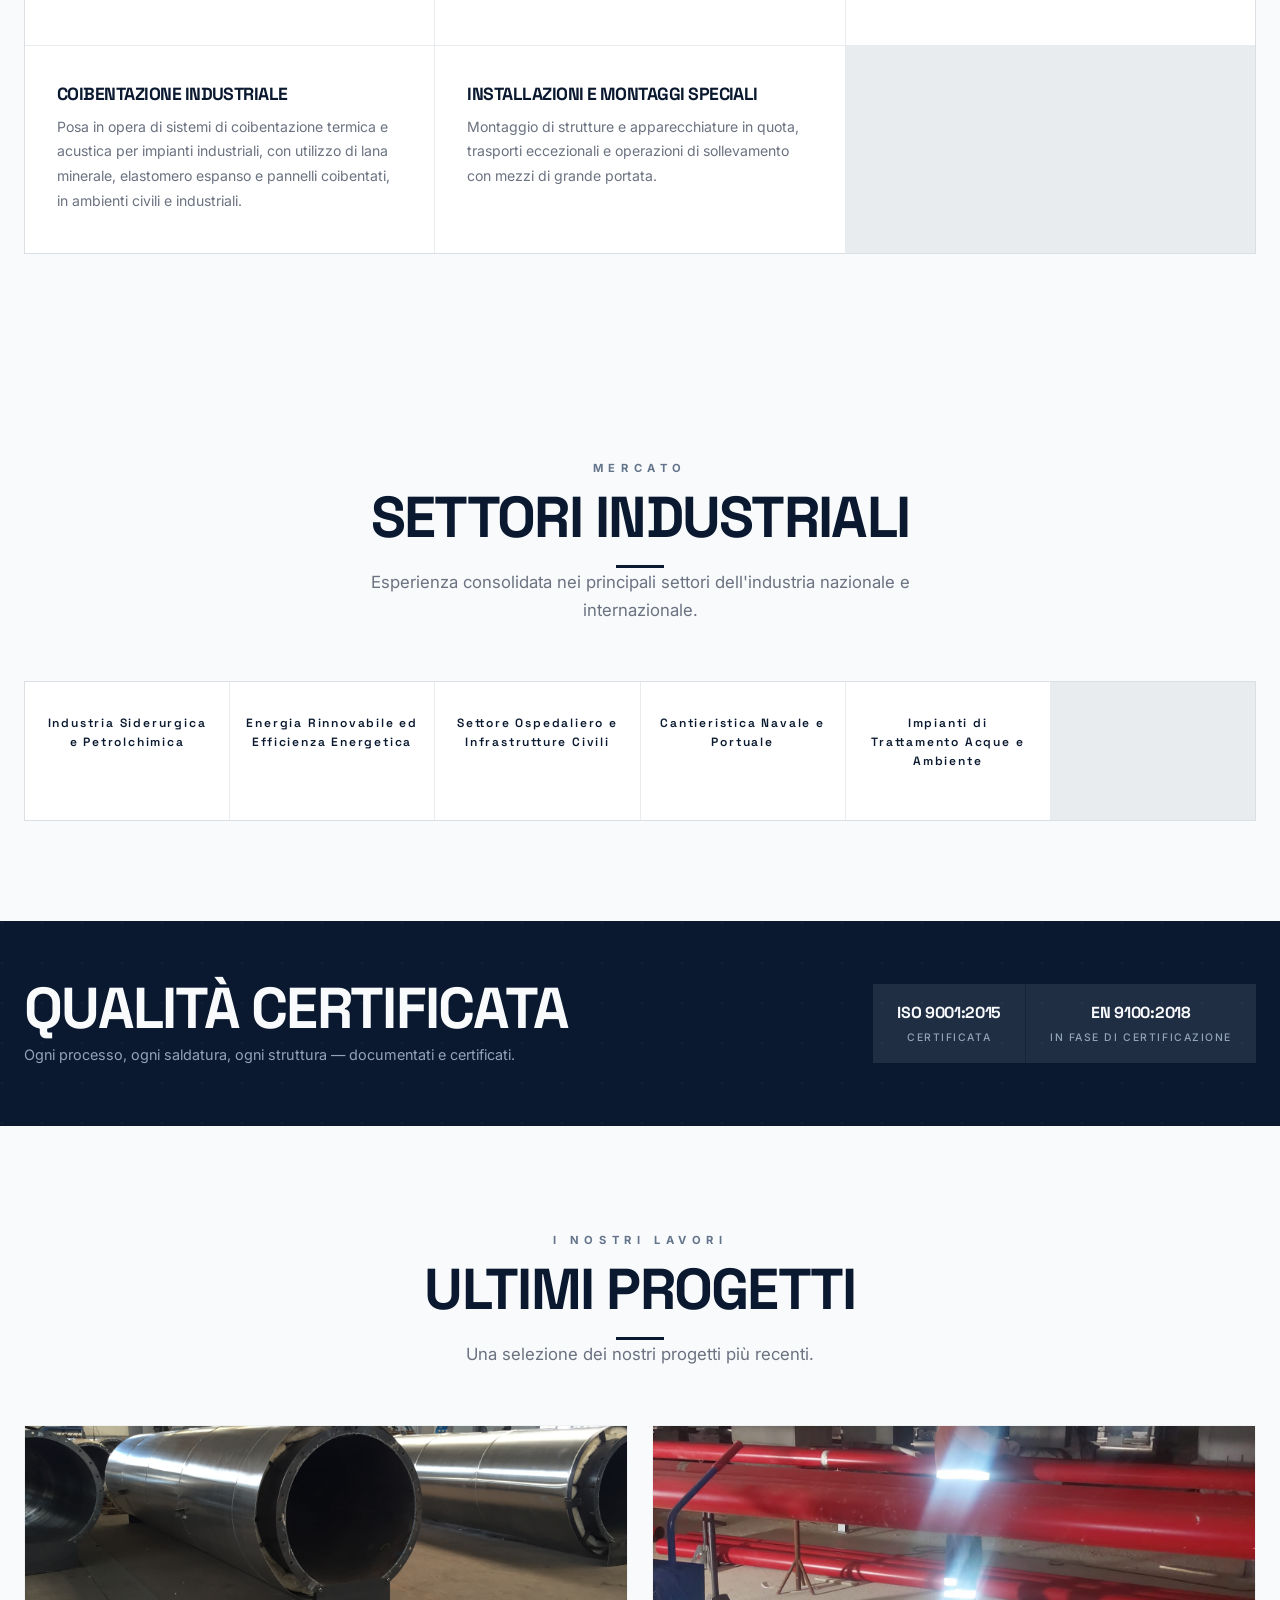
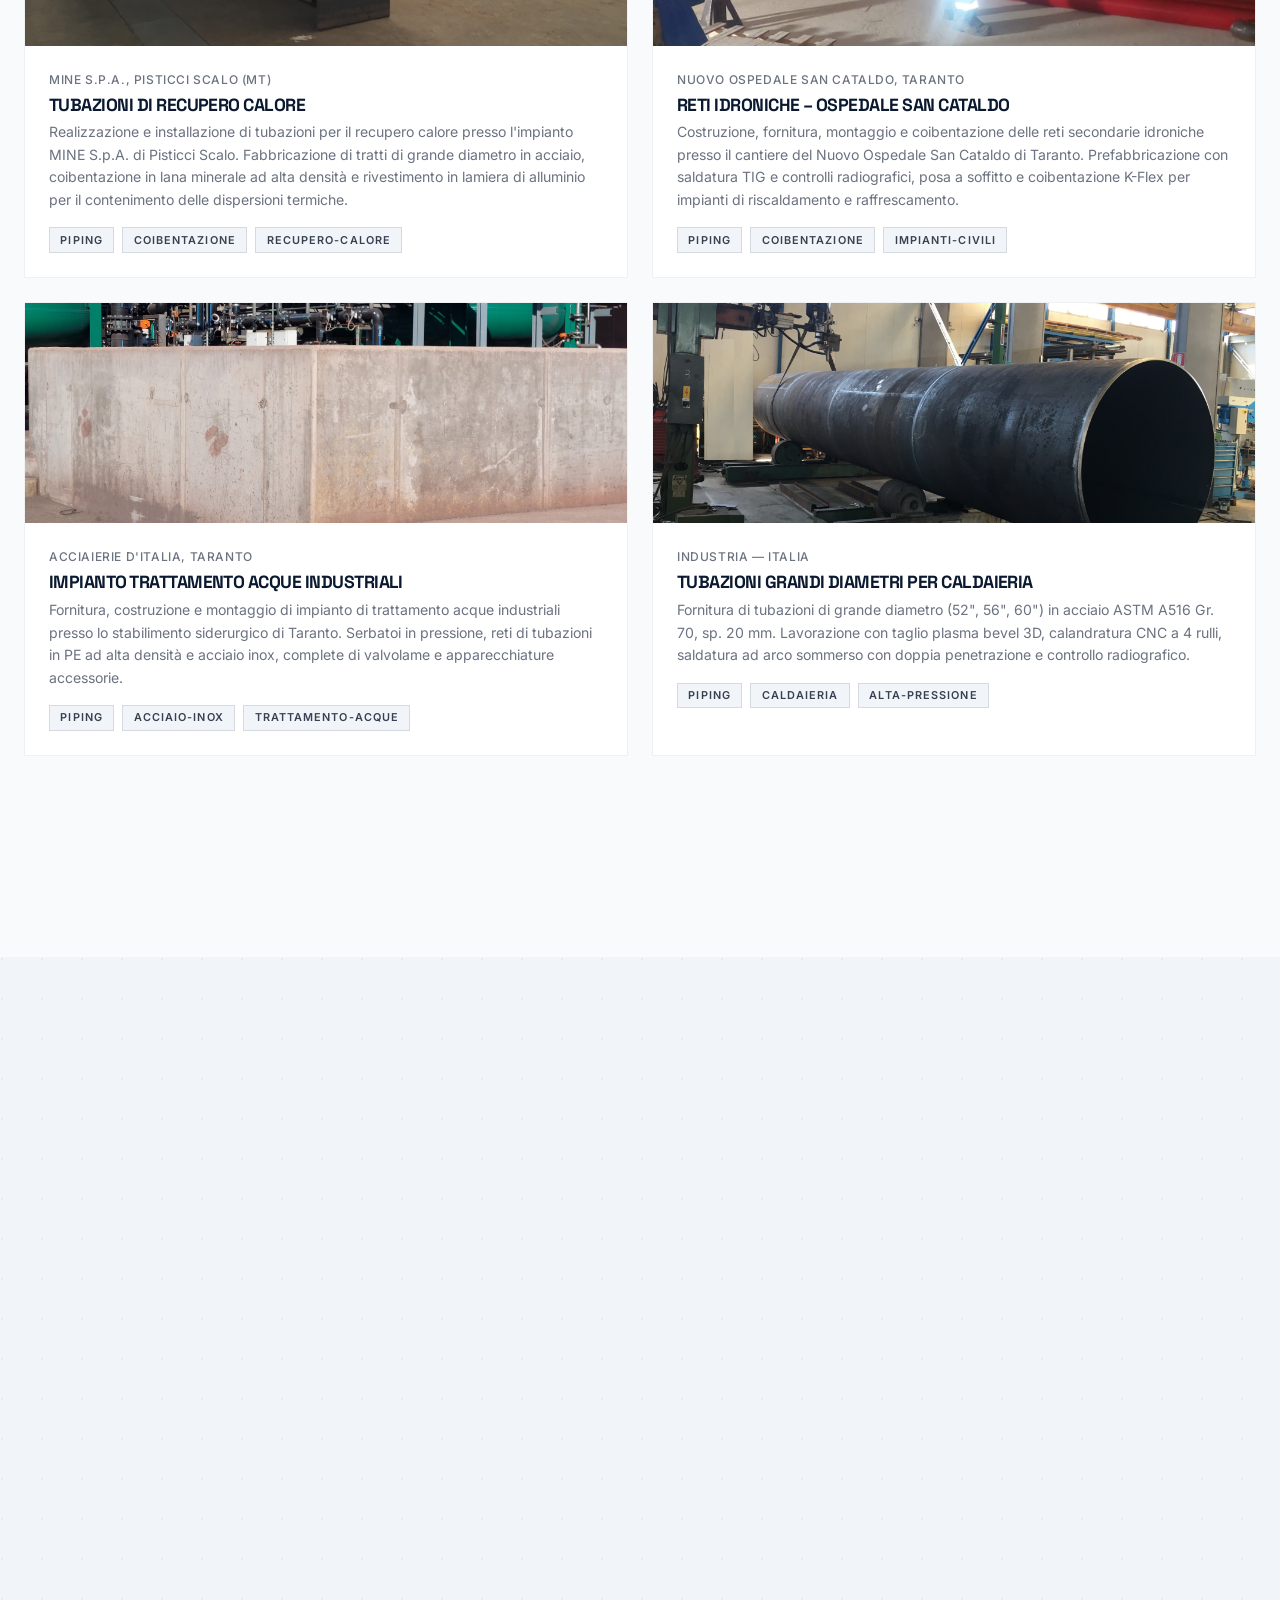
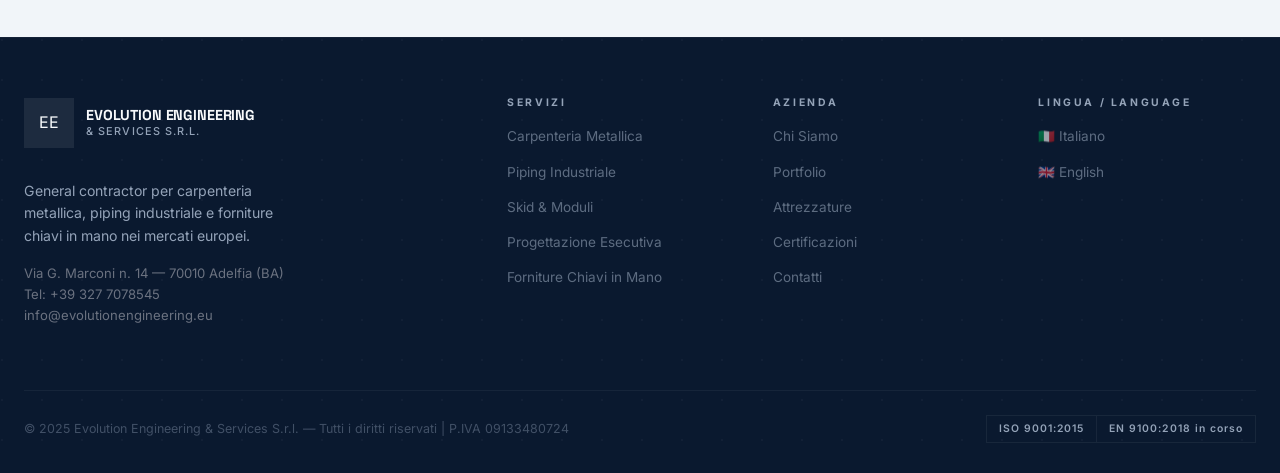
==== commit fdd6496e: "Add Level 1 SEO improvements across all 12 pages - robots.txt: nuovo file con regole crawler e sitem" ====
--- a/index.html
+++ b/index.html
@@ -6,27 +6,69 @@
 
   <!-- SEO -->
   <title>Evolution Engineering & Services S.r.l. | Carpenteria Metallica & Piping Industriale</title>
-  <meta name="description" content="Evolution Engineering & Services S.r.l. — Soluzioni metalliche integrate: carpenteria strutturale, piping industriale, skid e moduli prefabbricati. In fase di certificazione ISO 9001:2015 e EN 9100:2018.">
-  <meta name="keywords" content="carpenteria metallica, piping industriale, skid prefabbricati, carpenteria strutturale, moduli process, saldatura, ISO 9001, EN 9100">
-  <meta name="author" content="Evolution Engineering & Services S.r.l.">
-  <link rel="canonical" href="https://www.evolutionengineering.eu/">
+  <meta name="description" content="Evolution Engineering & Services S.r.l. — Soluzioni metalliche integrate: carpenteria strutturale, piping industriale, skid e moduli prefabbricati. In fase di certificazione ISO 9001:2015 e EN 9100:2018.">  <link rel="canonical" href="https://www.evolutionengineering.eu/">
+  <!-- Favicon placeholder -->
+  <link rel="icon" type="image/svg+xml" href="favicon.svg">
+
+  <!-- Stylesheet -->
+  <link rel="stylesheet" href="css/style.css">
+
+  <meta name="author" content="Evolution Engineering &amp; Services S.r.l.">
+  <meta name="keywords" content="carpenteria metallica pesante, piping industriale, settore navale, coibentazione industriale, saldatura certificata, strutture metalliche, contractor metalmeccanico, EN 1090, ISO 9001, officina metalmeccanica Taranto">
 
   <!-- Open Graph -->
   <meta property="og:type"        content="website">
   <meta property="og:url"         content="https://www.evolutionengineering.eu/">
   <meta property="og:title"       content="Evolution Engineering & Services | Soluzioni Metalliche Integrate">
-  <meta property="og:description" content="Carpenteria metallica, piping industriale e skid prefabbricati per EPC contractor e system integrator europei.">
-  <meta property="og:image"       content="https://www.evolutionengineering.eu/images/og-image.jpg">
-
-  <!-- Alternate language -->
+  <meta property="og:description" content="Carpenteria metallica pesante, piping industriale e settore navale. 40+ anni di esperienza. Officina a Crispiano (TA).">
+  <meta property="og:image"       content="https://www.evolutionengineering.eu/images/hero-bg.png">
+  <meta property="og:locale"      content="it_IT">
+
+  <!-- Twitter Card -->
+  <meta name="twitter:card"        content="summary_large_image">
+  <meta name="twitter:title"       content="Evolution Engineering & Services | Soluzioni Metalliche Integrate">
+  <meta name="twitter:description" content="Carpenteria metallica pesante, piping industriale e settore navale. 40+ anni di esperienza.">
+  <meta name="twitter:image"       content="https://www.evolutionengineering.eu/images/hero-bg.png">
+
+  <!-- Hreflang -->
   <link rel="alternate" hreflang="it" href="https://www.evolutionengineering.eu/">
   <link rel="alternate" hreflang="en" href="https://www.evolutionengineering.eu/en/">
 
-  <!-- Favicon placeholder -->
-  <link rel="icon" type="image/svg+xml" href="favicon.svg">
-
-  <!-- Stylesheet -->
-  <link rel="stylesheet" href="css/style.css">
+  <!-- JSON-LD Structured Data -->
+  <script type="application/ld+json">
+  {
+    "@context": "https://schema.org",
+    "@type": "Organization",
+    "name": "Evolution Engineering & Services S.r.l.",
+    "url": "https://www.evolutionengineering.eu",
+    "logo": "https://www.evolutionengineering.eu/images/logo/logo.svg",
+    "image": "https://www.evolutionengineering.eu/images/hero-bg.png",
+    "description": "General contractor metalmeccanico specializzato in carpenteria metallica pesante, piping industriale, settore navale e coibentazione industriale.",
+    "telephone": "+39-327-7078545",
+    "email": "info@evolutionengineering.eu",
+    "address": {
+      "@type": "PostalAddress",
+      "streetAddress": "Via G. Marconi n. 14",
+      "addressLocality": "Adelfia",
+      "postalCode": "70010",
+      "addressRegion": "Puglia",
+      "addressCountry": "IT"
+    },
+    "areaServed": ["IT", "DE", "CH", "FR", "BE", "NL", "NO"],
+    "knowsLanguage": ["it", "en"],
+    "hasOfferCatalog": {
+      "@type": "OfferCatalog",
+      "name": "Servizi metalmeccanici",
+      "itemListElement": [
+        {"@type": "Offer", "itemOffered": {"@type": "Service", "name": "Carpenteria Metallica Pesante"}},
+        {"@type": "Offer", "itemOffered": {"@type": "Service", "name": "Piping Industriale"}},
+        {"@type": "Offer", "itemOffered": {"@type": "Service", "name": "Settore Navale"}},
+        {"@type": "Offer", "itemOffered": {"@type": "Service", "name": "Coibentazione Industriale"}},
+        {"@type": "Offer", "itemOffered": {"@type": "Service", "name": "Installazioni e Montaggi Speciali"}}
+      ]
+    }
+  }
+  </script>
 </head>
 <body>
 
@@ -449,6 +491,6 @@
   <img class="lightbox__img" id="lightbox-img" src="" alt="Immagine progetto">
 </div>
 
-<script src="js/main.js"></script>
+<script src="js/main.js" defer></script>
 </body>
 </html>
--- a/css/style.css
+++ b/css/style.css
@@ -1069,8 +1069,8 @@
 }
 
 .mvv-card {
-  background: var(--surface);
-  border: 1px solid var(--border);
+  background: var(--bg-card);
+  border: 1px solid #d1d5db;
   border-radius: 12px;
   padding: 2rem;
   display: flex;
@@ -1087,12 +1087,12 @@
 .mvv-card__title {
   font-size: 1.15rem;
   font-weight: 700;
-  color: var(--text-light);
+  color: var(--text-primary);
   margin: 0;
 }
 
 .mvv-card__text {
-  color: var(--text-muted);
+  color: var(--text-primary);
   line-height: 1.7;
   margin: 0;
 }
@@ -1104,12 +1104,12 @@
   display: flex;
   flex-direction: column;
   gap: 0.6rem;
-  color: var(--text-muted);
+  color: var(--text-primary);
   line-height: 1.6;
 }
 
 .mvv-card__values li strong {
-  color: var(--text-light);
+  color: var(--text-primary);
 }
 
 @media (max-width: 900px) {
@@ -1197,7 +1197,18 @@
 }
 .equip-card__name { font-size: 1rem; margin-bottom: 0.4rem; color: var(--navy); }
 .equip-card__specs { font-size: 0.8rem; color: var(--accent-dark); margin-bottom: 0.5rem; font-weight: 500; text-transform: none; letter-spacing: normal; }
-.equip-card__desc { font-size: 0.85rem; color: var(--text-muted); margin: 0; text-transform: none; letter-spacing: normal; font-weight: 400; }
+.equip-card__desc { font-size: 0.85rem; color: var(--text-primary); margin: 0; text-transform: none; letter-spacing: normal; font-weight: 400; }
+
+/* Stat cards on light (section--alt) background */
+.section--alt .stat-card {
+  background: var(--bg-card);
+  border: 1px solid var(--border-subtle);
+  border-bottom: 1px solid var(--border-subtle);
+  border-radius: 10px;
+}
+.section--alt .stat-card:last-child { border-bottom: 1px solid var(--border-subtle); }
+.section--alt .stat-card__num { color: var(--navy); }
+.section--alt .stat-card__label { color: var(--text-muted); }
 
 /* ---------- Certificazioni ---------- */
 .cert-cards {
